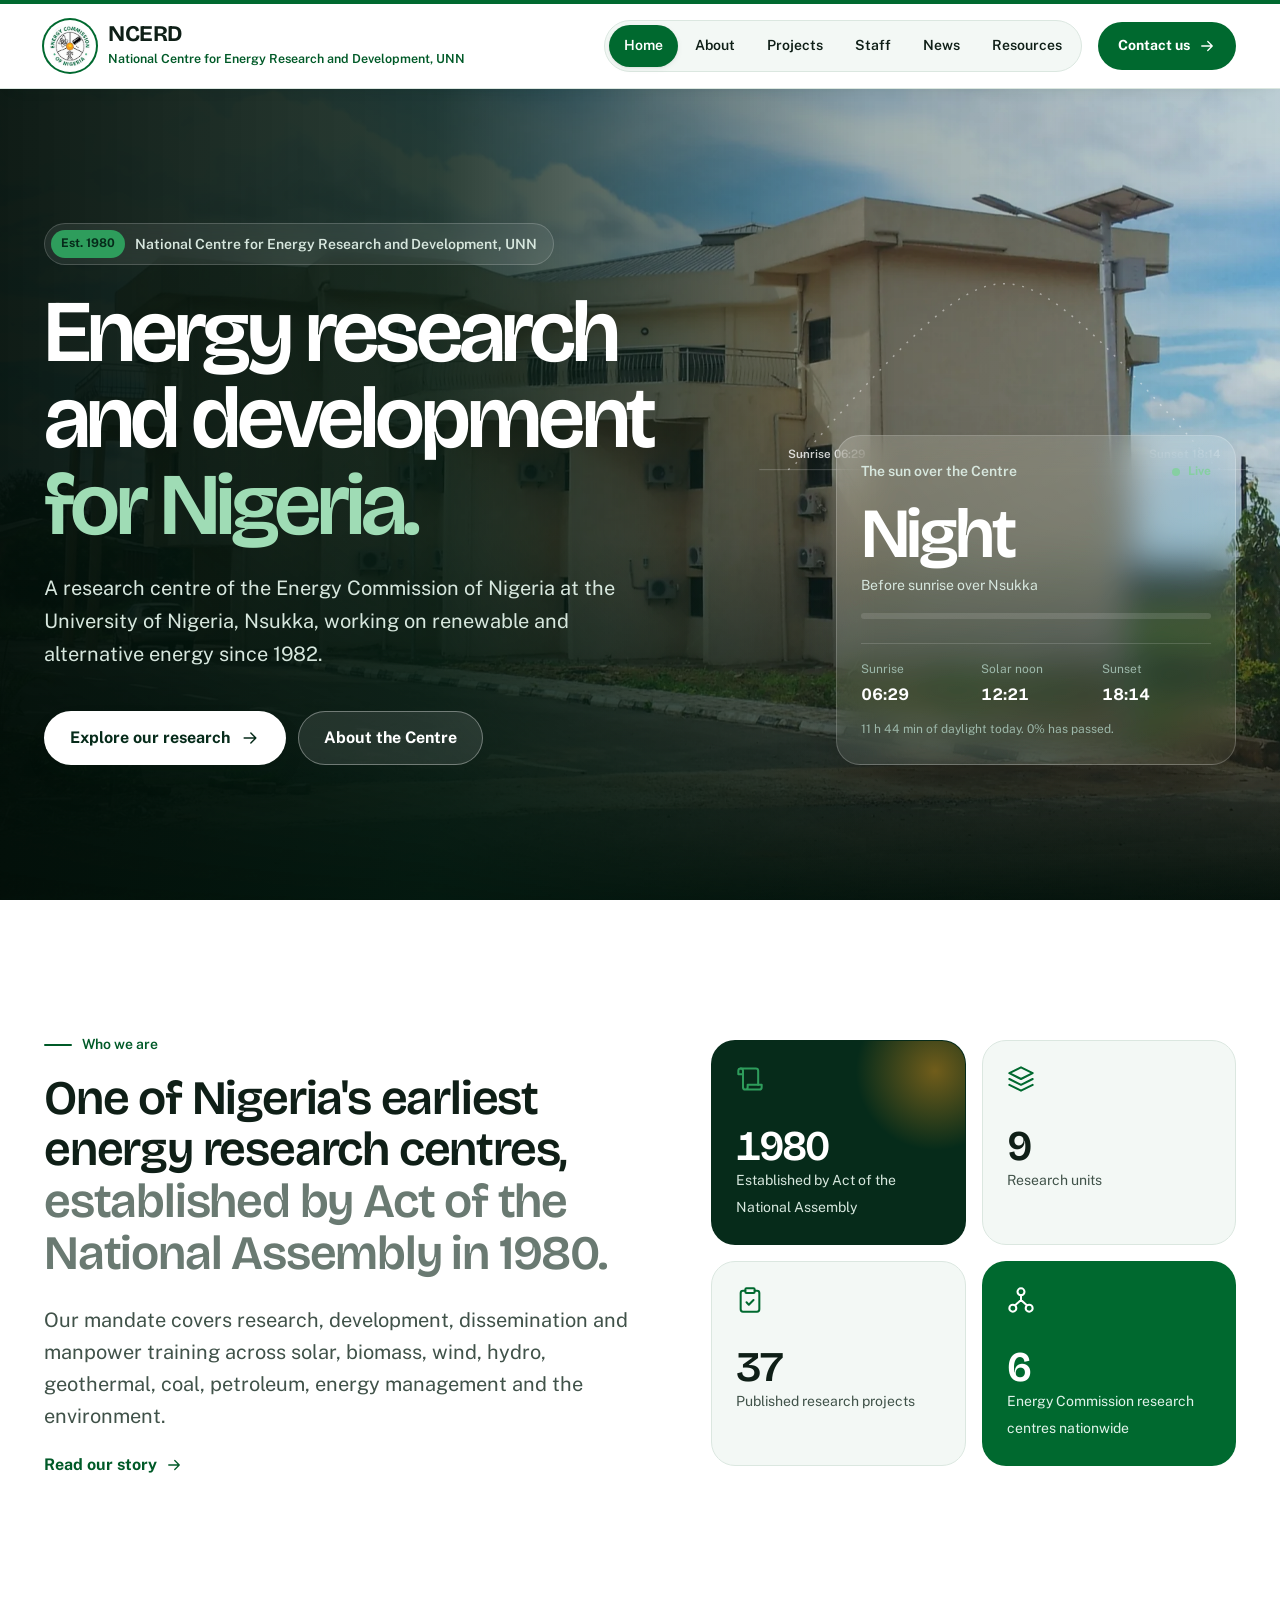
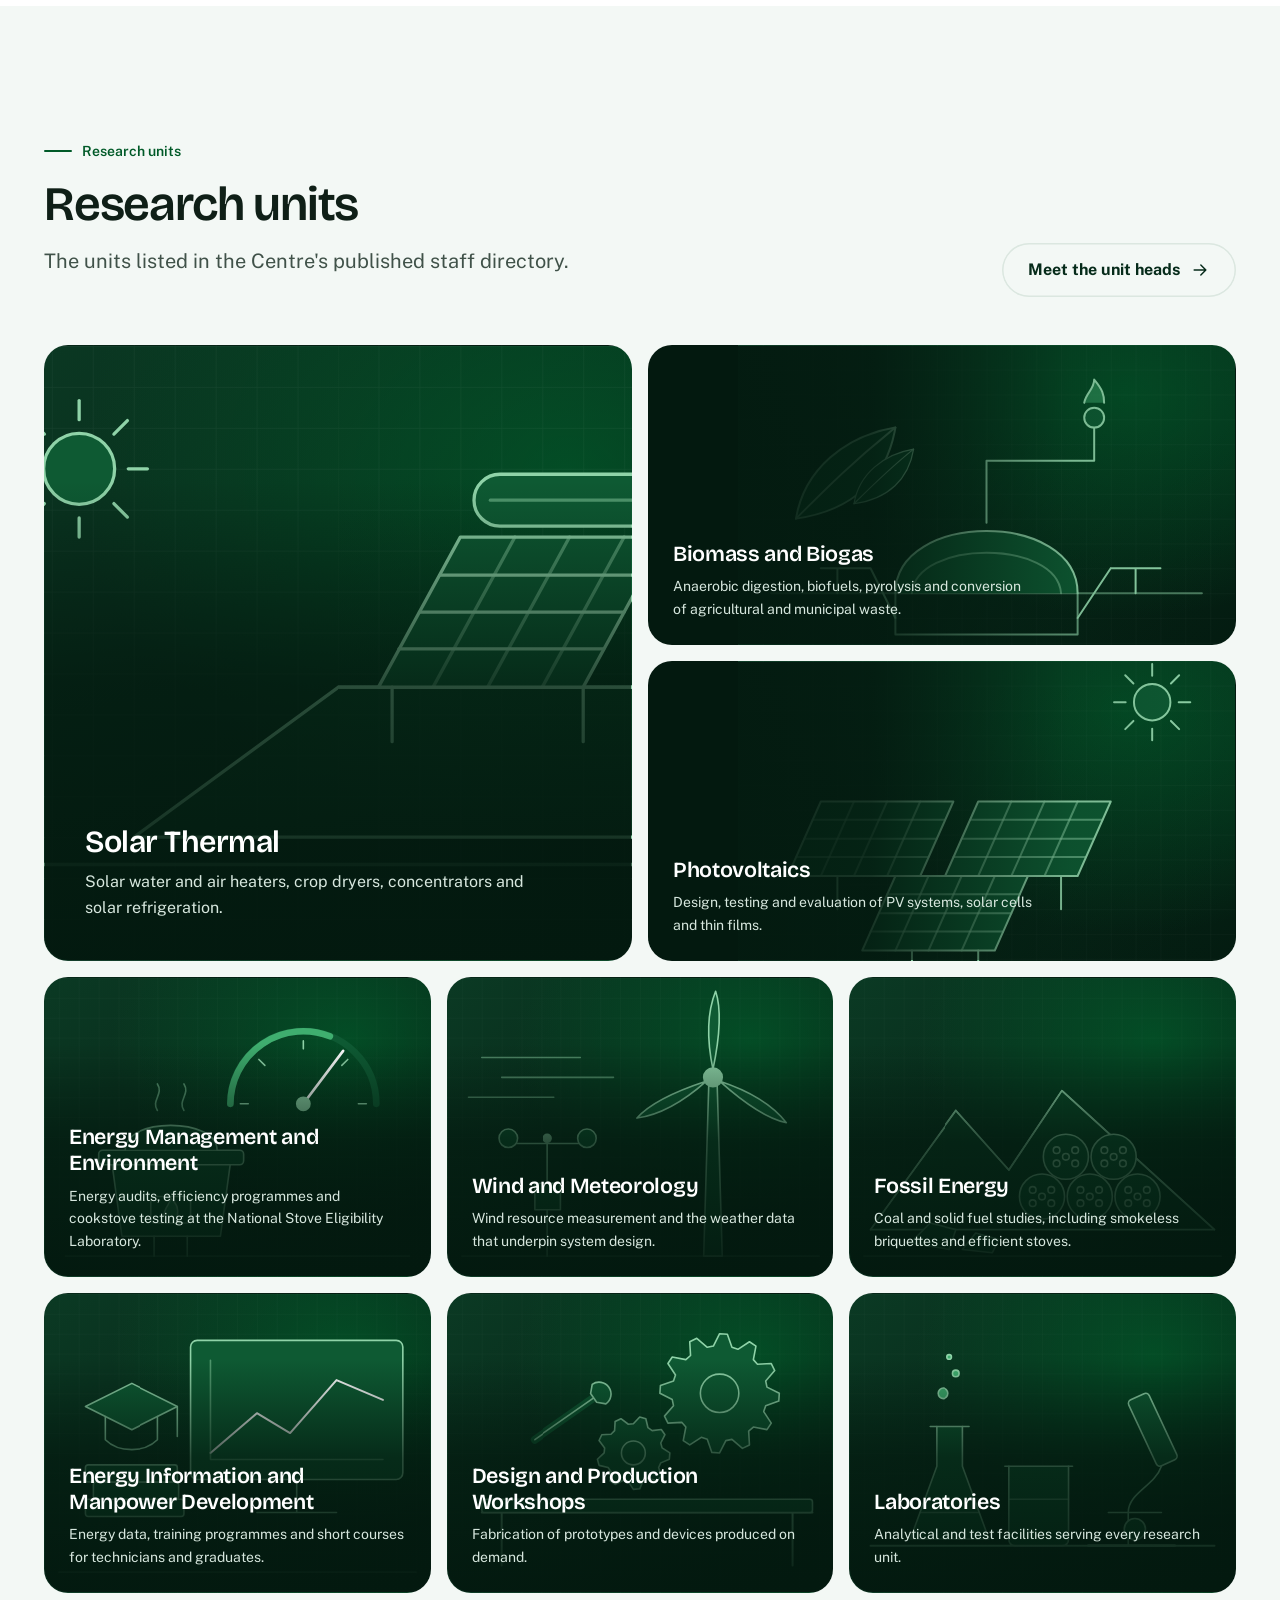
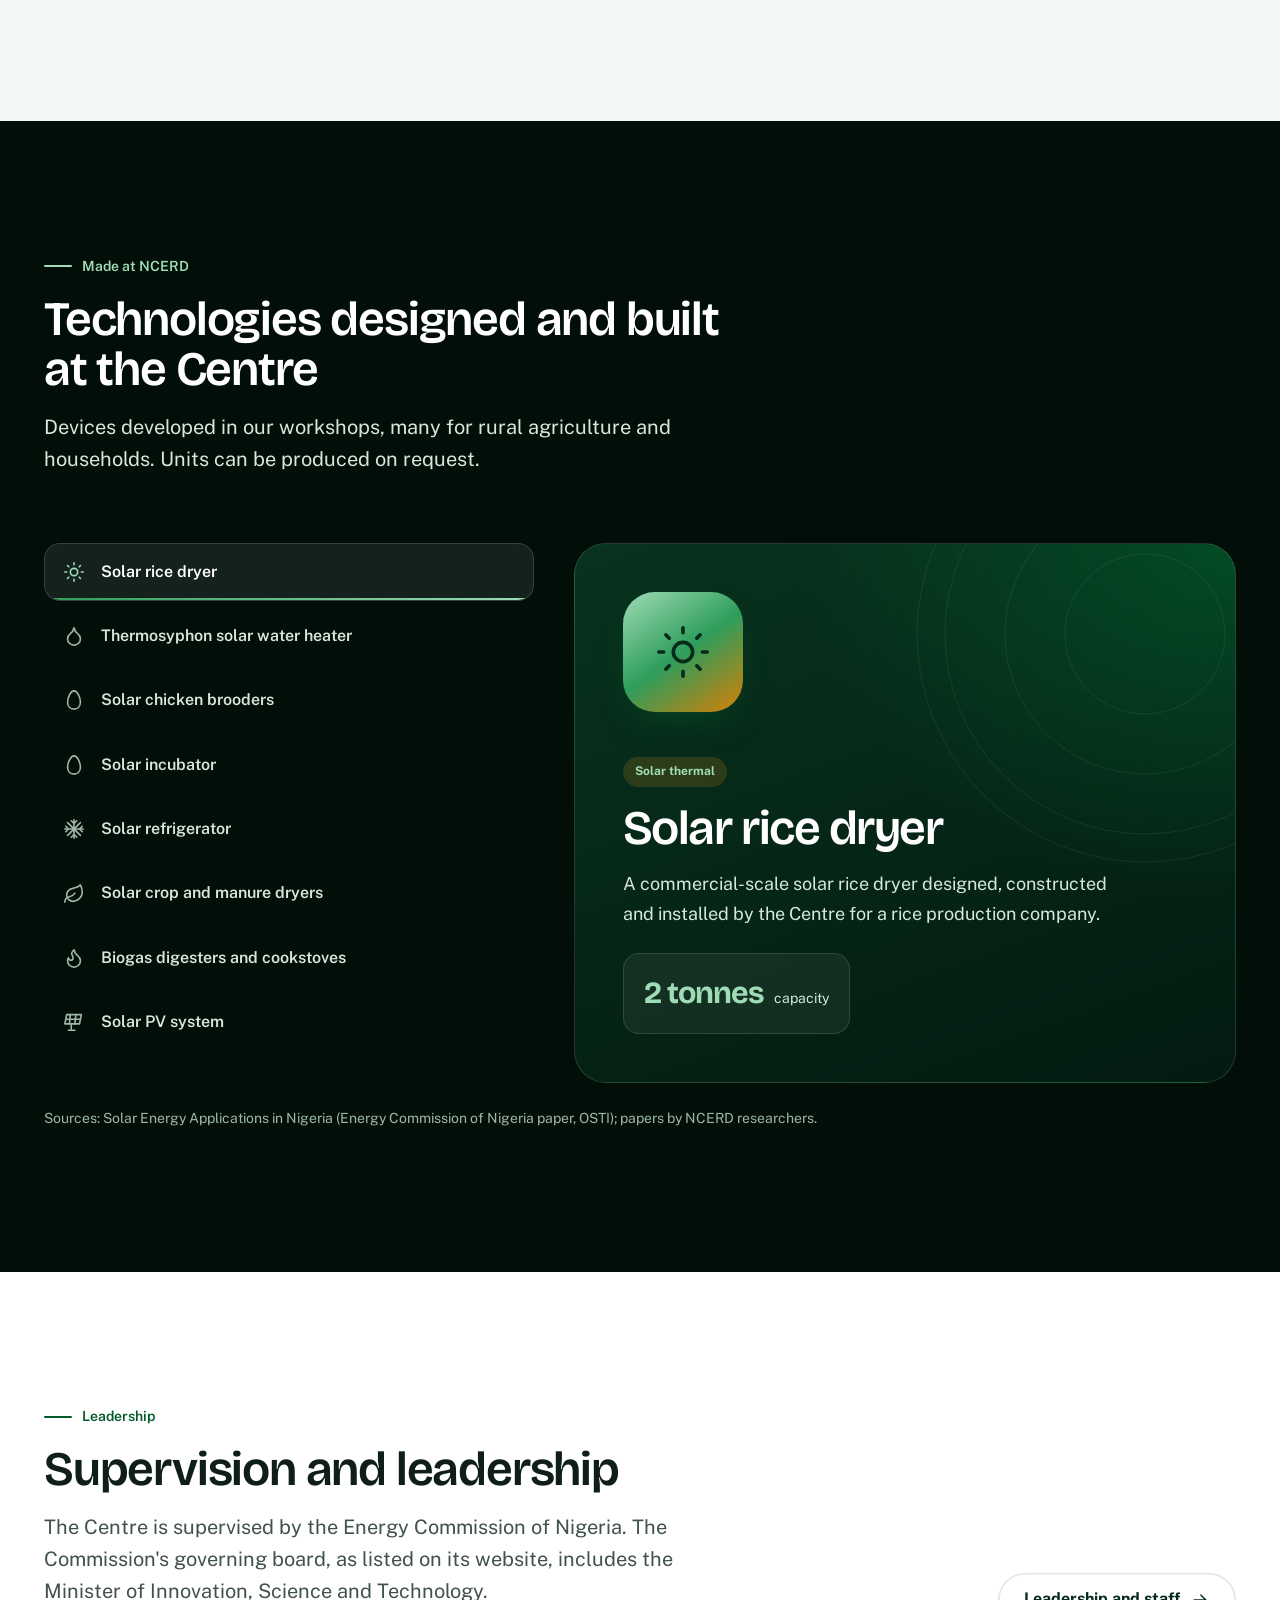
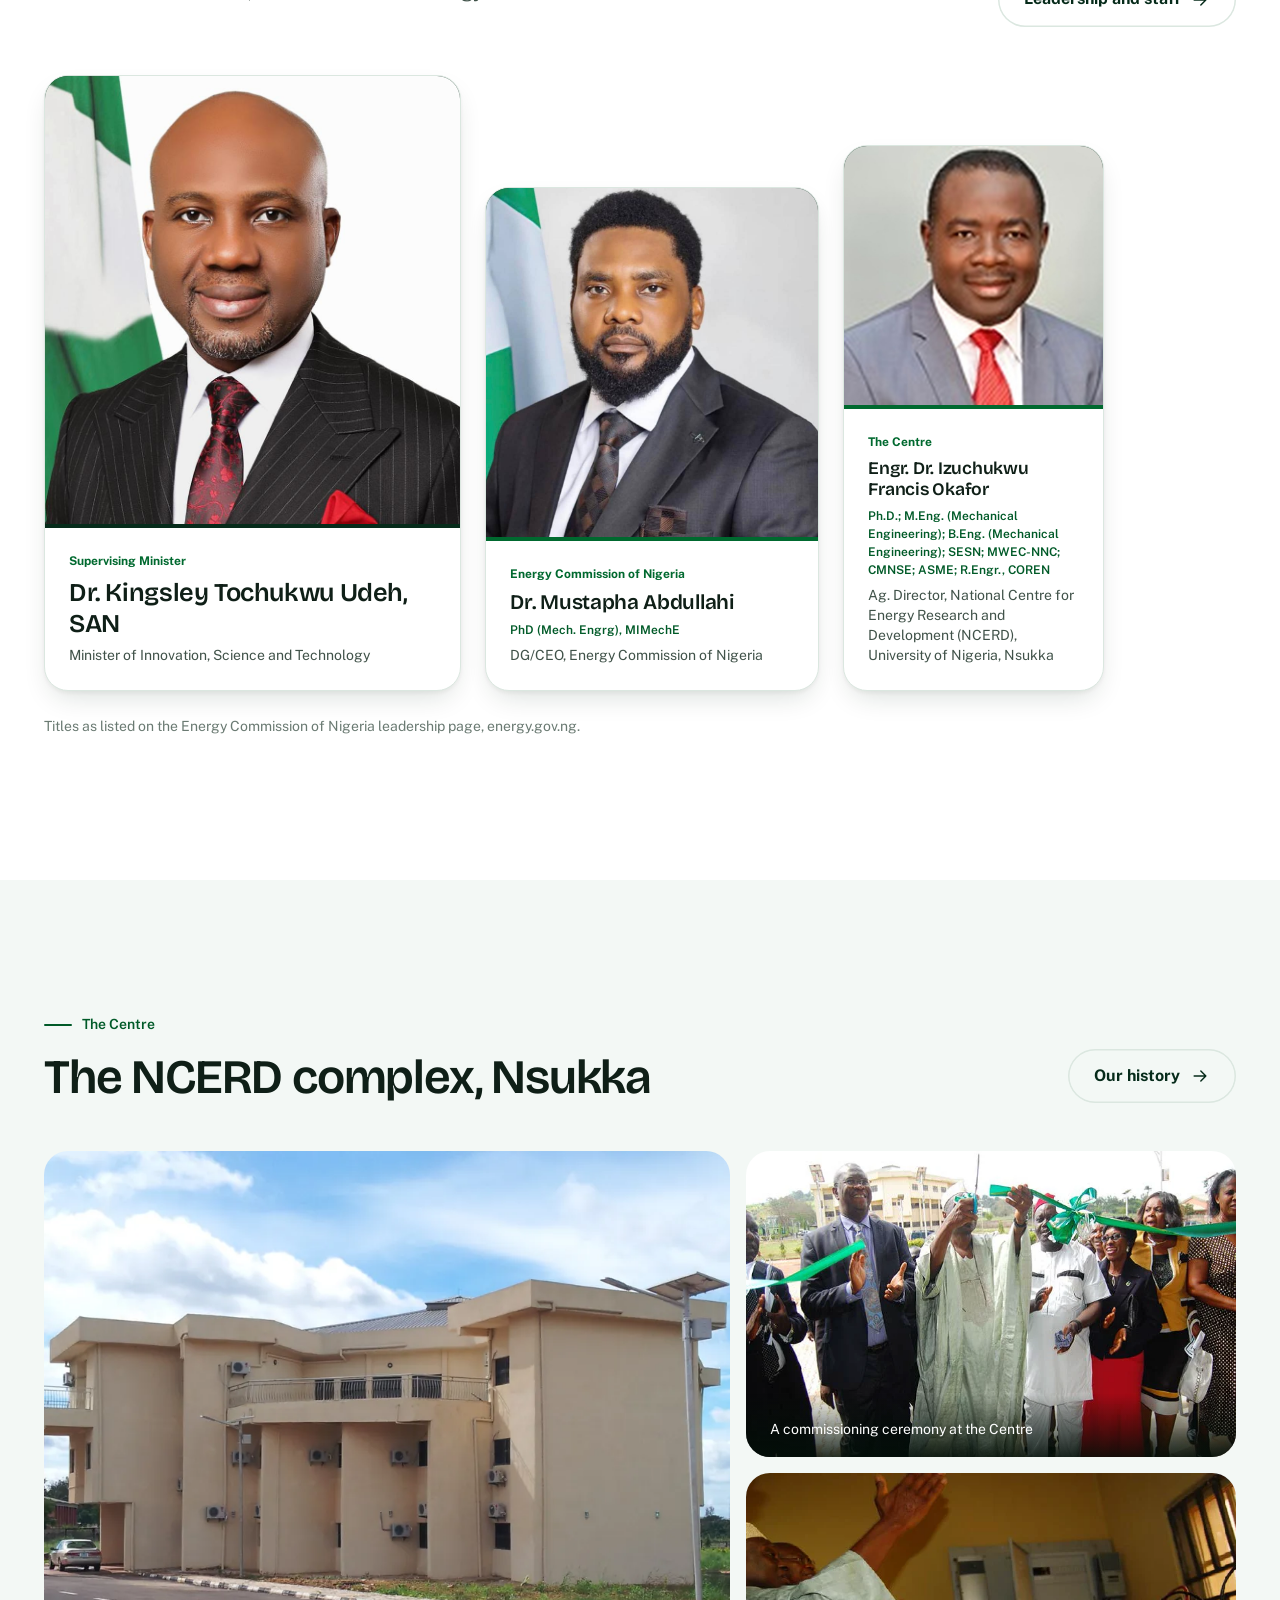
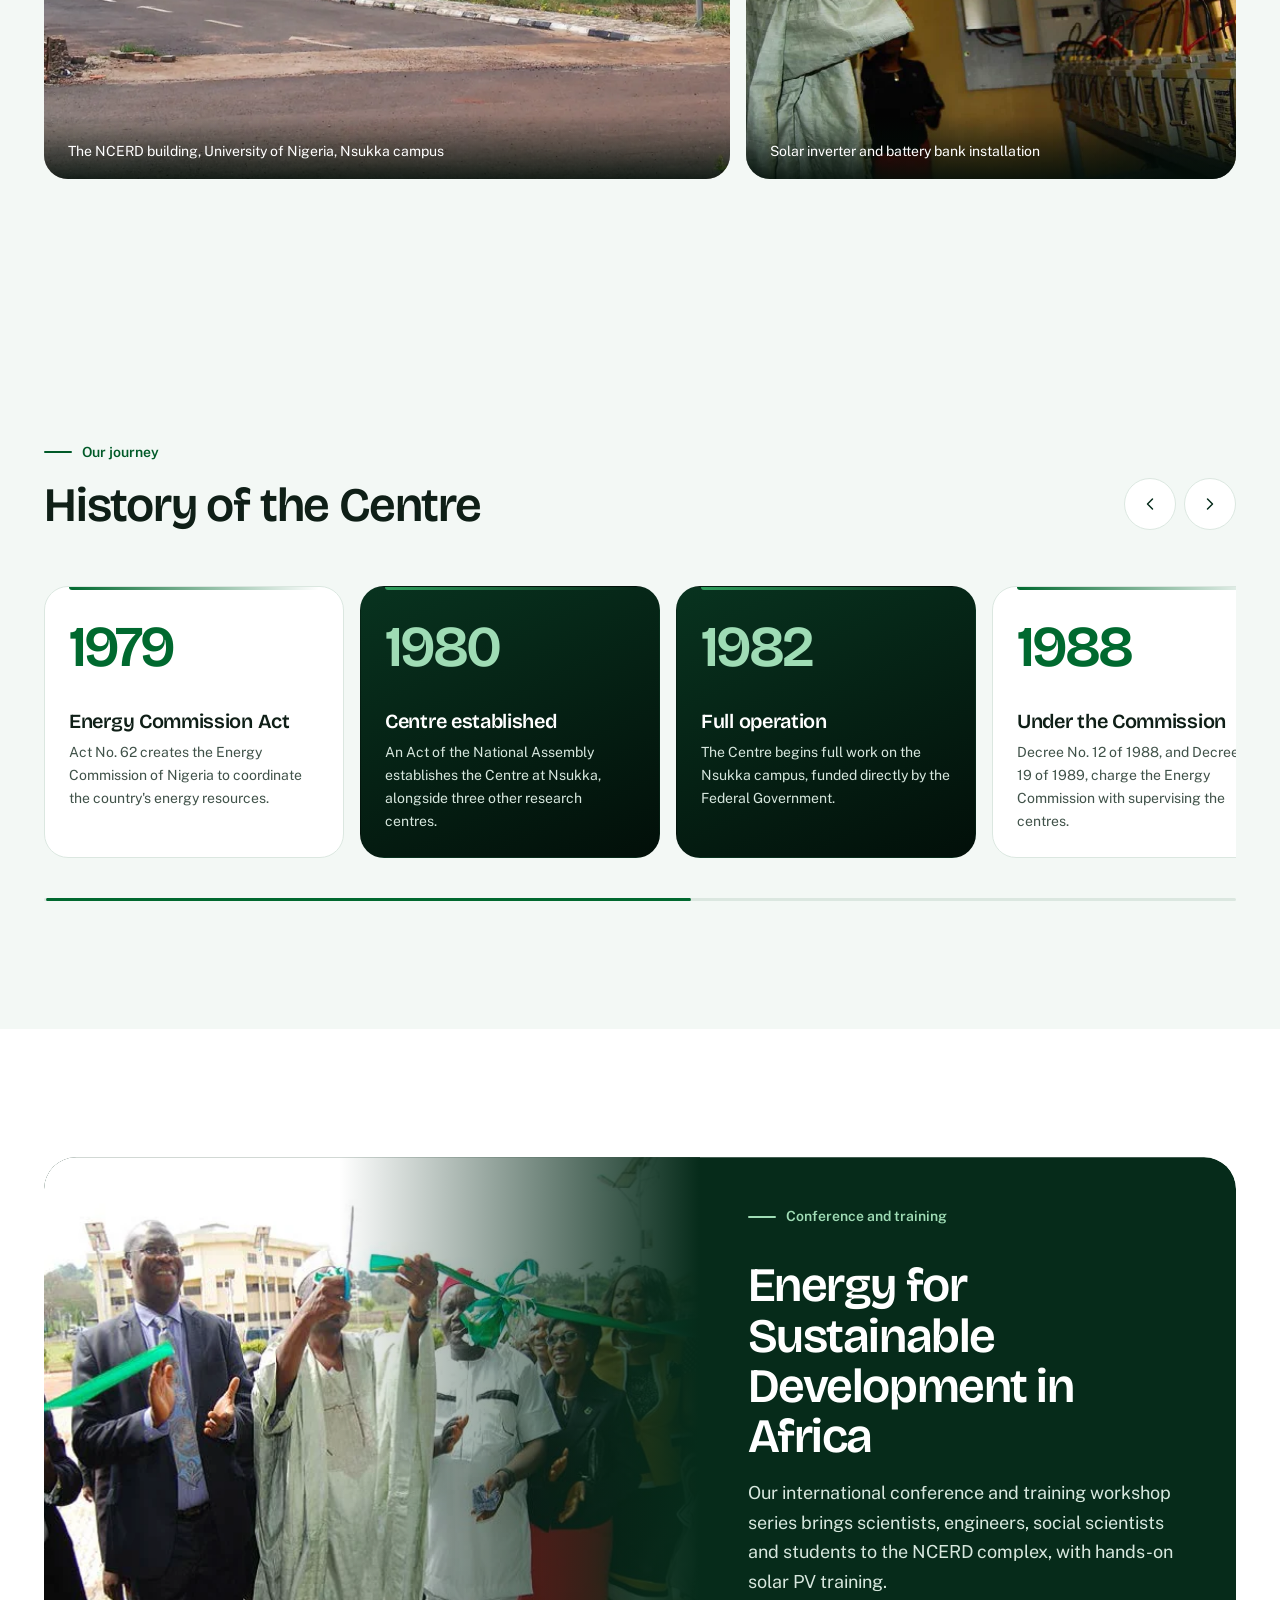
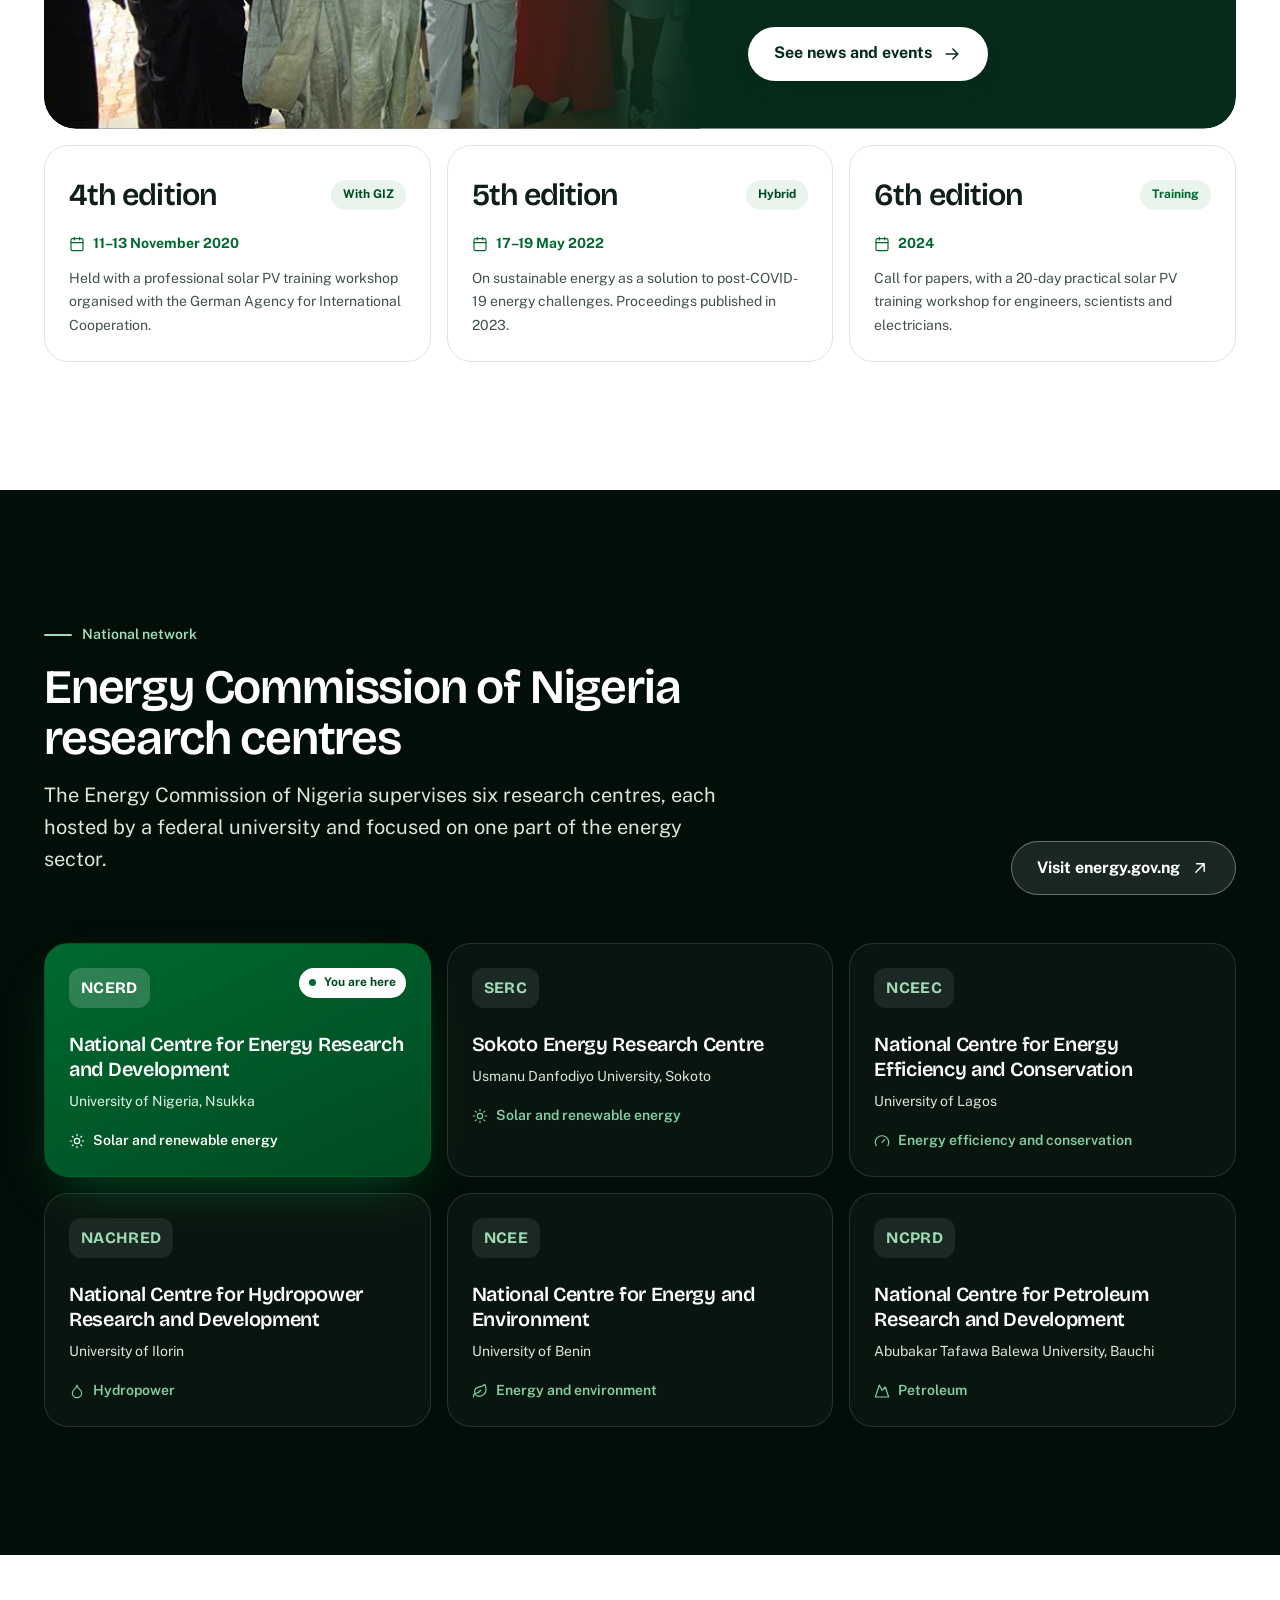
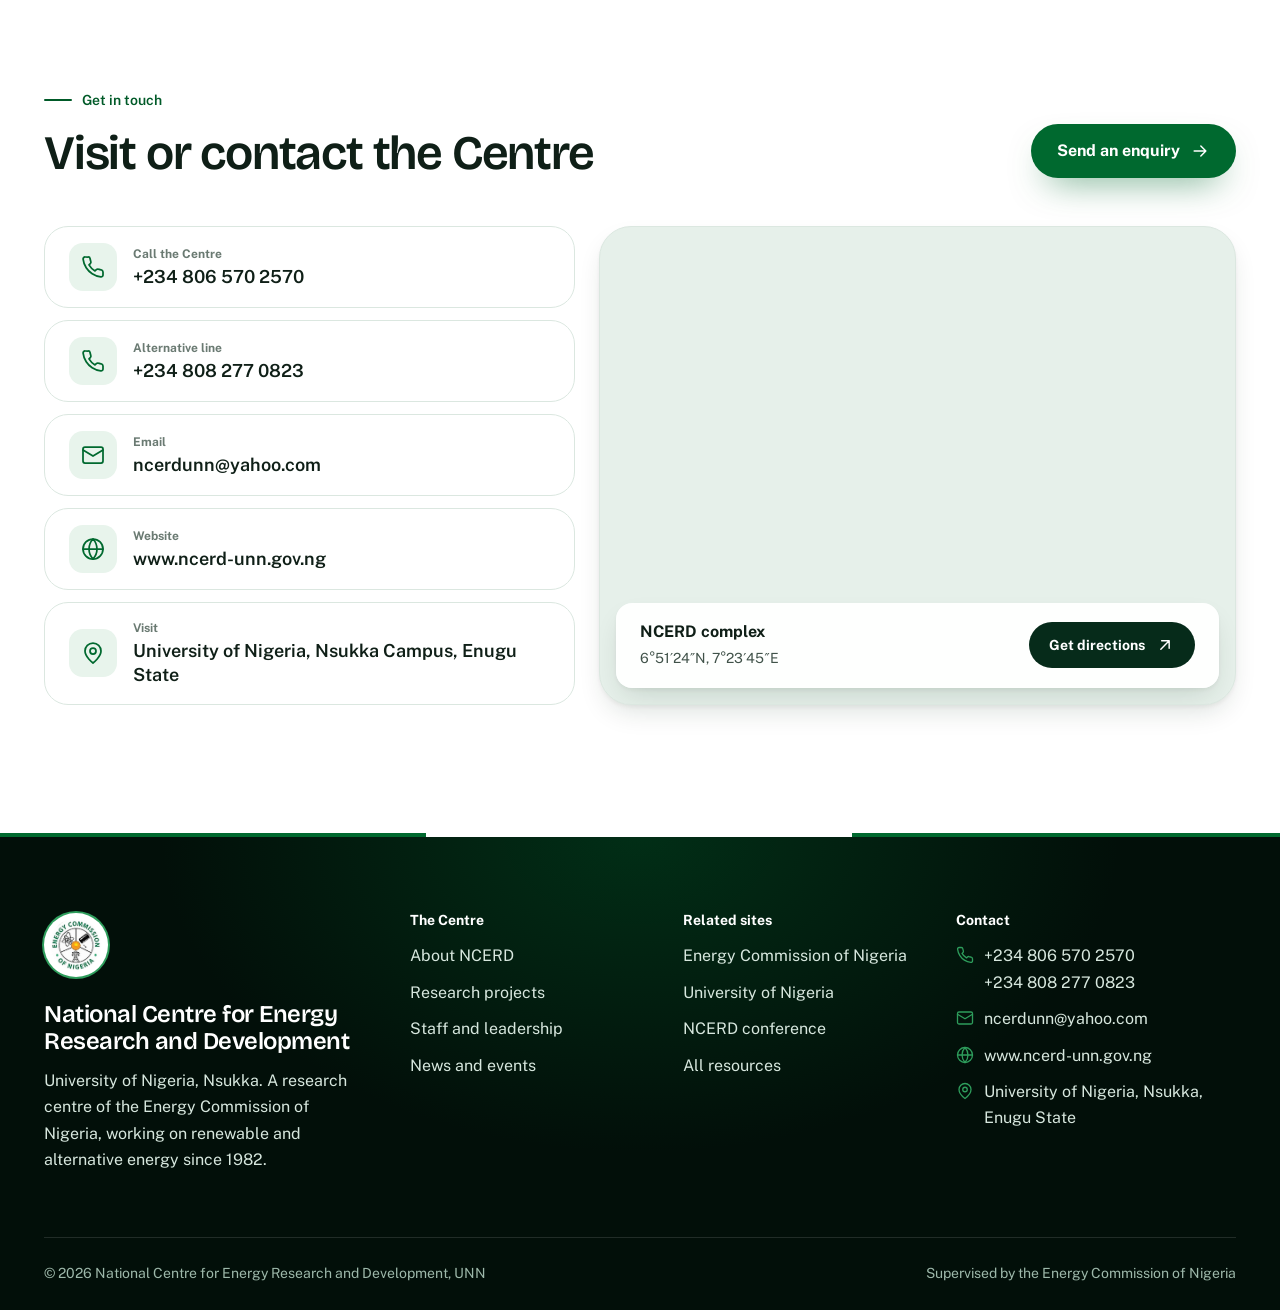
==== index.html @ 30712828 "Add NCERD UNN website Seven-page static site for the National Centre for Energy Research and Develop" ====
<!DOCTYPE html>
<html lang="en-NG">
<head>
<meta charset="UTF-8">
<meta name="viewport" content="width=device-width, initial-scale=1, viewport-fit=cover">
<title>National Centre for Energy Research and Development (NCERD) | University of Nigeria, Nsukka</title>
<meta name="description" content="The National Centre for Energy Research and Development (NCERD), University of Nigeria, Nsukka, is a research centre of the Energy Commission of Nigeria working on renewable and alternative energy since 1982.">
<meta name="theme-color" content="#00692f">
<meta property="og:title" content="National Centre for Energy Research and Development (NCERD) | University of Nigeria, Nsukka">
<meta property="og:description" content="The National Centre for Energy Research and Development (NCERD), University of Nigeria, Nsukka, is a research centre of the Energy Commission of Nigeria working on renewable and alternative energy since 1982.">
<meta property="og:image" content="assets/images/building-1100.webp">
<link rel="icon" href="assets/images/ecn-logo.png">
<link rel="preconnect" href="https://fonts.googleapis.com">
<link rel="preconnect" href="https://fonts.gstatic.com" crossorigin>
<link href="https://fonts.googleapis.com/css2?family=Bricolage+Grotesque:opsz,wght@12..96,500;12..96,600;12..96,700&family=Public+Sans:wght@400;500;600;700&display=swap" rel="stylesheet">
<link rel="stylesheet" href="assets/css/ncerd.css">
<script>document.documentElement.classList.add(matchMedia('(prefers-reduced-motion: reduce)').matches?'rm':'motion')</script>
</head>
<body>
<a class="skip" href="#main">Skip to main content</a>
<div class="progress" aria-hidden="true"></div>
<header class="site-head solid static">
  <div class="wrap">
    <a class="brand" href="index.html" aria-label="NCERD, University of Nigeria, Nsukka: home">
      <img class="seal" src="assets/images/ecn-logo.png" alt="" width="52" height="52">
      <span><b>NCERD</b><small>National Centre for Energy Research and Development, UNN</small></span>
    </a>
    <button class="menu-btn" aria-expanded="false" aria-controls="nav"><span class="bars"><i></i></span><span class="lbl">Menu</span></button>
    <nav class="nav" id="nav" aria-label="Main">
      <ul><li><a href="index.html" aria-current="page">Home</a></li><li><a href="about.html">About</a></li><li><a href="projects.html">Projects</a></li><li><a href="staff-profiles.html">Staff</a></li><li><a href="news-events.html">News</a></li><li><a href="external-resources.html">Resources</a></li></ul>
      <a class="cta" href="contact-us.html">Contact us <svg class="ic" viewBox="0 0 24 24" aria-hidden="true"><path d="M5 12h14M13 6l6 6-6 6"/></svg></a>
    </nav>
  </div>
</header>
<main id="main">
<section class="hero" aria-labelledby="hero-title" style="padding:0">
  <div class="hero-bg"><img src="assets/images/building-2000.webp" srcset="assets/images/building-1100.webp 1100w, assets/images/building-2000.webp 2000w" sizes="100vw" alt="The NCERD building on the Nsukka campus of the University of Nigeria" fetchpriority="high"></div>
  <svg class="sky" id="sky" aria-hidden="true"></svg>
  <div class="hero-main">
    <div class="wrap hero-grid">
      <div>
        <span class="badge"><b>Est. 1980</b>National Centre for Energy Research and Development, UNN</span>
        <h1 id="hero-title"><span class="line"><span>Energy research</span></span><span class="line"><span>and development</span></span><span class="line"><span class="gold">for Nigeria.</span></span></h1>
        <p class="sub">A research centre of the Energy Commission of Nigeria at the University of Nigeria, Nsukka, working on renewable and alternative energy since 1982.</p>
        <div class="btns">
          <a class="btn btn-gold" href="#units">Explore our research <svg class="ic" viewBox="0 0 24 24" aria-hidden="true"><path d="M5 12h14M13 6l6 6-6 6"/></svg></a>
          <a class="btn btn-glass" href="about.html">About the Centre</a>
        </div>
      </div>
      <aside class="sun-card glass" aria-live="polite" aria-label="Live sun position over the Centre">
        <div class="top"><span>The sun over the Centre</span><span class="live">Live</span></div>
        <div class="deg" id="sun-deg">–</div>
        <div class="cap" id="sun-cap">Sun elevation above the Centre</div>
        <div class="meter"><i id="sun-meter"></i></div>
        <dl><div><dt>Sunrise</dt><dd id="sun-rise">–</dd></div><div><dt>Solar noon</dt><dd id="sun-noon">–</dd></div><div><dt>Sunset</dt><dd id="sun-set">–</dd></div></dl>
        <p class="fine" id="sun-day">Calculated for 6°51′N, 7°23′E, West Africa Time.</p>
      </aside>
    </div>
  </div>
</section>

<section aria-labelledby="intro">
  <div class="wrap statement">
    <div class="reveal">
      <span class="eyebrow">Who we are</span>
      <h2 id="intro">One of Nigeria's earliest energy research centres, <span class="soft">established by Act of the National Assembly in 1980.</span></h2>
      <p class="lede" style="margin-top:24px">Our mandate covers research, development, dissemination and manpower training across solar, biomass, wind, hydro, geothermal, coal, petroleum, energy management and the environment.</p>
      <a class="link-arrow" href="about.html">Read our story <svg class="ic" viewBox="0 0 24 24" aria-hidden="true"><path d="M5 12h14M13 6l6 6-6 6"/></svg></a>
    </div>
    <div class="stat-grid" data-stagger>
      <div class="stat hl"><svg class="ic" viewBox="0 0 24 24" aria-hidden="true"><path d="M8 21h12a2 2 0 0 0 2-2v-2H10v2a2 2 0 1 1-4 0V5a2 2 0 1 0-4 0v3h4"/><path d="M19 17V5a2 2 0 0 0-2-2H4"/></svg><b data-count="1980">1980</b><span>Established by Act of the National Assembly</span></div>
      <div class="stat"><svg class="ic" viewBox="0 0 24 24" aria-hidden="true"><path d="m12 2 10 5-10 5L2 7z"/><path d="m2 17 10 5 10-5M2 12l10 5 10-5"/></svg><b data-count="9">9</b><span>Research units</span></div>
      <div class="stat"><svg class="ic" viewBox="0 0 24 24" aria-hidden="true"><rect x="8" y="2" width="8" height="4" rx="1"/><path d="M16 4h2a2 2 0 0 1 2 2v14a2 2 0 0 1-2 2H6a2 2 0 0 1-2-2V6a2 2 0 0 1 2-2h2"/><path d="m9 14 2 2 4-4"/></svg><b data-count="37">37</b><span>Published research projects</span></div>
      <div class="stat green"><svg class="ic" viewBox="0 0 24 24" aria-hidden="true"><circle cx="12" cy="5" r="3"/><circle cx="5" cy="19" r="3"/><circle cx="19" cy="19" r="3"/><path d="M12 8v4M12 12l-5 4.5M12 12l5 4.5"/></svg><b data-count="6">6</b><span>Energy Commission research centres nationwide</span></div>
    </div>
  </div>
</section>

<section class="mist" id="units" aria-labelledby="units-title">
  <div class="wrap">
    <div class="head-row">
      <div class="reveal"><span class="eyebrow">Research units</span><h2 id="units-title">Research units</h2><p class="lede">The units listed in the Centre's published staff directory.</p></div>
      <a class="btn btn-ghost reveal" href="staff-profiles.html">Meet the unit heads <svg class="ic" viewBox="0 0 24 24" aria-hidden="true"><path d="M5 12h14M13 6l6 6-6 6"/></svg></a>
    </div>
    <div class="bento" data-stagger><article class="tile big art" style="background-image:url(assets/images/units/solar-thermal.svg)"><h3>Solar Thermal</h3><p>Solar water and air heaters, crop dryers, concentrators and solar refrigeration.</p></article><article class="tile green art" style="background-image:url(assets/images/units/biomass.svg)"><h3>Biomass and Biogas</h3><p>Anaerobic digestion, biofuels, pyrolysis and conversion of agricultural and municipal waste.</p></article><article class="tile wide art" style="background-image:url(assets/images/units/pv.svg)"><h3>Photovoltaics</h3><p>Design, testing and evaluation of PV systems, solar cells and thin films.</p></article><article class="tile art" style="background-image:url(assets/images/units/energy-mgmt.svg)"><h3>Energy Management and Environment</h3><p>Energy audits, efficiency programmes and cookstove testing at the National Stove Eligibility Laboratory.</p></article><article class="tile art" style="background-image:url(assets/images/units/wind.svg)"><h3>Wind and Meteorology</h3><p>Wind resource measurement and the weather data that underpin system design.</p></article><article class="tile art" style="background-image:url(assets/images/units/fossil.svg)"><h3>Fossil Energy</h3><p>Coal and solid fuel studies, including smokeless briquettes and efficient stoves.</p></article><article class="tile art" style="background-image:url(assets/images/units/information.svg)"><h3>Energy Information and Manpower Development</h3><p>Energy data, training programmes and short courses for technicians and graduates.</p></article><article class="tile art" style="background-image:url(assets/images/units/workshop.svg)"><h3>Design and Production Workshops</h3><p>Fabrication of prototypes and devices produced on demand.</p></article><article class="tile art" style="background-image:url(assets/images/units/labs.svg)"><h3>Laboratories</h3><p>Analytical and test facilities serving every research unit.</p></article></div>
  </div>
</section>

<section class="dark" aria-labelledby="tech-title">
  <div class="wrap">
    <div class="head-row">
      <div class="reveal"><span class="eyebrow">Made at NCERD</span><h2 id="tech-title">Technologies designed and built at the Centre</h2><p class="lede">Devices developed in our workshops, many for rural agriculture and households. Units can be produced on request.</p></div>
    </div>
    <div class="showcase reveal">
      <div class="tabs" role="tablist" aria-label="Technologies"><button class="tab" role="tab" id="t0" aria-controls="p0" aria-selected="true"><svg class="ic" viewBox="0 0 24 24" aria-hidden="true"><circle cx="12" cy="12" r="4"/><path d="M12 2v2M12 20v2M4.9 4.9l1.4 1.4M17.7 17.7l1.4 1.4M2 12h2M20 12h2M4.9 19.1l1.4-1.4M17.7 6.3l1.4-1.4"/></svg><b>Solar rice dryer</b><span class="bar"></span></button><button class="tab" role="tab" id="t1" aria-controls="p1" aria-selected="false"><svg class="ic" viewBox="0 0 24 24" aria-hidden="true"><path d="M12 22a7 7 0 0 0 7-7c0-2-1-3.9-3-5.5S12.5 5.5 12 3c-.5 2.5-2 4.9-4 6.5S5 13 5 15a7 7 0 0 0 7 7z"/></svg><b>Thermosyphon solar water heater</b><span class="bar"></span></button><button class="tab" role="tab" id="t2" aria-controls="p2" aria-selected="false"><svg class="ic" viewBox="0 0 24 24" aria-hidden="true"><path d="M12 22c4 0 7-3 7-7.5C19 9 15.5 2 12 2S5 9 5 14.5C5 19 8 22 12 22z"/></svg><b>Solar chicken brooders</b><span class="bar"></span></button><button class="tab" role="tab" id="t3" aria-controls="p3" aria-selected="false"><svg class="ic" viewBox="0 0 24 24" aria-hidden="true"><path d="M12 22c4 0 7-3 7-7.5C19 9 15.5 2 12 2S5 9 5 14.5C5 19 8 22 12 22z"/></svg><b>Solar incubator</b><span class="bar"></span></button><button class="tab" role="tab" id="t4" aria-controls="p4" aria-selected="false"><svg class="ic" viewBox="0 0 24 24" aria-hidden="true"><path d="M12 2v20M2 12h20M5 5l14 14M19 5 5 19"/><path d="m9 3 3 3 3-3M9 21l3-3 3 3M3 9l3 3-3 3M21 9l-3 3 3 3"/></svg><b>Solar refrigerator</b><span class="bar"></span></button><button class="tab" role="tab" id="t5" aria-controls="p5" aria-selected="false"><svg class="ic" viewBox="0 0 24 24" aria-hidden="true"><path d="M11 20A7 7 0 0 1 9.8 6.1C15.5 5 17 4.5 19 2c1 2 2 4.2 2 8 0 5.5-4.8 10-10 10z"/><path d="M2 21c0-3 1.9-5.4 5-6 2.5-.5 4.6-1.9 6-4"/></svg><b>Solar crop and manure dryers</b><span class="bar"></span></button><button class="tab" role="tab" id="t6" aria-controls="p6" aria-selected="false"><svg class="ic" viewBox="0 0 24 24" aria-hidden="true"><path d="M8.5 14.5A2.5 2.5 0 0 0 11 12c0-1.4-.5-2-1-3-1.1-2.1-.2-4 2-6 .5 2.5 2 4.9 4 6.5 2 1.6 3 3.5 3 5.5a7 7 0 1 1-14 0c0-1.2.4-2.3 1-3.2.3 1.5 1.4 2.7 2.5 2.7z"/></svg><b>Biogas digesters and cookstoves</b><span class="bar"></span></button><button class="tab" role="tab" id="t7" aria-controls="p7" aria-selected="false"><svg class="ic" viewBox="0 0 24 24" aria-hidden="true"><path d="M4 4h16l-2 10H2z"/><path d="M3 9h16M8 4 7 14M14 4l-1 10"/><path d="M9 14v4M6 21h7M9 18v3"/></svg><b>Solar PV system</b><span class="bar"></span></button></div>
      <div class="panels"><div class="panel" role="tabpanel" id="p0" aria-labelledby="t0">
  <svg class="rings" viewBox="0 0 460 460" aria-hidden="true"><circle cx="230" cy="230" r="80"/><circle cx="230" cy="230" r="140"/><circle cx="230" cy="230" r="200"/><circle cx="230" cy="230" r="228"/></svg>
  <div class="art"><svg class="ic" viewBox="0 0 24 24" aria-hidden="true"><circle cx="12" cy="12" r="4"/><path d="M12 2v2M12 20v2M4.9 4.9l1.4 1.4M17.7 17.7l1.4 1.4M2 12h2M20 12h2M4.9 19.1l1.4-1.4M17.7 6.3l1.4-1.4"/></svg></div>
  <span class="tag">Solar thermal</span>
  <h3>Solar rice dryer</h3>
  <p>A commercial-scale solar rice dryer designed, constructed and installed by the Centre for a rice production company.</p>
  <div class="spec"><b>2 tonnes</b><span>capacity</span></div>
</div><div class="panel" role="tabpanel" id="p1" aria-labelledby="t1" hidden>
  <svg class="rings" viewBox="0 0 460 460" aria-hidden="true"><circle cx="230" cy="230" r="80"/><circle cx="230" cy="230" r="140"/><circle cx="230" cy="230" r="200"/><circle cx="230" cy="230" r="228"/></svg>
  <div class="art"><svg class="ic" viewBox="0 0 24 24" aria-hidden="true"><path d="M12 22a7 7 0 0 0 7-7c0-2-1-3.9-3-5.5S12.5 5.5 12 3c-.5 2.5-2 4.9-4 6.5S5 13 5 15a7 7 0 0 0 7 7z"/></svg></div>
  <span class="tag">Solar thermal</span>
  <h3>Thermosyphon solar water heater</h3>
  <p>A solar water heater that circulates water naturally, without a pump.</p>
  <div class="spec"><b>70–80 °C</b><span>hot water supply</span></div>
</div><div class="panel" role="tabpanel" id="p2" aria-labelledby="t2" hidden>
  <svg class="rings" viewBox="0 0 460 460" aria-hidden="true"><circle cx="230" cy="230" r="80"/><circle cx="230" cy="230" r="140"/><circle cx="230" cy="230" r="200"/><circle cx="230" cy="230" r="228"/></svg>
  <div class="art"><svg class="ic" viewBox="0 0 24 24" aria-hidden="true"><path d="M12 22c4 0 7-3 7-7.5C19 9 15.5 2 12 2S5 9 5 14.5C5 19 8 22 12 22z"/></svg></div>
  <span class="tag">Solar thermal</span>
  <h3>Solar chicken brooders</h3>
  <p>Brooders of various sizes that use solar heat in place of electric bulbs for raising chicks.</p>
  
</div><div class="panel" role="tabpanel" id="p3" aria-labelledby="t3" hidden>
  <svg class="rings" viewBox="0 0 460 460" aria-hidden="true"><circle cx="230" cy="230" r="80"/><circle cx="230" cy="230" r="140"/><circle cx="230" cy="230" r="200"/><circle cx="230" cy="230" r="228"/></svg>
  <div class="art"><svg class="ic" viewBox="0 0 24 24" aria-hidden="true"><path d="M12 22c4 0 7-3 7-7.5C19 9 15.5 2 12 2S5 9 5 14.5C5 19 8 22 12 22z"/></svg></div>
  <span class="tag">Solar thermal</span>
  <h3>Solar incubator</h3>
  <p>A solar thermal incubator developed at the Centre for hatching eggs in poultry production.</p>
  
</div><div class="panel" role="tabpanel" id="p4" aria-labelledby="t4" hidden>
  <svg class="rings" viewBox="0 0 460 460" aria-hidden="true"><circle cx="230" cy="230" r="80"/><circle cx="230" cy="230" r="140"/><circle cx="230" cy="230" r="200"/><circle cx="230" cy="230" r="228"/></svg>
  <div class="art"><svg class="ic" viewBox="0 0 24 24" aria-hidden="true"><path d="M12 2v20M2 12h20M5 5l14 14M19 5 5 19"/><path d="m9 3 3 3 3-3M9 21l3-3 3 3M3 9l3 3-3 3M21 9l-3 3 3 3"/></svg></div>
  <span class="tag">Solar thermal</span>
  <h3>Solar refrigerator</h3>
  <p>An absorption refrigerator that collects solar heat during the day and converts it to cooling in the evening and night.</p>
  
</div><div class="panel" role="tabpanel" id="p5" aria-labelledby="t5" hidden>
  <svg class="rings" viewBox="0 0 460 460" aria-hidden="true"><circle cx="230" cy="230" r="80"/><circle cx="230" cy="230" r="140"/><circle cx="230" cy="230" r="200"/><circle cx="230" cy="230" r="228"/></svg>
  <div class="art"><svg class="ic" viewBox="0 0 24 24" aria-hidden="true"><path d="M11 20A7 7 0 0 1 9.8 6.1C15.5 5 17 4.5 19 2c1 2 2 4.2 2 8 0 5.5-4.8 10-10 10z"/><path d="M2 21c0-3 1.9-5.4 5-6 2.5-.5 4.6-1.9 6-4"/></svg></div>
  <span class="tag">Solar thermal</span>
  <h3>Solar crop and manure dryers</h3>
  <p>Solar dryers for crops, and for poultry waste, cow dung and pig droppings.</p>
  
</div><div class="panel" role="tabpanel" id="p6" aria-labelledby="t6" hidden>
  <svg class="rings" viewBox="0 0 460 460" aria-hidden="true"><circle cx="230" cy="230" r="80"/><circle cx="230" cy="230" r="140"/><circle cx="230" cy="230" r="200"/><circle cx="230" cy="230" r="228"/></svg>
  <div class="art"><svg class="ic" viewBox="0 0 24 24" aria-hidden="true"><path d="M8.5 14.5A2.5 2.5 0 0 0 11 12c0-1.4-.5-2-1-3-1.1-2.1-.2-4 2-6 .5 2.5 2 4.9 4 6.5 2 1.6 3 3.5 3 5.5a7 7 0 1 1-14 0c0-1.2.4-2.3 1-3.2.3 1.5 1.4 2.7 2.5 2.7z"/></svg></div>
  <span class="tag">Biomass</span>
  <h3>Biogas digesters and cookstoves</h3>
  <p>Biogas digester applications and cookstoves for domestic use, with stove performance tested at the National Stove Eligibility Laboratory.</p>
  
</div><div class="panel" role="tabpanel" id="p7" aria-labelledby="t7" hidden>
  <svg class="rings" viewBox="0 0 460 460" aria-hidden="true"><circle cx="230" cy="230" r="80"/><circle cx="230" cy="230" r="140"/><circle cx="230" cy="230" r="200"/><circle cx="230" cy="230" r="228"/></svg>
  <div class="art"><svg class="ic" viewBox="0 0 24 24" aria-hidden="true"><path d="M4 4h16l-2 10H2z"/><path d="M3 9h16M8 4 7 14M14 4l-1 10"/><path d="M9 14v4M6 21h7M9 18v3"/></svg></div>
  <span class="tag">Photovoltaics</span>
  <h3>Solar PV system</h3>
  <p>A photovoltaic installation at the Centre used for demonstration and research.</p>
  <div class="spec"><b>1.5 kWp</b><span>capacity</span></div>
</div></div>
    </div>
    <p class="source">Sources: Solar Energy Applications in Nigeria (Energy Commission of Nigeria paper, OSTI); papers by NCERD researchers.</p>
  </div>
</section>

<section aria-labelledby="lead-title">
  <div class="wrap">
    <div class="head-row"><div class="reveal"><span class="eyebrow">Leadership</span><h2 id="lead-title">Supervision and leadership</h2><p class="lede">The Centre is supervised by the Energy Commission of Nigeria. The Commission's governing board, as listed on its website, includes the Minister of Innovation, Science and Technology.</p></div><a class="btn btn-ghost reveal" href="staff-profiles.html">Leadership and staff <svg class="ic" viewBox="0 0 24 24" aria-hidden="true"><path d="M5 12h14M13 6l6 6-6 6"/></svg></a></div>
    <div class="leaders" data-stagger><article class="leader l1"><div class="ph"><img src="assets/images/leadership/minister.jpg" alt="Dr. Kingsley Tochukwu Udeh, SAN" loading="lazy"><div class="mono" aria-hidden="true">KU</div></div><div class="tx"><span class="rank">Supervising Minister</span><b>Dr. Kingsley Tochukwu Udeh, SAN</b><span class="role">Minister of Innovation, Science and Technology</span></div></article><article class="leader l2"><div class="ph"><img src="assets/images/leadership/dg-ecn.jpg" alt="Dr. Mustapha Abdullahi" loading="lazy"><div class="mono" aria-hidden="true">MA</div></div><div class="tx"><span class="rank">Energy Commission of Nigeria</span><b>Dr. Mustapha Abdullahi</b><span class="cred">PhD (Mech. Engrg), MIMechE</span><span class="role">DG/CEO, Energy Commission of Nigeria</span></div></article><article class="leader l3"><div class="ph"><img src="assets/images/leadership/director-ncerd.jpg" alt="Engr. Dr. Izuchukwu Francis Okafor" loading="lazy"><div class="mono" aria-hidden="true">IO</div></div><div class="tx"><span class="rank">The Centre</span><b>Engr. Dr. Izuchukwu Francis Okafor</b><span class="cred">Ph.D.; M.Eng. (Mechanical Engineering); B.Eng. (Mechanical Engineering); SESN; MWEC-NNC; CMNSE; ASME; R.Engr., COREN</span><span class="role">Ag. Director, National Centre for Energy Research and Development (NCERD), University of Nigeria, Nsukka</span></div></article></div><p class="source" style="color:var(--ink-3)">Titles as listed on the Energy Commission of Nigeria leadership page, energy.gov.ng.</p>
  </div>
</section>

<section class="mist" aria-labelledby="pics-title">
  <div class="wrap">
    <div class="head-row"><div class="reveal"><span class="eyebrow">The Centre</span><h2 id="pics-title">The NCERD complex, Nsukka</h2></div><a class="btn btn-ghost reveal" href="about.html#history">Our history <svg class="ic" viewBox="0 0 24 24" aria-hidden="true"><path d="M5 12h14M13 6l6 6-6 6"/></svg></a></div>
    <div class="gallery" data-stagger>
      <figure><img src="assets/images/building-1100.webp" alt="The NCERD building on the Nsukka campus, with a solar street light in front" loading="lazy"><figcaption>The NCERD building, University of Nigeria, Nsukka campus</figcaption></figure>
      <figure><img src="assets/images/commissioning.webp" alt="Officials and staff at a ribbon-cutting ceremony at the Centre" loading="lazy"><figcaption>A commissioning ceremony at the Centre</figcaption></figure>
      <figure><img src="assets/images/inverter-room.webp" alt="Officials inspecting a solar inverter and battery bank installation" loading="lazy"><figcaption>Solar inverter and battery bank installation</figcaption></figure>
    </div>
  </div>
</section>

<section class="mist" aria-labelledby="hist-title">
  <div class="wrap">
    <div class="head-row">
      <div class="reveal"><span class="eyebrow">Our journey</span><h2 id="hist-title">History of the Centre</h2></div>
      <div class="hs-ctrl reveal"><button class="round hs-prev" aria-label="Previous"><svg class="ic" viewBox="0 0 24 24" aria-hidden="true"><path d="m15 18-6-6 6-6"/></svg></button><button class="round hs-next" aria-label="Next"><svg class="ic" viewBox="0 0 24 24" aria-hidden="true"><path d="m9 18 6-6-6-6"/></svg></button></div>
    </div>
    <div class="hscroll reveal">
      <div class="hs-track" tabindex="0" aria-label="Timeline of the Centre, scroll sideways"><article class="moment"><time>1979</time><h3>Energy Commission Act</h3><p>Act No. 62 creates the Energy Commission of Nigeria to coordinate the country's energy resources.</p></article><article class="moment key"><time>1980</time><h3>Centre established</h3><p>An Act of the National Assembly establishes the Centre at Nsukka, alongside three other research centres.</p></article><article class="moment key"><time>1982</time><h3>Full operation</h3><p>The Centre begins full work on the Nsukka campus, funded directly by the Federal Government.</p></article><article class="moment"><time>1988</time><h3>Under the Commission</h3><p>Decree No. 12 of 1988, and Decree No. 19 of 1989, charge the Energy Commission with supervising the centres.</p></article><article class="moment"><time>2020</time><h3>4th conference</h3><p>NCERD hosts the 4th International Conference and Training Workshop with GIZ, alongside solar PV training.</p></article><article class="moment"><time>2022</time><h3>5th conference</h3><p>The 5th edition is held at the Centre, physically and virtually, on post-COVID-19 energy solutions.</p></article><article class="moment key"><time>2024</time><h3>6th edition</h3><p>A new call for papers opens with a 20-day practical solar PV training workshop.</p></article></div>
      <div class="hs-bar"><i></i></div>
    </div>
  </div>
</section>

<section aria-labelledby="conf-title">
  <div class="wrap">
    <article class="feature reveal-clip">
      <div class="ph"><img src="assets/images/commissioning.webp" alt="Officials and staff at a ribbon-cutting ceremony at the Centre" loading="lazy"></div>
      <div class="tx">
        <span class="eyebrow" style="color:var(--gold-300)">Conference and training</span>
        <h2 id="conf-title">Energy for Sustainable Development in Africa</h2>
        <p>Our international conference and training workshop series brings scientists, engineers, social scientists and students to the NCERD complex, with hands-on solar PV training.</p>
        <div class="btns" style="margin-top:12px"><a class="btn btn-gold" href="news-events.html">See news and events <svg class="ic" viewBox="0 0 24 24" aria-hidden="true"><path d="M5 12h14M13 6l6 6-6 6"/></svg></a></div>
      </div>
    </article>
    <div class="editions" data-stagger>
      <article class="edition"><div class="no"><b>4th edition</b><span class="tag">With GIZ</span></div><div class="when"><svg class="ic" viewBox="0 0 24 24" aria-hidden="true"><rect x="3" y="4" width="18" height="18" rx="2"/><path d="M16 2v4M8 2v4M3 10h18"/></svg>11–13 November 2020</div><p>Held with a professional solar PV training workshop organised with the German Agency for International Cooperation.</p></article>
      <article class="edition"><div class="no"><b>5th edition</b><span class="tag">Hybrid</span></div><div class="when"><svg class="ic" viewBox="0 0 24 24" aria-hidden="true"><rect x="3" y="4" width="18" height="18" rx="2"/><path d="M16 2v4M8 2v4M3 10h18"/></svg>17–19 May 2022</div><p>On sustainable energy as a solution to post-COVID-19 energy challenges. Proceedings published in 2023.</p></article>
      <article class="edition"><div class="no"><b>6th edition</b><span class="tag gold">Training</span></div><div class="when"><svg class="ic" viewBox="0 0 24 24" aria-hidden="true"><rect x="3" y="4" width="18" height="18" rx="2"/><path d="M16 2v4M8 2v4M3 10h18"/></svg>2024</div><p>Call for papers, with a 20-day practical solar PV training workshop for engineers, scientists and electricians.</p></article>
    </div>
  </div>
</section>

<section class="dark" aria-labelledby="net-title">
  <div class="wrap">
    <div class="head-row">
      <div class="reveal"><span class="eyebrow">National network</span><h2 id="net-title">Energy Commission of Nigeria research centres</h2><p class="lede">The Energy Commission of Nigeria supervises six research centres, each hosted by a federal university and focused on one part of the energy sector.</p></div>
      <a class="btn btn-glass reveal" href="https://energy.gov.ng" target="_blank" rel="noopener">Visit energy.gov.ng <svg class="ic" viewBox="0 0 24 24" aria-hidden="true"><path d="M7 17 17 7M8 7h9v9"/></svg></a>
    </div>
    <div class="net" data-stagger><article class="centre here"><span class="here-pill">You are here</span><span class="ab">NCERD</span><h3>National Centre for Energy Research and Development</h3><p>University of Nigeria, Nsukka</p><div class="focus"><svg class="ic" viewBox="0 0 24 24" aria-hidden="true"><circle cx="12" cy="12" r="4"/><path d="M12 2v2M12 20v2M4.9 4.9l1.4 1.4M17.7 17.7l1.4 1.4M2 12h2M20 12h2M4.9 19.1l1.4-1.4M17.7 6.3l1.4-1.4"/></svg>Solar and renewable energy</div></article><article class="centre"><span class="ab">SERC</span><h3>Sokoto Energy Research Centre</h3><p>Usmanu Danfodiyo University, Sokoto</p><div class="focus"><svg class="ic" viewBox="0 0 24 24" aria-hidden="true"><circle cx="12" cy="12" r="4"/><path d="M12 2v2M12 20v2M4.9 4.9l1.4 1.4M17.7 17.7l1.4 1.4M2 12h2M20 12h2M4.9 19.1l1.4-1.4M17.7 6.3l1.4-1.4"/></svg>Solar and renewable energy</div></article><article class="centre"><span class="ab">NCEEC</span><h3>National Centre for Energy Efficiency and Conservation</h3><p>University of Lagos</p><div class="focus"><svg class="ic" viewBox="0 0 24 24" aria-hidden="true"><path d="M12 14l4-4"/><path d="M3.3 19a10 10 0 1 1 17.4 0"/></svg>Energy efficiency and conservation</div></article><article class="centre"><span class="ab">NACHRED</span><h3>National Centre for Hydropower Research and Development</h3><p>University of Ilorin</p><div class="focus"><svg class="ic" viewBox="0 0 24 24" aria-hidden="true"><path d="M12 22a7 7 0 0 0 7-7c0-2-1-3.9-3-5.5S12.5 5.5 12 3c-.5 2.5-2 4.9-4 6.5S5 13 5 15a7 7 0 0 0 7 7z"/></svg>Hydropower</div></article><article class="centre"><span class="ab">NCEE</span><h3>National Centre for Energy and Environment</h3><p>University of Benin</p><div class="focus"><svg class="ic" viewBox="0 0 24 24" aria-hidden="true"><path d="M11 20A7 7 0 0 1 9.8 6.1C15.5 5 17 4.5 19 2c1 2 2 4.2 2 8 0 5.5-4.8 10-10 10z"/><path d="M2 21c0-3 1.9-5.4 5-6 2.5-.5 4.6-1.9 6-4"/></svg>Energy and environment</div></article><article class="centre"><span class="ab">NCPRD</span><h3>National Centre for Petroleum Research and Development</h3><p>Abubakar Tafawa Balewa University, Bauchi</p><div class="focus"><svg class="ic" viewBox="0 0 24 24" aria-hidden="true"><path d="m8 3 4 8 5-5 5 15H2z"/></svg>Petroleum</div></article></div>
  </div>
</section>

<section aria-labelledby="visit-title">
  <div class="wrap">
    <div class="head-row"><div class="reveal"><span class="eyebrow">Get in touch</span><h2 id="visit-title">Visit or contact the Centre</h2></div><a class="btn btn-green reveal" href="contact-us.html">Send an enquiry <svg class="ic" viewBox="0 0 24 24" aria-hidden="true"><path d="M5 12h14M13 6l6 6-6 6"/></svg></a></div>
    <div class="contact-strip">
      <div class="c-list" data-stagger>
        <a class="c-item" href="tel:+2348065702570"><span class="icon"><svg class="ic" viewBox="0 0 24 24" aria-hidden="true"><path d="M22 16.9v3a2 2 0 0 1-2.2 2 19.8 19.8 0 0 1-8.6-3.1 19.5 19.5 0 0 1-6-6A19.8 19.8 0 0 1 2.1 4.2 2 2 0 0 1 4.1 2h3a2 2 0 0 1 2 1.7c.1 1 .4 1.9.7 2.8a2 2 0 0 1-.5 2.1L8 9.9a16 16 0 0 0 6 6l1.3-1.3a2 2 0 0 1 2.1-.4c.9.3 1.8.6 2.8.7a2 2 0 0 1 1.7 2z"/></svg></span><span><small>Call the Centre</small><b>+234 806 570 2570</b></span></a>
        <a class="c-item" href="tel:+2348082770823"><span class="icon"><svg class="ic" viewBox="0 0 24 24" aria-hidden="true"><path d="M22 16.9v3a2 2 0 0 1-2.2 2 19.8 19.8 0 0 1-8.6-3.1 19.5 19.5 0 0 1-6-6A19.8 19.8 0 0 1 2.1 4.2 2 2 0 0 1 4.1 2h3a2 2 0 0 1 2 1.7c.1 1 .4 1.9.7 2.8a2 2 0 0 1-.5 2.1L8 9.9a16 16 0 0 0 6 6l1.3-1.3a2 2 0 0 1 2.1-.4c.9.3 1.8.6 2.8.7a2 2 0 0 1 1.7 2z"/></svg></span><span><small>Alternative line</small><b>+234 808 277 0823</b></span></a>
        <a class="c-item" href="mailto:ncerdunn@yahoo.com"><span class="icon"><svg class="ic" viewBox="0 0 24 24" aria-hidden="true"><rect x="2" y="4" width="20" height="16" rx="2"/><path d="m22 7-10 6L2 7"/></svg></span><span><small>Email</small><b>ncerdunn@yahoo.com</b></span></a>
        <a class="c-item" href="https://www.ncerd-unn.gov.ng" target="_blank" rel="noopener"><span class="icon"><svg class="ic" viewBox="0 0 24 24" aria-hidden="true"><circle cx="12" cy="12" r="10"/><path d="M2 12h20M12 2a15 15 0 0 1 4 10 15 15 0 0 1-4 10 15 15 0 0 1-4-10 15 15 0 0 1 4-10z"/></svg></span><span><small>Website</small><b>www.ncerd-unn.gov.ng</b></span></a>
        <div class="c-item"><span class="icon"><svg class="ic" viewBox="0 0 24 24" aria-hidden="true"><path d="M20 10c0 6-8 12-8 12S4 16 4 10a8 8 0 0 1 16 0z"/><circle cx="12" cy="10" r="3"/></svg></span><span><small>Visit</small><b>University of Nigeria, Nsukka Campus, Enugu State</b></span></div>
      </div>
      <div class="map-card reveal-scale">
        <iframe title="Map of the NCERD complex on the University of Nigeria, Nsukka campus" loading="lazy" src="https://www.openstreetmap.org/export/embed.html?bbox=7.3858%2C6.8507%2C7.4058%2C6.8627&amp;layer=mapnik&amp;marker=6.85667%2C7.39583"></iframe>
        <div class="pin"><div><b>NCERD complex</b><span>6°51′24″N, 7°23′45″E</span></div><a class="btn btn-dark" href="https://www.openstreetmap.org/?mlat=6.85667&amp;mlon=7.39583#map=17/6.85667/7.39583" target="_blank" rel="noopener">Get directions <svg class="ic" viewBox="0 0 24 24" aria-hidden="true"><path d="M7 17 17 7M8 7h9v9"/></svg></a></div>
      </div>
    </div>
  </div>
</section>
</main>
<footer class="site-foot">
  <div class="wrap">
    <div class="foot-top">
      <div class="foot-brand">
        <img class="seal" src="assets/images/ecn-logo.png" alt="Energy Commission of Nigeria emblem" width="64" height="64">
        <b>National Centre for Energy Research and Development</b>
        <p>University of Nigeria, Nsukka. A research centre of the Energy Commission of Nigeria, working on renewable and alternative energy since 1982.</p>
      </div>
      <div>
        <h2>The Centre</h2>
        <ul><li><a href="about.html">About NCERD</a></li><li><a href="projects.html">Research projects</a></li><li><a href="staff-profiles.html">Staff and leadership</a></li><li><a href="news-events.html">News and events</a></li></ul>
      </div>
      <div>
        <h2>Related sites</h2>
        <ul><li><a href="https://energy.gov.ng" target="_blank" rel="noopener">Energy Commission of Nigeria</a></li><li><a href="https://www.unn.edu.ng" target="_blank" rel="noopener">University of Nigeria</a></li><li><a href="https://ncerd.com.ng" target="_blank" rel="noopener">NCERD conference</a></li><li><a href="external-resources.html">All resources</a></li></ul>
      </div>
      <div>
        <h2>Contact</h2>
        <ul>
          <li class="ci"><svg class="ic" viewBox="0 0 24 24" aria-hidden="true"><path d="M22 16.9v3a2 2 0 0 1-2.2 2 19.8 19.8 0 0 1-8.6-3.1 19.5 19.5 0 0 1-6-6A19.8 19.8 0 0 1 2.1 4.2 2 2 0 0 1 4.1 2h3a2 2 0 0 1 2 1.7c.1 1 .4 1.9.7 2.8a2 2 0 0 1-.5 2.1L8 9.9a16 16 0 0 0 6 6l1.3-1.3a2 2 0 0 1 2.1-.4c.9.3 1.8.6 2.8.7a2 2 0 0 1 1.7 2z"/></svg><span><a href="tel:+2348065702570">+234 806 570 2570</a><br><a href="tel:+2348082770823">+234 808 277 0823</a></span></li>
          <li class="ci"><svg class="ic" viewBox="0 0 24 24" aria-hidden="true"><rect x="2" y="4" width="20" height="16" rx="2"/><path d="m22 7-10 6L2 7"/></svg><a href="mailto:ncerdunn@yahoo.com">ncerdunn@yahoo.com</a></li>
          <li class="ci"><svg class="ic" viewBox="0 0 24 24" aria-hidden="true"><circle cx="12" cy="12" r="10"/><path d="M2 12h20M12 2a15 15 0 0 1 4 10 15 15 0 0 1-4 10 15 15 0 0 1-4-10 15 15 0 0 1 4-10z"/></svg><a href="https://www.ncerd-unn.gov.ng" target="_blank" rel="noopener">www.ncerd-unn.gov.ng</a></li>
          <li class="ci"><svg class="ic" viewBox="0 0 24 24" aria-hidden="true"><path d="M20 10c0 6-8 12-8 12S4 16 4 10a8 8 0 0 1 16 0z"/><circle cx="12" cy="10" r="3"/></svg><span>University of Nigeria, Nsukka, Enugu State</span></li>
        </ul>
      </div>
    </div>
    <div class="wordmark" aria-hidden="true">NCERD</div>
    <div class="foot-base"><span>© <span id="yr">2026</span> National Centre for Energy Research and Development, UNN</span><span>Supervised by the Energy Commission of Nigeria</span></div>
  </div>
</footer>
<button class="to-top" aria-label="Back to top"><svg class="ring" viewBox="0 0 54 54" aria-hidden="true"><circle cx="27" cy="27" r="25"/></svg><svg class="ic" viewBox="0 0 24 24" aria-hidden="true"><path d="M12 19V5M5 12l7-7 7 7"/></svg></button>
<script src="assets/js/ncerd.js" defer></script>
</body>
</html>
---- assets/css/ncerd.css ----
/* ==========================================================
   NCERD UNN — Design system v2
   Brand: Federal green, forest, academic gold on white
   Display: Bricolage Grotesque · Text: Public Sans
   ========================================================== */
:root{
  --green-50:#e8f4ec; --green-100:#cde6d6; --green-300:#86cfa2; --green-400:#2e9d5c;
  --green:#00692f; --green-600:#005a28; --green-700:#004a21;
  --forest:#062b1a; --forest-800:#08331f; --forest-900:#031a10; --forest-950:#020f09;
  --gold:#f39a1c; --gold-300:#f7b552; --gold-100:#fdedd3; --gold-ink:#8a4b00;
  --white:#ffffff; --mist:#f3f8f5; --mist-2:#e6f0ea; --line:#dbe7e0; --line-dark:rgba(255,255,255,.12);
  --ink:#0f1f17; --ink-2:#405249; --ink-3:#6a7a72; --on-dark:#d7e7de; --on-dark-2:#9db8aa;
  --danger:#b42318;
  --display:'Bricolage Grotesque','Public Sans',system-ui,sans-serif;
  --sans:'Public Sans',system-ui,-apple-system,'Segoe UI',Roboto,sans-serif;
  --fs-12:.75rem; --fs-14:.875rem; --fs-16:1rem; --fs-18:1.125rem; --fs-20:1.25rem; --fs-24:1.5rem;
  --fs-32:clamp(1.6rem,2.4vw,2rem); --fs-48:clamp(2.1rem,4vw,3rem); --fs-64:clamp(2.5rem,5.4vw,4rem); --fs-88:clamp(2.9rem,7vw,5.5rem);
  --s1:4px; --s2:8px; --s3:12px; --s4:16px; --s5:24px; --s6:32px; --s7:40px; --s8:48px; --s9:64px; --s10:80px; --s11:96px; --s12:128px;
  --r-sm:10px; --r-md:16px; --r-lg:24px; --r-xl:32px; --r-pill:999px;
  --sh-sm:0 1px 2px rgba(6,43,26,.06),0 2px 6px rgba(6,43,26,.05);
  --sh-md:0 2px 4px rgba(6,43,26,.05),0 12px 28px -8px rgba(6,43,26,.16);
  --sh-lg:0 4px 8px rgba(6,43,26,.06),0 32px 64px -20px rgba(6,43,26,.32);
  --sh-gold:0 18px 40px -16px rgba(243,154,28,.55);
  --ease:cubic-bezier(.22,.8,.2,1); --ease-in:cubic-bezier(.6,0,.4,1);
  --wrap:1240px; --head:84px;
}
*,*::before,*::after{box-sizing:border-box}
html{scroll-behavior:smooth;scroll-padding-top:100px;-webkit-text-size-adjust:100%}
body{margin:0;font-family:var(--sans);font-size:var(--fs-16);line-height:1.65;color:var(--ink);background:var(--white);-webkit-font-smoothing:antialiased;overflow-x:hidden}
img,svg{display:block;max-width:100%}
a{color:var(--green-600);text-underline-offset:3px}
a:hover{color:var(--green-700)}
button{font:inherit}
:focus-visible{outline:3px solid var(--gold);outline-offset:3px;border-radius:6px}
::selection{background:var(--gold);color:var(--forest)}
h1,h2,h3,h4{font-family:var(--display);font-weight:600;line-height:1.05;letter-spacing:-.025em;margin:0}
h2{font-size:var(--fs-48)}
h3{font-size:var(--fs-24);letter-spacing:-.015em;line-height:1.2}
p{margin:0 0 1em}
.wrap{max-width:var(--wrap);margin:0 auto;padding:0 var(--s5)}
.sr{position:absolute;width:1px;height:1px;overflow:hidden;clip:rect(0 0 0 0);white-space:nowrap}
.skip{position:absolute;left:-999px;top:0;background:var(--gold);color:var(--forest);padding:10px 16px;z-index:200;font-weight:700;border-radius:8px}
.skip:focus{left:12px;top:12px}
.ic{width:24px;height:24px;stroke:currentColor;fill:none;stroke-width:1.75;stroke-linecap:round;stroke-linejoin:round;flex:none}
.lede{font-size:var(--fs-20);line-height:1.6;color:var(--ink-2);max-width:60ch}
.eyebrow{display:inline-flex;align-items:center;gap:10px;font-weight:600;font-size:var(--fs-14);color:var(--green-600);margin-bottom:var(--s4)}
.eyebrow::before{content:"";width:28px;height:2px;background:currentColor;border-radius:2px}
.dark .eyebrow{color:var(--gold-300)}

.progress{position:fixed;left:0;top:0;height:3px;width:100%;transform-origin:left;transform:scaleX(var(--p,0));background:linear-gradient(90deg,var(--gold),var(--green-300));z-index:120;pointer-events:none}

/* ---------- Header ---------- */
.site-head{position:fixed;top:0;left:0;right:0;z-index:100;color:#fff;transition:background .4s var(--ease),box-shadow .4s var(--ease),color .3s,transform .45s var(--ease)}
.site-head .wrap{display:flex;align-items:center;justify-content:space-between;gap:var(--s5);height:var(--head);transition:height .4s var(--ease)}
.site-head::before{content:"";position:absolute;inset:0;background:linear-gradient(180deg,rgba(2,15,9,.6),rgba(2,15,9,0));pointer-events:none;transition:opacity .4s}
.site-head.solid{background:rgba(255,255,255,.88);-webkit-backdrop-filter:saturate(1.6) blur(16px);backdrop-filter:saturate(1.6) blur(16px);box-shadow:0 1px 0 var(--line),0 12px 30px -20px rgba(6,43,26,.35);color:var(--ink)}
.site-head.solid::before{opacity:0}
.site-head.solid .wrap{height:70px}
.site-head.hide{transform:translateY(-100%)}
.brand{position:relative;display:flex;align-items:center;gap:var(--s3);text-decoration:none;color:inherit;min-width:0}
.brand:hover{color:inherit}
.brand .seal{width:52px;height:52px;border-radius:50%;background:#fff;padding:3px;box-shadow:0 0 0 2px rgba(243,154,28,.85),0 8px 20px -8px rgba(0,0,0,.5);flex:none;transition:width .4s var(--ease),height .4s var(--ease)}
.site-head.solid .brand .seal{width:44px;height:44px}
.brand b{display:block;font-family:var(--display);font-weight:700;font-size:1.4rem;letter-spacing:-.02em;line-height:1}
.brand small{display:block;font-size:.78rem;opacity:.85;margin-top:4px;white-space:nowrap;overflow:hidden;text-overflow:ellipsis}
.nav{display:flex;align-items:center;gap:var(--s2)}
.nav ul{list-style:none;margin:0;padding:4px;display:flex;gap:2px;border-radius:var(--r-pill);background:rgba(255,255,255,.08);border:1px solid rgba(255,255,255,.16);-webkit-backdrop-filter:blur(10px);backdrop-filter:blur(10px);transition:background .4s,border-color .4s}
.site-head.solid .nav ul{background:var(--mist);border-color:var(--line)}
.nav a{position:relative;display:block;white-space:nowrap;padding:9px 15px;text-decoration:none;color:inherit;font-weight:600;font-size:var(--fs-14);border-radius:var(--r-pill);transition:background .25s,color .25s}
.nav ul a:hover{background:rgba(255,255,255,.14);color:inherit}
.site-head.solid .nav ul a:hover{background:#fff}
.nav ul a[aria-current]{background:#fff;color:var(--forest);box-shadow:var(--sh-sm)}
.site-head.solid .nav ul a[aria-current]{background:var(--forest);color:#fff}
.nav .cta{display:inline-flex;align-items:center;gap:8px;margin-left:var(--s2);padding:12px 20px;background:var(--gold);color:var(--forest);border-radius:var(--r-pill);font-weight:700;font-size:var(--fs-14);text-decoration:none;box-shadow:var(--sh-gold);transition:transform .3s var(--ease),background .25s}
.nav .cta:hover{transform:translateY(-2px);background:var(--gold-300);color:var(--forest)}
.nav .cta .ic{width:18px;height:18px}
.menu-btn{display:none;align-items:center;gap:10px;height:46px;padding:0 16px;border-radius:var(--r-pill);border:1px solid rgba(255,255,255,.3);background:rgba(255,255,255,.1);color:inherit;font-weight:700;font-size:var(--fs-14);cursor:pointer;-webkit-backdrop-filter:blur(8px);backdrop-filter:blur(8px);position:relative;z-index:2}
.site-head.solid .menu-btn{border-color:var(--line);background:var(--mist)}
.menu-btn .bars{position:relative;width:18px;height:12px}
.menu-btn .bars::before,.menu-btn .bars::after,.menu-btn .bars i{content:"";position:absolute;left:0;right:0;height:2px;border-radius:2px;background:currentColor;transition:transform .35s var(--ease),opacity .2s}
.menu-btn .bars::before{top:0}.menu-btn .bars i{top:5px}.menu-btn .bars::after{top:10px}
.menu-btn[aria-expanded="true"] .bars::before{transform:translateY(5px) rotate(45deg)}
.menu-btn[aria-expanded="true"] .bars i{opacity:0}
.menu-btn[aria-expanded="true"] .bars::after{transform:translateY(-5px) rotate(-45deg)}
@media (max-width:1140px){
  .menu-btn{display:inline-flex}
  .nav{position:fixed;inset:0;z-index:1;flex-direction:column;align-items:stretch;justify-content:center;padding:110px var(--s5) var(--s7);background:radial-gradient(120% 80% at 100% 0%,var(--forest-800),var(--forest-950));color:#fff;clip-path:circle(0% at calc(100% - 56px) 42px);transition:clip-path .6s var(--ease-in),visibility 0s .6s;visibility:hidden}
  .nav.open{clip-path:circle(150% at calc(100% - 56px) 42px);visibility:visible;transition:clip-path .6s var(--ease-in)}
  .nav ul,.site-head.solid .nav ul{flex-direction:column;background:none;border:0;padding:0;gap:0;-webkit-backdrop-filter:none;backdrop-filter:none}
  .nav ul li{opacity:0;transform:translateY(16px);transition:opacity .4s,transform .5s var(--ease)}
  .nav.open ul li{opacity:1;transform:none}
  .nav.open ul li:nth-child(2){transition-delay:.05s}.nav.open ul li:nth-child(3){transition-delay:.1s}.nav.open ul li:nth-child(4){transition-delay:.15s}.nav.open ul li:nth-child(5){transition-delay:.2s}.nav.open ul li:nth-child(6){transition-delay:.25s}
  .nav ul a,.site-head.solid .nav ul a{font-family:var(--display);font-size:2rem;font-weight:600;letter-spacing:-.02em;padding:12px 0;border-radius:0;color:#fff;background:none!important;box-shadow:none!important;border-bottom:1px solid var(--line-dark)}
  .nav ul a[aria-current],.site-head.solid .nav ul a[aria-current]{color:var(--gold-300)}
  .nav .cta{margin:var(--s6) 0 0;justify-content:center;padding:18px}
  body.menu-open{overflow:hidden}
  .site-head.menu-on,.site-head.menu-on.solid{color:#fff;background:transparent;box-shadow:none;-webkit-backdrop-filter:none;backdrop-filter:none}
  .site-head.menu-on .menu-btn{border-color:rgba(255,255,255,.3);background:rgba(255,255,255,.1)}
  .site-head.menu-on .brand{position:relative;z-index:2}
}
@media (max-width:560px){.brand small{display:none}.brand b{font-size:1.2rem}.brand .seal{width:44px;height:44px}}

/* ---------- Buttons ---------- */
.btns{display:flex;gap:var(--s3);flex-wrap:wrap;align-items:center}
.btn{--bg:var(--green);--fg:#fff;position:relative;display:inline-flex;align-items:center;gap:10px;height:54px;padding:0 26px;border-radius:var(--r-pill);background:var(--bg);color:var(--fg);font-weight:700;font-size:var(--fs-16);text-decoration:none;border:0;cursor:pointer;overflow:hidden;isolation:isolate;transition:transform .35s var(--ease),box-shadow .35s var(--ease),color .3s}
.btn::after{content:"";position:absolute;inset:0;z-index:-1;background:radial-gradient(circle at var(--mx,50%) var(--my,50%),rgba(255,255,255,.4),transparent 60%);opacity:0;transition:opacity .3s}
.btn:hover{transform:translateY(-2px);color:var(--fg)}
.btn:hover::after{opacity:1}
.btn:active{transform:translateY(0) scale(.98)}
.btn .ic{width:20px;height:20px;transition:transform .35s var(--ease)}
.btn:hover .ic{transform:translateX(4px)}
.btn-gold{--bg:var(--gold);--fg:var(--forest);box-shadow:var(--sh-gold)}
.btn-green{--bg:var(--green);box-shadow:0 16px 36px -16px rgba(0,105,47,.7)}
.btn-dark{--bg:var(--forest)}
.btn-glass{--bg:rgba(255,255,255,.1);--fg:#fff;box-shadow:inset 0 0 0 1px rgba(255,255,255,.35);-webkit-backdrop-filter:blur(10px);backdrop-filter:blur(10px)}
.btn-ghost{--bg:transparent;--fg:var(--forest);box-shadow:inset 0 0 0 1.5px var(--line)}
.btn-ghost:hover{box-shadow:inset 0 0 0 1.5px var(--forest)}
.btn-white{--bg:#fff;--fg:var(--forest)}
.link-arrow{display:inline-flex;align-items:center;gap:8px;font-weight:700;text-decoration:none;color:var(--green-600)}
.link-arrow .ic{width:18px;height:18px;transition:transform .3s var(--ease)}
.link-arrow:hover .ic{transform:translateX(4px)}

/* ---------- Home hero ---------- */
.hero{position:relative;min-height:100vh;min-height:100svh;display:flex;flex-direction:column;color:#fff;background:var(--forest-950);overflow:hidden;isolation:isolate}
.hero-bg{position:absolute;inset:0;z-index:-3}
.hero-bg img{width:100%;height:100%;object-fit:cover;object-position:62% 55%;transform:scale(1.12);animation:kenburns 14s var(--ease) forwards}
@keyframes kenburns{to{transform:scale(1.02)}}
.hero::before{content:"";position:absolute;inset:0;z-index:-2;background:
  linear-gradient(90deg,rgba(2,15,9,.95) 0%,rgba(3,26,16,.84) 34%,rgba(3,26,16,.35) 68%,rgba(3,26,16,.18) 100%),
  linear-gradient(0deg,rgba(2,15,9,.96) 0%,rgba(2,15,9,0) 45%)}
.hero::after{content:"";position:absolute;inset:0;z-index:-1;opacity:.35;background-image:radial-gradient(rgba(255,255,255,.18) 1px,transparent 1px);background-size:28px 28px;-webkit-mask-image:linear-gradient(90deg,#000 0%,transparent 55%);mask-image:linear-gradient(90deg,#000 0%,transparent 55%);pointer-events:none}
.sky{position:absolute;inset:0;z-index:-1;pointer-events:none;width:100%;height:100%}
.sky .arc{fill:none;stroke:rgba(255,255,255,.45);stroke-width:1.5;stroke-dasharray:2 8}
.sky .arc-done{fill:none;stroke:url(#sunGrad);stroke-width:3;stroke-linecap:round;filter:drop-shadow(0 0 8px rgba(247,181,82,.75))}
.sky .horizon{stroke:rgba(255,255,255,.22);stroke-width:1}
.sky .glow{fill:url(#sunGlow)}
.sky .sun{fill:var(--gold-300);stroke:#fff;stroke-width:2.5}
.sky .tick{fill:rgba(255,255,255,.8);font:600 12px var(--sans)}
.sky .halo{transform-box:fill-box;transform-origin:center;animation:breathe 3.6s ease-in-out infinite}
@keyframes breathe{0%,100%{transform:scale(1);opacity:.95}50%{transform:scale(1.35);opacity:.45}}
.hero-main{flex:1;display:flex;align-items:center;padding:calc(var(--head) + var(--s9)) 0 var(--s9)}
.hero-grid{display:grid;grid-template-columns:minmax(0,1.3fr) minmax(0,.7fr);gap:var(--s8);align-items:end;width:100%}
.badge{display:inline-flex;align-items:center;gap:10px;padding:6px 16px 6px 6px;border-radius:var(--r-pill);background:rgba(255,255,255,.08);border:1px solid rgba(255,255,255,.18);font-size:var(--fs-14);font-weight:600;color:var(--on-dark);-webkit-backdrop-filter:blur(10px);backdrop-filter:blur(10px)}
.badge b{background:var(--gold);color:var(--forest);border-radius:var(--r-pill);padding:4px 10px;font-size:var(--fs-12)}
.hero h1{font-size:var(--fs-88);font-weight:600;line-height:.98;letter-spacing:-.045em;margin:var(--s5) 0}
.hero h1 .line{display:block;overflow:hidden;padding-bottom:.08em;margin-bottom:-.08em}
.hero h1 .line>span{display:block}
.hero h1 .gold{background:linear-gradient(100deg,var(--gold-300),var(--gold) 55%,#fbd28f);-webkit-background-clip:text;background-clip:text;color:transparent}
.hero p.sub{font-size:var(--fs-20);color:var(--on-dark);max-width:50ch;margin:0 0 var(--s7)}
.glass{background:linear-gradient(160deg,rgba(255,255,255,.16),rgba(255,255,255,.05));border:1px solid rgba(255,255,255,.2);-webkit-backdrop-filter:blur(18px) saturate(1.4);backdrop-filter:blur(18px) saturate(1.4);border-radius:var(--r-lg);box-shadow:0 30px 60px -30px rgba(0,0,0,.6)}
.sun-card{padding:var(--s5);color:#fff}
.sun-card .top{display:flex;align-items:center;justify-content:space-between;gap:12px;font-size:var(--fs-14);color:var(--on-dark);font-weight:600}
.live{display:inline-flex;align-items:center;gap:8px;color:var(--green-300);font-size:var(--fs-12);font-weight:700}
.live::before{content:"";width:8px;height:8px;border-radius:50%;background:var(--green-300);animation:ping 1.8s infinite}
@keyframes ping{0%{box-shadow:0 0 0 0 rgba(134,207,162,.7)}80%,100%{box-shadow:0 0 0 10px rgba(134,207,162,0)}}
.sun-card .deg{font-family:var(--display);font-size:4.4rem;font-weight:600;line-height:1;letter-spacing:-.05em;margin:var(--s4) 0 4px;font-variant-numeric:tabular-nums}
.sun-card .deg small{font-size:2.4rem;color:var(--gold-300);letter-spacing:0;vertical-align:top;line-height:1}
.sun-card .cap{color:var(--on-dark);font-size:var(--fs-14)}
.sun-card dl{display:grid;grid-template-columns:repeat(3,1fr);gap:var(--s3);margin:var(--s5) 0 0;padding-top:var(--s4);border-top:1px solid rgba(255,255,255,.15)}
.sun-card dt{font-size:var(--fs-12);color:var(--on-dark-2)}
.sun-card dd{margin:2px 0 0;font-weight:700;font-variant-numeric:tabular-nums}
.sun-card .meter{height:6px;border-radius:6px;background:rgba(255,255,255,.12);margin-top:var(--s4);overflow:hidden}
.sun-card .meter i{display:block;height:100%;width:0;border-radius:6px;background:linear-gradient(90deg,var(--gold),var(--gold-300));transition:width 1.8s var(--ease)}
.sun-card .fine{font-size:var(--fs-12);color:var(--on-dark-2);margin:var(--s3) 0 0}
.marquee{position:relative;border-top:1px solid var(--line-dark);background:rgba(2,15,9,.55);-webkit-backdrop-filter:blur(8px);backdrop-filter:blur(8px);overflow:hidden;-webkit-mask-image:linear-gradient(90deg,transparent,#000 8%,#000 92%,transparent);mask-image:linear-gradient(90deg,transparent,#000 8%,#000 92%,transparent)}
.marquee .track{display:flex;width:max-content;animation:scroll 45s linear infinite}
.marquee:hover .track{animation-play-state:paused}
.marquee span{display:inline-flex;align-items:center;gap:12px;padding:18px 28px;font-family:var(--display);font-size:var(--fs-20);font-weight:500;color:var(--on-dark);white-space:nowrap}
.marquee span .ic{color:var(--gold)}
@keyframes scroll{to{transform:translateX(-50%)}}
@media (max-width:980px){.hero-grid{grid-template-columns:1fr;align-items:start}.sun-card{max-width:440px}}

/* ---------- Page hero (inner) ---------- */
.phero{position:relative;color:#fff;background:var(--forest-950);overflow:hidden;isolation:isolate;padding:calc(var(--head) + var(--s11)) 0 var(--s11)}
.phero .bg{position:absolute;inset:0;z-index:-3}
.phero .bg img{width:100%;height:100%;object-fit:cover;transform:scale(1.1);animation:kenburns 10s var(--ease) forwards}
.phero::before{content:"";position:absolute;inset:0;z-index:-2;background:linear-gradient(95deg,rgba(2,15,9,.96) 0%,rgba(3,26,16,.86) 45%,rgba(3,26,16,.45) 100%),linear-gradient(0deg,rgba(2,15,9,.7),rgba(2,15,9,0) 50%)}
.phero.plain::before{background:radial-gradient(90% 120% at 85% 0%,rgba(0,105,47,.55),transparent 60%),radial-gradient(60% 80% at 0% 100%,rgba(243,154,28,.18),transparent 60%),var(--forest-950)}
.phero::after{content:"";position:absolute;inset:0;z-index:-1;opacity:.3;background-image:radial-gradient(rgba(255,255,255,.2) 1px,transparent 1px);background-size:26px 26px;-webkit-mask-image:radial-gradient(70% 90% at 20% 50%,#000,transparent);mask-image:radial-gradient(70% 90% at 20% 50%,#000,transparent);pointer-events:none}
.phero-arc{position:absolute;right:-4%;bottom:-30%;width:min(760px,68vw);z-index:-1;pointer-events:none}
.phero-arc path{fill:none;stroke:rgba(255,255,255,.35);stroke-width:1.5;stroke-dasharray:2 9}
.phero-arc .solid{stroke:var(--gold);stroke-dasharray:none;stroke-width:3;stroke-linecap:round;filter:drop-shadow(0 0 10px rgba(247,181,82,.6))}
.phero-arc circle{fill:var(--gold-300);stroke:#fff;stroke-width:3;transform-box:fill-box;transform-origin:center}
.crumbs{display:flex;align-items:center;gap:10px;font-size:var(--fs-14);color:var(--on-dark-2);margin-bottom:var(--s5)}
.crumbs a{color:#fff;text-decoration:none}
.crumbs a:hover{color:var(--gold-300)}
.crumbs .ic{width:14px;height:14px}
.phero h1{font-size:var(--fs-88);line-height:.98;letter-spacing:-.045em;max-width:14ch}
.phero p{font-size:var(--fs-20);color:var(--on-dark);max-width:54ch;margin:var(--s5) 0 0}
.stats-glass{display:inline-grid;grid-auto-flow:column;grid-auto-columns:minmax(130px,auto);margin-top:var(--s8);padding:var(--s2)}
.stats-glass>div{padding:var(--s4) var(--s5)}
.stats-glass>div+div{border-left:1px solid rgba(255,255,255,.15)}
.stats-glass b{display:block;font-family:var(--display);font-size:2.6rem;font-weight:600;line-height:1;letter-spacing:-.04em;font-variant-numeric:tabular-nums}
.stats-glass span{font-size:var(--fs-14);color:var(--on-dark)}
@media (max-width:640px){.phero{padding:calc(var(--head) + var(--s8)) 0 var(--s9)}.stats-glass{grid-auto-flow:row;grid-template-columns:1fr 1fr;display:grid;width:100%}.stats-glass>div:nth-child(odd){border-left:0}.stats-glass>div:nth-child(n+3){border-top:1px solid rgba(255,255,255,.15)}.phero-arc{opacity:.45;width:110vw;right:-30%}}

/* ---------- Sections ---------- */
section{position:relative;padding:var(--s12) 0}
.sec-tight{padding:var(--s10) 0}
.mist{background:var(--mist)}
.dark{background:var(--forest-950);color:#fff}
.dark .lede{color:var(--on-dark)}
.head-row{display:flex;justify-content:space-between;align-items:flex-end;gap:var(--s7);margin-bottom:var(--s8);flex-wrap:wrap}
.head-row>div:first-child{max-width:700px}
.head-row .lede{margin-top:var(--s4)}
@media (max-width:760px){section{padding:var(--s10) 0}}

.statement{display:grid;grid-template-columns:minmax(0,1.15fr) minmax(0,1fr);gap:var(--s9);align-items:center}
.statement h2{line-height:1.08}
.statement h2 .soft{color:var(--ink-3)}
.stat-grid{display:grid;grid-template-columns:1fr 1fr;gap:var(--s4)}
.stat{position:relative;padding:var(--s5);border-radius:var(--r-lg);background:var(--mist);border:1px solid var(--line);overflow:hidden;transition:transform .4s var(--ease),box-shadow .4s var(--ease)}
.stat:hover{transform:translateY(-4px);box-shadow:var(--sh-md)}
.stat .ic{width:28px;height:28px;color:var(--green);margin-bottom:var(--s6)}
.stat b{display:block;font-family:var(--display);font-size:clamp(2.2rem,3.3vw,3rem);font-weight:600;letter-spacing:-.05em;line-height:1;font-variant-numeric:tabular-nums}
.stat span{color:var(--ink-2);font-size:var(--fs-14)}
.stat.hl{background:var(--forest);color:#fff;border-color:transparent}
.stat.hl .ic{color:var(--gold)}
.stat.hl span{color:var(--on-dark)}
.stat.hl::after{content:"";position:absolute;right:-50px;top:-50px;width:160px;height:160px;border-radius:50%;background:radial-gradient(circle,rgba(243,154,28,.45),transparent 70%)}
.stat.green{background:var(--green);color:#fff;border-color:transparent}
.stat.green .ic{color:#fff}
.stat.green span{color:#e0f3ea}
@media (max-width:900px){.statement{grid-template-columns:1fr;gap:var(--s7)}}

/* Bento */
.bento{display:grid;grid-template-columns:repeat(6,1fr);grid-auto-rows:minmax(200px,auto);gap:var(--s4)}
.tile{--mx:50%;--my:50%;position:relative;grid-column:span 2;padding:var(--s5);border-radius:var(--r-lg);background:#fff;border:1px solid var(--line);overflow:hidden;isolation:isolate;display:flex;flex-direction:column;transition:transform .45s var(--ease),box-shadow .45s var(--ease),border-color .3s}
.tile::before{content:"";position:absolute;inset:0;z-index:-1;background:radial-gradient(420px circle at var(--mx) var(--my),rgba(0,105,47,.11),transparent 45%);opacity:0;transition:opacity .3s}
.tile:hover{transform:translateY(-6px);box-shadow:var(--sh-lg);border-color:var(--green-100)}
.tile:hover::before{opacity:1}
.tile .icon{width:52px;height:52px;border-radius:14px;display:grid;place-items:center;background:var(--green-50);color:var(--green);margin-bottom:auto;transition:transform .5s var(--ease),background .3s,color .3s}
.tile:hover .icon{transform:rotate(-8deg) scale(1.08);background:var(--green);color:#fff}
.tile .icon .ic{width:26px;height:26px}
.tile h3{margin-top:var(--s6);font-size:1.35rem}
.tile p{margin:var(--s2) 0 0;color:var(--ink-2);font-size:var(--fs-14);line-height:1.6}
.tile .lead{margin-top:var(--s4);padding-top:var(--s3);border-top:1px dashed var(--line);font-size:var(--fs-14);font-weight:600;color:var(--green-600)}
.tile.big{grid-column:span 3;grid-row:span 2;background:linear-gradient(155deg,var(--forest-800),var(--forest-950));color:#fff;border-color:transparent;padding:var(--s7)}
.tile.big::before{background:radial-gradient(520px circle at var(--mx) var(--my),rgba(243,154,28,.24),transparent 45%)}
.tile.big .icon{width:68px;height:68px;border-radius:18px;background:rgba(243,154,28,.15);color:var(--gold-300)}
.tile.big .icon .ic{width:34px;height:34px}
.tile.big:hover .icon{background:var(--gold);color:var(--forest)}
.tile.big h3{font-size:var(--fs-32)}
.tile.big p{color:var(--on-dark);font-size:var(--fs-16);max-width:44ch}
.tile.big .lead{border-color:var(--line-dark);color:var(--gold-300)}
.tile .rings{position:absolute;right:-90px;top:-90px;width:340px;height:340px;z-index:-1;pointer-events:none}
.tile .rings circle{fill:none;stroke:rgba(243,154,28,.18)}
.tile.green,.tile.wide{grid-column:span 3}
.tile.green{background:linear-gradient(155deg,var(--green),var(--green-700));color:#fff;border-color:transparent}
.tile.green::before{background:radial-gradient(420px circle at var(--mx) var(--my),rgba(255,255,255,.18),transparent 45%)}
.tile.green .icon{background:rgba(255,255,255,.15);color:#fff}
.tile.green p{color:#e0f3ea}
.tile.green .lead{color:#fff;border-color:rgba(255,255,255,.25)}
.tile.green:hover .icon{background:#fff;color:var(--green)}
@media (max-width:1000px){.bento{grid-template-columns:repeat(2,1fr)}.tile,.tile.big,.tile.green,.tile.wide{grid-column:span 1;grid-row:auto}.tile.big{grid-column:span 2}}
@media (max-width:600px){.bento{grid-template-columns:1fr}.tile.big{grid-column:auto;padding:var(--s5)}.tile.big .icon{margin-bottom:var(--s5)}}

/* Showcase */
.showcase{display:grid;grid-template-columns:minmax(0,.85fr) minmax(0,1.15fr);gap:var(--s7);align-items:stretch}
.tabs{display:flex;flex-direction:column;gap:6px}
.tab{position:relative;display:flex;align-items:center;gap:var(--s4);width:100%;text-align:left;padding:15px 18px;border-radius:var(--r-md);border:1px solid transparent;background:transparent;color:var(--on-dark);cursor:pointer;overflow:hidden;transition:background .3s,color .3s,border-color .3s}
.tab:hover{background:rgba(255,255,255,.05);color:#fff}
.tab[aria-selected="true"]{background:rgba(255,255,255,.08);border-color:rgba(255,255,255,.14);color:#fff}
.tab .ic{width:22px;height:22px;color:var(--on-dark-2);transition:color .3s}
.tab[aria-selected="true"] .ic{color:var(--gold-300)}
.tab b{font-weight:600;font-size:var(--fs-16)}
.tab .bar{position:absolute;left:0;bottom:0;height:2px;width:0;background:linear-gradient(90deg,var(--gold),var(--gold-300))}
.tab[aria-selected="true"] .bar{animation:fill var(--dur,6s) linear forwards}
.showcase.paused .tab .bar{animation-play-state:paused}
@keyframes fill{to{width:100%}}
.panels{position:relative}
.panel{position:relative;height:100%;border-radius:var(--r-xl);padding:var(--s8);background:radial-gradient(120% 120% at 100% 0%,rgba(0,105,47,.5),transparent 55%),linear-gradient(160deg,var(--forest-800),var(--forest-900));border:1px solid var(--line-dark);overflow:hidden;min-height:540px;display:flex;flex-direction:column;isolation:isolate}
.panel[hidden]{display:none}
.panel .art{width:120px;height:120px;border-radius:32px;display:grid;place-items:center;background:linear-gradient(145deg,var(--gold-300),var(--gold) 50%,#d97e06);color:var(--forest);box-shadow:var(--sh-gold);margin-bottom:auto}
.panel .art .ic{width:58px;height:58px;stroke-width:1.5}
.panel .tag{align-self:flex-start;margin-top:var(--s7)}
.panel h3{font-size:var(--fs-48);margin:var(--s4) 0;letter-spacing:-.03em;line-height:1.05}
.panel p{color:var(--on-dark);font-size:var(--fs-18);max-width:46ch;margin:0}
.panel .spec{display:inline-flex;align-items:baseline;gap:10px;align-self:flex-start;margin-top:var(--s5);padding:14px 20px;border-radius:var(--r-md);background:rgba(255,255,255,.06);border:1px solid var(--line-dark)}
.panel .spec b{font-family:var(--display);font-size:var(--fs-32);color:var(--gold-300);letter-spacing:-.03em}
.panel .spec span{color:var(--on-dark);font-size:var(--fs-14)}
.panel .rings{position:absolute;right:-140px;top:-140px;width:460px;height:460px;pointer-events:none;z-index:-1}
.panel .rings circle{fill:none;stroke:rgba(255,255,255,.07)}
.panel.show .art{animation:artIn .8s var(--ease) both}
.panel.show .tag,.panel.show h3,.panel.show p,.panel.show .spec{animation:up .7s var(--ease) both}
.panel.show h3{animation-delay:.06s}.panel.show p{animation-delay:.12s}.panel.show .spec{animation-delay:.18s}
@keyframes artIn{from{opacity:0;transform:rotate(-14deg) scale(.7)}to{opacity:1;transform:none}}
.source{font-size:var(--fs-14);color:var(--on-dark-2);margin-top:var(--s5)}
@media (max-width:960px){.showcase{grid-template-columns:1fr}.tabs{flex-direction:row;overflow-x:auto;scroll-snap-type:x mandatory;padding-bottom:6px;scrollbar-width:none}.tabs::-webkit-scrollbar{display:none}.tab{flex:0 0 auto;width:auto;scroll-snap-align:start}.panel{min-height:0;padding:var(--s6)}.panel .art{margin-bottom:var(--s4)}}

.tag{display:inline-flex;align-items:center;gap:6px;padding:5px 12px;border-radius:var(--r-pill);background:var(--green-50);color:var(--green-700);font-weight:700;font-size:var(--fs-12);white-space:nowrap}
.tag.gold{background:var(--gold-100);color:var(--gold-ink)}
.panel .tag,.dark .tag{background:rgba(243,154,28,.16);color:var(--gold-300)}

/* Director */
.director{display:grid;grid-template-columns:minmax(0,.8fr) minmax(0,1.2fr);gap:var(--s10);align-items:center}
.portrait-wrap{position:relative;margin:18px 0 0 18px}
.portrait-wrap::before{content:"";position:absolute;inset:-18px 18px 18px -18px;border-radius:var(--r-xl);border:1.5px solid var(--gold);z-index:-1}
.portrait{position:relative;aspect-ratio:4/5;border-radius:var(--r-xl);overflow:hidden;background:radial-gradient(80% 60% at 70% 20%,rgba(0,105,47,.6),transparent 60%),linear-gradient(160deg,var(--forest-800),var(--forest-950));box-shadow:var(--sh-lg)}
.portrait img{width:100%;height:100%;object-fit:cover}
.portrait .mono{position:absolute;inset:0;display:none;place-items:center;font-family:var(--display);font-size:6rem;font-weight:600;color:var(--gold-300);letter-spacing:-.05em}
.portrait.noimg img{display:none}
.portrait.noimg .mono{display:grid}
.portrait-tag{position:absolute;left:var(--s4);right:var(--s4);bottom:var(--s4);padding:var(--s4) var(--s5);color:#fff}
.portrait-tag b{display:block;font-family:var(--display);font-size:var(--fs-20);letter-spacing:-.01em}
.portrait-tag span{font-size:var(--fs-14);color:var(--on-dark)}
.quote-mark{width:64px;height:64px;color:var(--gold)}
.quote{font-family:var(--display);font-size:clamp(1.6rem,2.8vw,2.4rem);font-weight:500;line-height:1.25;letter-spacing:-.025em;color:var(--ink);margin:var(--s5) 0}
.director .body{color:var(--ink-2);font-size:var(--fs-18)}
.sig{display:flex;align-items:center;gap:var(--s4);margin-top:var(--s6);padding-top:var(--s5);border-top:1px solid var(--line)}
.sig b{display:block;font-size:var(--fs-18)}
.sig span{color:var(--ink-2);font-size:var(--fs-14)}
@media (max-width:900px){.director{grid-template-columns:1fr;gap:var(--s8)}.portrait-wrap{max-width:360px}}

/* Timeline (horizontal) */
.hs-track{display:grid;grid-auto-flow:column;grid-auto-columns:minmax(300px,1fr);gap:var(--s4);overflow-x:auto;scroll-snap-type:x mandatory;padding:var(--s2) var(--s1) var(--s6);scrollbar-width:none;cursor:grab}
.hs-track.drag{cursor:grabbing;scroll-snap-type:none}
.hs-track::-webkit-scrollbar{display:none}
.moment{position:relative;scroll-snap-align:start;padding:var(--s6) var(--s5) var(--s5);border-radius:var(--r-lg);background:#fff;border:1px solid var(--line);transition:transform .4s var(--ease),box-shadow .4s var(--ease);user-select:none}
.moment:hover{transform:translateY(-4px);box-shadow:var(--sh-md)}
.moment::before{content:"";position:absolute;left:var(--s5);right:var(--s5);top:0;height:3px;border-radius:0 0 3px 3px;background:linear-gradient(90deg,var(--green),transparent)}
.moment.key{background:linear-gradient(155deg,var(--forest-800),var(--forest-950));color:#fff;border-color:transparent}
.moment.key::before{background:linear-gradient(90deg,var(--gold),transparent)}
.moment time{display:block;font-family:var(--display);font-size:3.6rem;font-weight:600;letter-spacing:-.05em;line-height:1;color:var(--green)}
.moment.key time{color:var(--gold-300)}
.moment h3{font-size:var(--fs-20);margin:var(--s6) 0 var(--s2)}
.moment p{margin:0;color:var(--ink-2);font-size:var(--fs-14)}
.moment.key p{color:var(--on-dark)}
.hs-ctrl{display:flex;gap:var(--s2)}
.round{width:52px;height:52px;border-radius:50%;border:1.5px solid var(--line);background:#fff;color:var(--forest);display:grid;place-items:center;cursor:pointer;transition:background .25s,color .25s,border-color .25s,transform .3s var(--ease),opacity .25s}
.round:hover{background:var(--forest);color:#fff;border-color:var(--forest)}
.round:active{transform:scale(.94)}
.round:disabled{opacity:.35;pointer-events:none}
.round .ic{width:20px;height:20px}
.hs-bar{height:3px;border-radius:3px;background:var(--line);overflow:hidden;margin-top:var(--s2)}
.hs-bar i{display:block;height:100%;width:100%;background:var(--green);border-radius:3px;transform-origin:left;transform:scaleX(.2)}

/* Feature + editions */
.feature{position:relative;display:grid;grid-template-columns:minmax(0,1.1fr) minmax(0,.9fr);border-radius:var(--r-xl);overflow:hidden;background:var(--forest);color:#fff;box-shadow:var(--sh-lg);isolation:isolate}
.feature .ph{position:relative;min-height:460px;overflow:hidden}
.feature .ph img{position:absolute;inset:0;width:100%;height:100%;object-fit:cover;transition:transform 1.4s var(--ease)}
.feature:hover .ph img{transform:scale(1.05)}
.feature .ph::after{content:"";position:absolute;inset:0;background:linear-gradient(90deg,transparent 45%,var(--forest))}
.feature .tx{padding:var(--s8);display:flex;flex-direction:column;justify-content:center}
.feature h2,.feature h3{font-size:var(--fs-48);margin:var(--s4) 0;letter-spacing:-.03em;line-height:1.05}
.feature p{color:var(--on-dark);font-size:var(--fs-18)}
.feature .list{list-style:none;padding:0;margin:0 0 var(--s6);display:grid;gap:10px}
.feature .list li{display:flex;gap:10px;align-items:flex-start;color:var(--on-dark)}
.feature .list .ic{width:20px;height:20px;color:var(--gold);margin-top:3px}
@media (max-width:900px){.feature{grid-template-columns:1fr}.feature .ph{min-height:260px}.feature .ph::after{background:linear-gradient(0deg,var(--forest),transparent 60%)}.feature .tx{padding:var(--s6) var(--s5)}}
.editions{display:grid;grid-template-columns:repeat(3,1fr);gap:var(--s4);margin-top:var(--s4)}
.edition{padding:var(--s5);border-radius:var(--r-lg);background:#fff;border:1px solid var(--line);transition:transform .4s var(--ease),box-shadow .4s var(--ease)}
.edition:hover{transform:translateY(-4px);box-shadow:var(--sh-md)}
.edition .no{display:flex;align-items:center;justify-content:space-between}
.edition .no b{font-family:var(--display);font-size:var(--fs-32);font-weight:600;letter-spacing:-.03em}
.edition .when{display:flex;align-items:center;gap:8px;color:var(--gold-ink);font-weight:700;font-size:var(--fs-14);margin:var(--s3) 0}
.edition .when .ic{width:16px;height:16px}
.edition p{margin:0;color:var(--ink-2);font-size:var(--fs-14)}
@media (max-width:860px){.editions{grid-template-columns:1fr}}

/* Network */
.net{display:grid;grid-template-columns:repeat(3,1fr);gap:var(--s4)}
.centre{position:relative;padding:var(--s5);border-radius:var(--r-lg);border:1px solid var(--line-dark);background:rgba(255,255,255,.03);transition:background .3s,transform .4s var(--ease),border-color .3s}
.centre:hover{background:rgba(255,255,255,.07);transform:translateY(-4px);border-color:rgba(255,255,255,.25)}
.centre .ab{display:inline-grid;place-items:center;min-width:64px;height:40px;padding:0 12px;border-radius:12px;background:rgba(255,255,255,.08);font-family:var(--display);font-weight:700;color:var(--gold-300);letter-spacing:.02em}
.centre h3{font-size:var(--fs-20);margin:var(--s5) 0 var(--s2);color:#fff;line-height:1.25}
.centre p{margin:0;color:var(--on-dark);font-size:var(--fs-14)}
.centre .focus{display:flex;align-items:center;gap:8px;margin-top:var(--s4);font-size:var(--fs-14);font-weight:600;color:var(--green-300)}
.centre .focus .ic{width:16px;height:16px}
.centre.here{background:linear-gradient(155deg,var(--green),var(--green-700));border-color:transparent;box-shadow:0 24px 50px -24px rgba(0,105,47,.8)}
.centre.here .ab{background:rgba(255,255,255,.18);color:#fff}
.centre.here p{color:#e0f3ea}
.centre.here .focus{color:#fff}
.here-pill{position:absolute;right:var(--s5);top:var(--s5);display:inline-flex;align-items:center;gap:8px;font-size:var(--fs-12);font-weight:700;color:var(--forest);background:var(--gold);padding:5px 10px;border-radius:var(--r-pill)}
.here-pill::before{content:"";width:7px;height:7px;border-radius:50%;background:var(--forest)}
@media (max-width:900px){.net{grid-template-columns:1fr 1fr}}
@media (max-width:600px){.net{grid-template-columns:1fr}}

/* CTA band */
.cta-band{position:relative;border-radius:var(--r-xl);padding:var(--s10) var(--s8);background:radial-gradient(80% 140% at 100% 0%,rgba(243,154,28,.38),transparent 55%),linear-gradient(135deg,var(--green),var(--green-700) 60%,var(--forest));color:#fff;overflow:hidden;isolation:isolate;display:grid;grid-template-columns:minmax(0,1.3fr) auto;gap:var(--s7);align-items:center}
.cta-band::after{content:"";position:absolute;inset:0;z-index:-1;background-image:radial-gradient(rgba(255,255,255,.25) 1px,transparent 1px);background-size:22px 22px;-webkit-mask-image:linear-gradient(90deg,#000,transparent 60%);mask-image:linear-gradient(90deg,#000,transparent 60%);opacity:.5}
.cta-band h2{max-width:18ch}
.cta-band p{color:#e0f3ea;font-size:var(--fs-18);margin:var(--s4) 0 0;max-width:52ch}
@media (max-width:860px){.cta-band{grid-template-columns:1fr;padding:var(--s8) var(--s5)}}

/* Contact strip */
.contact-strip{display:grid;grid-template-columns:minmax(0,1fr) minmax(0,1.2fr);gap:var(--s5)}
.c-list{display:grid;gap:var(--s3);align-content:start}
.c-item{display:flex;align-items:center;gap:var(--s4);padding:var(--s4) var(--s5);border-radius:var(--r-lg);background:#fff;border:1px solid var(--line);text-decoration:none;color:var(--ink);transition:transform .4s var(--ease),box-shadow .4s var(--ease),border-color .3s}
a.c-item:hover{transform:translateX(6px);box-shadow:var(--sh-md);border-color:var(--green-100);color:var(--ink)}
.c-item .icon{width:48px;height:48px;border-radius:14px;display:grid;place-items:center;background:var(--green-50);color:var(--green);flex:none;transition:background .3s,color .3s}
a.c-item:hover .icon{background:var(--green);color:#fff}
.c-item small{display:block;color:var(--ink-3);font-size:var(--fs-12);font-weight:700}
.c-item b{display:block;font-size:var(--fs-18);font-weight:600;overflow-wrap:anywhere;line-height:1.35}
.map-card{position:relative;border-radius:var(--r-xl);overflow:hidden;min-height:440px;background:var(--mist-2);box-shadow:var(--sh-md);border:1px solid var(--line)}
.map-card iframe{position:absolute;inset:0;width:100%;height:100%;border:0}
.map-card .pin{position:absolute;left:var(--s4);bottom:var(--s4);right:var(--s4);display:flex;align-items:center;justify-content:space-between;gap:var(--s4);padding:var(--s4) var(--s5);border-radius:var(--r-md);background:rgba(255,255,255,.95);-webkit-backdrop-filter:blur(10px);backdrop-filter:blur(10px);box-shadow:var(--sh-md);flex-wrap:wrap}
.map-card .pin b{display:block}
.map-card .pin span{font-size:var(--fs-14);color:var(--ink-2)}
.map-card .pin .btn{height:46px;padding:0 20px;font-size:var(--fs-14)}
@media (max-width:900px){.contact-strip{grid-template-columns:1fr}}

/* About */
.split{display:grid;grid-template-columns:minmax(0,1fr) minmax(0,1fr);gap:var(--s10);align-items:center}
.photo-stack{position:relative;padding:0 var(--s8) var(--s8) 0}
.photo-stack .a{border-radius:var(--r-xl);overflow:hidden;box-shadow:var(--sh-lg);aspect-ratio:4/3}
.photo-stack .a img,.photo-stack .b img{width:100%;height:100%;object-fit:cover}
.photo-stack .b{position:absolute;right:0;bottom:0;width:50%;border-radius:var(--r-lg);overflow:hidden;border:6px solid #fff;box-shadow:var(--sh-lg);aspect-ratio:4/3}
.photo-stack .chip{position:absolute;left:var(--s4);top:var(--s4);background:rgba(2,15,9,.62);padding:10px 16px;color:#fff;font-weight:700;font-size:var(--fs-14);display:flex;gap:10px;align-items:center;border-radius:var(--r-pill)}
.photo-stack .chip .ic{width:18px;height:18px;color:var(--gold-300)}
.vmm{display:grid;grid-template-columns:repeat(3,1fr);gap:var(--s4)}
.vcard{position:relative;padding:var(--s7) var(--s6);border-radius:var(--r-xl);background:#fff;border:1px solid var(--line);overflow:hidden;transition:transform .4s var(--ease),box-shadow .4s var(--ease)}
.vcard:hover{transform:translateY(-6px);box-shadow:var(--sh-lg)}
.vcard .icon{width:60px;height:60px;border-radius:18px;display:grid;place-items:center;background:var(--green-50);color:var(--green);margin-bottom:var(--s7)}
.vcard .icon .ic{width:30px;height:30px}
.vcard h3{font-size:var(--fs-32);margin-bottom:var(--s3)}
.vcard p{color:var(--ink-2);margin:0}
.vcard.mid{background:linear-gradient(155deg,var(--forest-800),var(--forest-950));color:#fff;border-color:transparent}
.vcard.mid .icon{background:rgba(243,154,28,.16);color:var(--gold-300)}
.vcard.mid p{color:var(--on-dark)}
.fac{display:grid;grid-template-columns:repeat(3,1fr);gap:var(--s4)}
.fac-item{display:flex;gap:var(--s4);padding:var(--s5);border-radius:var(--r-lg);background:#fff;border:1px solid var(--line);transition:transform .4s var(--ease),box-shadow .4s var(--ease)}
.fac-item:hover{transform:translateY(-4px);box-shadow:var(--sh-md)}
.fac-item .icon{width:48px;height:48px;border-radius:14px;display:grid;place-items:center;background:var(--green-50);color:var(--green);flex:none;transition:background .3s,color .3s}
.fac-item:hover .icon{background:var(--green);color:#fff}
.fac-item b{display:block;font-family:var(--display);font-size:var(--fs-18);font-weight:600;letter-spacing:-.01em;line-height:1.3}
.fac-item span{color:var(--ink-2);font-size:var(--fs-14)}
.rchips{display:flex;flex-wrap:wrap;gap:var(--s2);margin-top:var(--s6)}
.rchip{display:inline-flex;align-items:center;gap:8px;padding:10px 16px;border-radius:var(--r-pill);background:#fff;border:1px solid var(--line);font-weight:600;font-size:var(--fs-14);transition:all .3s var(--ease)}
.rchip:hover{border-color:var(--green);transform:translateY(-2px)}
.rchip .ic{width:18px;height:18px;color:var(--green)}
.rchip.nr .ic{color:var(--ink-3)}
@media (max-width:960px){.split{grid-template-columns:1fr;gap:var(--s8)}.vmm,.fac{grid-template-columns:1fr 1fr}}
@media (max-width:620px){.vmm,.fac{grid-template-columns:1fr}.photo-stack{padding:0 var(--s5) var(--s7) 0}}

/* Projects */
.area-cards{display:grid;grid-template-columns:repeat(5,1fr);gap:var(--s3);margin-bottom:var(--s8)}
.area-card{position:relative;text-align:left;padding:var(--s5);border-radius:var(--r-lg);background:#fff;border:1.5px solid var(--line);cursor:pointer;color:var(--ink);transition:transform .35s var(--ease),box-shadow .35s var(--ease),border-color .25s,background .25s}
.area-card:hover{transform:translateY(-4px);box-shadow:var(--sh-md)}
.area-card[aria-pressed="true"]{border-color:var(--green);background:var(--green-50)}
.area-card .icon{width:44px;height:44px;border-radius:12px;display:grid;place-items:center;background:var(--green-50);color:var(--green);margin-bottom:var(--s5);transition:background .3s,color .3s}
.area-card[aria-pressed="true"] .icon{background:var(--green);color:#fff}
.area-card b{display:block;font-family:var(--display);font-size:2.4rem;font-weight:600;letter-spacing:-.05em;line-height:1;font-variant-numeric:tabular-nums}
.area-card span{display:block;font-size:var(--fs-14);color:var(--ink-2);margin-top:4px;line-height:1.35}
.area-card .bar{height:4px;border-radius:4px;background:var(--mist-2);margin-top:var(--s4);overflow:hidden}
.area-card .bar i{display:block;height:100%;width:0;background:var(--green);border-radius:4px;transition:width 1.4s var(--ease)}
@media (max-width:1000px){.area-cards{grid-template-columns:repeat(3,1fr)}}
@media (max-width:600px){.area-cards{grid-template-columns:1fr 1fr}}
.toolbar{position:sticky;top:82px;z-index:20;display:flex;flex-wrap:wrap;gap:var(--s3);align-items:center;justify-content:space-between;padding:var(--s2);margin-bottom:var(--s5);border-radius:var(--r-pill);background:rgba(255,255,255,.92);-webkit-backdrop-filter:blur(12px);backdrop-filter:blur(12px);border:1px solid var(--line);box-shadow:var(--sh-md)}
.seg{position:relative;display:inline-flex;padding:4px;border-radius:var(--r-pill);background:var(--mist)}
.seg button{position:relative;z-index:1;border:0;background:none;padding:10px 18px;border-radius:var(--r-pill);font-weight:700;font-size:var(--fs-14);color:var(--ink-2);cursor:pointer;transition:color .3s}
.seg button[aria-pressed="true"]{color:#fff}
.seg button .c{display:inline-block;margin-left:6px;padding:1px 8px;border-radius:var(--r-pill);background:rgba(0,0,0,.06);font-size:var(--fs-12)}
.seg button[aria-pressed="true"] .c{background:rgba(255,255,255,.2)}
.seg .pill{position:absolute;top:4px;bottom:4px;left:0;border-radius:var(--r-pill);background:var(--forest);transition:transform .45s var(--ease),width .45s var(--ease);z-index:0}
.search{position:relative;flex:1;min-width:220px;max-width:420px}
.search input{width:100%;height:48px;padding:0 18px 0 46px;border-radius:var(--r-pill);border:1.5px solid var(--line);background:#fff;font:var(--fs-16) var(--sans);color:var(--ink);transition:border-color .25s,box-shadow .25s}
.search input:focus{outline:0;border-color:var(--green);box-shadow:0 0 0 4px rgba(0,105,47,.12)}
.search .ic{position:absolute;left:16px;top:50%;transform:translateY(-50%);width:18px;height:18px;color:var(--ink-3)}
@media (max-width:700px){.toolbar{border-radius:var(--r-lg);top:76px}.seg{width:100%}.seg button{flex:1;padding:10px 6px}.search{max-width:none}}
.count{color:var(--ink-2);font-size:var(--fs-14);margin:0 0 var(--s4) var(--s2)}
.proj-grid{display:grid;grid-template-columns:repeat(3,1fr);gap:var(--s4)}
.proj{position:relative;display:flex;flex-direction:column;padding:var(--s5);border-radius:var(--r-lg);background:#fff;border:1px solid var(--line);transition:transform .4s var(--ease),box-shadow .4s var(--ease),border-color .3s}
.proj:hover{transform:translateY(-5px);box-shadow:var(--sh-md);border-color:var(--green-100)}
.proj .top{display:flex;align-items:center;justify-content:space-between;gap:var(--s3);margin-bottom:var(--s5)}
.proj .icon{width:44px;height:44px;border-radius:12px;display:grid;place-items:center;background:var(--green-50);color:var(--green);transition:background .3s,color .3s,transform .4s var(--ease)}
.proj:hover .icon{background:var(--green);color:#fff;transform:rotate(-6deg)}
.proj .n{font-family:var(--display);font-weight:600;font-size:var(--fs-20);color:var(--line);letter-spacing:-.02em;font-variant-numeric:tabular-nums;transition:color .3s}
.proj:hover .n{color:var(--ink-3)}
.proj h3{font-family:var(--sans);font-size:var(--fs-16);font-weight:700;letter-spacing:0;line-height:1.45;margin-bottom:auto}
.proj .note{display:block;font-weight:500;color:var(--ink-2);font-size:var(--fs-14);margin-top:6px}
.proj .foot{display:flex;align-items:center;justify-content:space-between;gap:var(--s2);margin-top:var(--s5);padding-top:var(--s4);border-top:1px solid var(--line);flex-wrap:wrap}
.status{display:inline-flex;align-items:center;gap:8px;font-weight:700;font-size:var(--fs-14)}
.status::before{content:"";width:8px;height:8px;border-radius:50%;background:var(--green)}
.status.done{color:var(--green-600)}
.status.on{color:var(--gold-ink)}
.status.on::before{background:var(--gold);animation:pingGold 1.8s infinite}
@keyframes pingGold{0%{box-shadow:0 0 0 0 rgba(243,154,28,.6)}80%,100%{box-shadow:0 0 0 8px rgba(243,154,28,0)}}
.proj[hidden],.post[hidden]{display:none}
.enter{animation:cardIn .5s var(--ease) both}
@keyframes cardIn{from{opacity:0;transform:translateY(14px) scale(.98)}to{opacity:1;transform:none}}
.empty{text-align:center;padding:var(--s9) var(--s5);border-radius:var(--r-xl);border:1.5px dashed var(--line);color:var(--ink-2)}
.empty .ic{width:40px;height:40px;margin:0 auto var(--s4);color:var(--ink-3)}
@media (max-width:1000px){.proj-grid{grid-template-columns:1fr 1fr}}
@media (max-width:620px){.proj-grid{grid-template-columns:1fr}}
.notebox{display:flex;gap:var(--s4);align-items:flex-start;padding:var(--s5);border-radius:var(--r-lg);background:var(--gold-100);color:var(--ink);font-size:var(--fs-14);margin-top:var(--s7)}
.notebox .ic{color:var(--gold-ink);margin-top:2px}
.notebox p{margin:0}

/* Staff */
.lead-card{display:grid;grid-template-columns:340px minmax(0,1fr);gap:var(--s8);align-items:center;padding:var(--s6);border-radius:var(--r-xl);background:linear-gradient(155deg,var(--forest-800),var(--forest-950));color:#fff;position:relative;overflow:hidden;isolation:isolate;margin-bottom:var(--s10);box-shadow:var(--sh-lg)}
.lead-card::after{content:"";position:absolute;right:-120px;top:-120px;width:440px;height:440px;border-radius:50%;background:radial-gradient(circle,rgba(243,154,28,.3),transparent 65%);z-index:-1}
.lead-card .portrait{aspect-ratio:1/1;box-shadow:none}
.lead-card h2{font-size:var(--fs-48)}
.lead-card .role{margin:var(--s4) 0 var(--s5)}
.lead-card p{color:var(--on-dark);max-width:62ch}
.lead-card a{color:var(--gold-300)}
.creds{display:flex;flex-wrap:wrap;gap:var(--s2);margin:var(--s5) 0}
.creds span{padding:6px 12px;border-radius:var(--r-pill);background:rgba(255,255,255,.08);border:1px solid var(--line-dark);font-size:var(--fs-12);font-weight:600;color:var(--on-dark)}
@media (max-width:900px){.lead-card{grid-template-columns:1fr;padding:var(--s5)}.lead-card .portrait{max-width:280px}}
.people{display:grid;grid-template-columns:repeat(3,1fr);gap:var(--s4)}
.person{--mx:50%;--my:50%;position:relative;display:flex;flex-direction:column;padding:var(--s5);border-radius:var(--r-lg);background:#fff;border:1px solid var(--line);overflow:hidden;isolation:isolate;transition:transform .4s var(--ease),box-shadow .4s var(--ease)}
.person::before{content:"";position:absolute;inset:0;z-index:-1;background:radial-gradient(300px circle at var(--mx) var(--my),rgba(0,105,47,.09),transparent 45%);opacity:0;transition:opacity .3s}
.person:hover{transform:translateY(-5px);box-shadow:var(--sh-md)}
.person:hover::before{opacity:1}
.person .row{display:flex;align-items:center;gap:var(--s4)}
.avatar{position:relative;width:60px;height:60px;border-radius:50%;display:grid;place-items:center;background:conic-gradient(from 200deg,var(--gold),var(--green),var(--forest),var(--gold));padding:3px;flex:none;transition:transform .6s var(--ease)}
.person:hover .avatar{transform:rotate(25deg)}
.avatar span{width:100%;height:100%;border-radius:50%;display:grid;place-items:center;background:var(--forest);color:#fff;font-family:var(--display);font-weight:600;font-size:var(--fs-18);letter-spacing:-.02em;transition:transform .6s var(--ease)}
.person:hover .avatar span{transform:rotate(-25deg)}
.person b{display:block;font-size:var(--fs-18);font-weight:700;line-height:1.3}
.person small{display:block;color:var(--ink-3);font-size:var(--fs-14);font-weight:600}
.person .unit{display:flex;align-items:center;gap:10px;margin-top:var(--s5);padding-top:var(--s4);border-top:1px solid var(--line);color:var(--ink-2);font-size:var(--fs-14);line-height:1.4}
.person .unit .ic{width:18px;height:18px;color:var(--green)}
.group-title{display:flex;align-items:baseline;justify-content:space-between;gap:var(--s4);margin:0 0 var(--s5);flex-wrap:wrap}
.group-title h2{font-size:var(--fs-32)}
.group-title span{color:var(--ink-3);font-weight:600;font-size:var(--fs-14)}
.block{margin-bottom:var(--s10)}
@media (max-width:960px){.people{grid-template-columns:1fr 1fr}}
@media (max-width:600px){.people{grid-template-columns:1fr}}

/* News */
.chips{display:flex;flex-wrap:wrap;gap:var(--s2);margin-bottom:var(--s7)}
.chip{display:inline-flex;align-items:center;gap:8px;height:44px;padding:0 18px;border-radius:var(--r-pill);border:1.5px solid var(--line);background:#fff;font-weight:700;font-size:var(--fs-14);color:var(--ink-2);cursor:pointer;transition:all .3s var(--ease)}
.chip:hover{border-color:var(--green);color:var(--green-700)}
.chip[aria-pressed="true"]{background:var(--forest);border-color:var(--forest);color:#fff}
.chip .ic{width:16px;height:16px}
.news-grid{display:grid;grid-template-columns:repeat(2,1fr);gap:var(--s4)}
.post{position:relative;display:grid;grid-template-columns:auto minmax(0,1fr);gap:var(--s5);padding:var(--s6);border-radius:var(--r-xl);background:#fff;border:1px solid var(--line);transition:transform .4s var(--ease),box-shadow .4s var(--ease)}
.post:hover{transform:translateY(-5px);box-shadow:var(--sh-md)}
.date{width:88px;border-radius:var(--r-md);overflow:hidden;text-align:center;border:1px solid var(--line);align-self:start;background:#fff;box-shadow:var(--sh-sm)}
.date .m{display:block;background:var(--green);color:#fff;font-size:var(--fs-12);font-weight:700;padding:5px 0}
.date .d{display:block;font-family:var(--display);font-size:1.8rem;font-weight:600;letter-spacing:-.04em;line-height:1;padding:10px 4px 4px}
.date .y{display:block;font-size:var(--fs-12);color:var(--ink-3);padding-bottom:8px}
.post h3{font-size:var(--fs-24);margin:var(--s3) 0}
.post p{color:var(--ink-2);margin:0 0 var(--s4);font-size:var(--fs-16)}
@media (max-width:900px){.news-grid{grid-template-columns:1fr}}
@media (max-width:520px){.post{grid-template-columns:1fr;padding:var(--s5)}.date{width:auto;display:inline-flex;align-items:center;gap:10px;border:0;box-shadow:none;justify-self:start}.date .m{padding:5px 10px;border-radius:8px}.date .d,.date .y{padding:0;font-size:var(--fs-16)}}

/* Resources */
.res-groups{display:grid;gap:var(--s10)}
.res-group{display:grid;grid-template-columns:minmax(0,.7fr) minmax(0,1.3fr);gap:var(--s8)}
.res-group h2{font-size:var(--fs-32)}
.res-group .lede{font-size:var(--fs-16);margin-top:var(--s3)}
.res-group .icon{width:60px;height:60px;border-radius:18px;display:grid;place-items:center;background:linear-gradient(155deg,var(--forest-800),var(--forest-950));color:var(--gold-300);margin-bottom:var(--s5);box-shadow:var(--sh-md)}
.res-group .sticky{position:sticky;top:110px}
.link-cards{display:grid;grid-template-columns:1fr 1fr;gap:var(--s3)}
.lc{position:relative;display:flex;flex-direction:column;gap:6px;padding:var(--s5);border-radius:var(--r-lg);background:#fff;border:1px solid var(--line);text-decoration:none;color:var(--ink);transition:transform .4s var(--ease),box-shadow .4s var(--ease),border-color .3s}
.lc:hover{transform:translateY(-4px);box-shadow:var(--sh-md);border-color:var(--green-100);color:var(--ink)}
.lc b{font-size:var(--fs-16);line-height:1.4;padding-right:40px}
.lc span{color:var(--ink-2);font-size:var(--fs-14)}
.lc .dom{margin-top:auto;padding-top:var(--s3);font-size:var(--fs-12);font-weight:700;color:var(--green-600)}
.lc .go{position:absolute;right:var(--s4);top:var(--s4);width:34px;height:34px;border-radius:50%;display:grid;place-items:center;background:var(--mist);color:var(--green);transition:background .3s,color .3s,transform .45s var(--ease)}
.lc:hover .go{background:var(--green);color:#fff;transform:rotate(45deg)}
.lc .go .ic{width:16px;height:16px}
@media (max-width:900px){.res-group{grid-template-columns:1fr;gap:var(--s5)}.res-group .sticky{position:static}}
@media (max-width:560px){.link-cards{grid-template-columns:1fr}}

/* Contact page */
.reach{display:grid;grid-template-columns:repeat(3,1fr);gap:var(--s4);margin-top:calc(-1 * var(--s10));position:relative;z-index:2}
.rcard{padding:var(--s6);border-radius:var(--r-xl);background:#fff;box-shadow:var(--sh-lg);border:1px solid var(--line);transition:transform .4s var(--ease)}
.rcard:hover{transform:translateY(-6px)}
.rcard .icon{width:56px;height:56px;border-radius:16px;display:grid;place-items:center;background:var(--green);color:#fff;margin-bottom:var(--s5);box-shadow:0 14px 30px -14px rgba(0,105,47,.8)}
.rcard h2{font-family:var(--sans);font-size:var(--fs-14);font-weight:700;letter-spacing:0;color:var(--ink-3);margin-bottom:var(--s2)}
.rcard a,.rcard .v{display:block;font-family:var(--display);font-size:var(--fs-24);font-weight:600;letter-spacing:-.02em;color:var(--ink);text-decoration:none;line-height:1.3;overflow-wrap:anywhere}
.rcard a:hover{color:var(--green)}
.rcard small{display:block;margin-top:var(--s3);color:var(--ink-2);font-size:var(--fs-14)}
.rcard small a{display:inline;font:inherit;color:var(--green-600);text-decoration:underline}
@media (max-width:900px){.reach{grid-template-columns:1fr;margin-top:calc(-1 * var(--s8))}}
.contact-layout{display:grid;grid-template-columns:minmax(0,1.15fr) minmax(0,.85fr);gap:var(--s6);align-items:start}
.form-card{padding:var(--s8);border-radius:var(--r-xl);background:#fff;border:1px solid var(--line);box-shadow:var(--sh-md)}
.form-card h2{font-size:var(--fs-32)}
.form-card .lede{font-size:var(--fs-16);margin:var(--s3) 0 var(--s6)}
.form{display:grid;grid-template-columns:minmax(0,1fr) minmax(0,1fr);gap:var(--s4)}
.field{position:relative;min-width:0}
.field.full{grid-column:1/-1}
.field input,.field textarea,.field select{width:100%;min-width:0;padding:26px 16px 10px;border-radius:var(--r-md);border:1.5px solid var(--line);background:var(--mist);font:var(--fs-16) var(--sans);color:var(--ink);transition:border-color .25s,box-shadow .25s,background .25s;-webkit-appearance:none;appearance:none}
.field select{padding-right:40px;background-image:url("data:image/svg+xml,%3Csvg xmlns='http://www.w3.org/2000/svg' viewBox='0 0 24 24' fill='none' stroke='%23405249' stroke-width='2'%3E%3Cpath d='m6 9 6 6 6-6'/%3E%3C/svg%3E");background-repeat:no-repeat;background-position:right 14px center;background-size:18px}
.field textarea{min-height:160px;resize:vertical}
.field label{position:absolute;left:17px;top:18px;font-size:var(--fs-16);color:var(--ink-3);pointer-events:none;transition:transform .25s var(--ease),font-size .25s,color .25s}
.field input:focus,.field textarea:focus,.field select:focus{outline:0;border-color:var(--green);background:#fff;box-shadow:0 0 0 4px rgba(0,105,47,.12)}
.field input:focus+label,.field input:not(:placeholder-shown)+label,.field textarea:focus+label,.field textarea:not(:placeholder-shown)+label,.field select+label{transform:translateY(-10px);font-size:var(--fs-12);color:var(--green-600);font-weight:700}
.field .err{display:none;margin-top:6px;font-size:var(--fs-14);font-weight:600;color:var(--danger)}
.field.invalid input,.field.invalid textarea{border-color:var(--danger);background:#fff}
.field.invalid .err{display:block}
.form .actions{grid-column:1/-1;display:flex;align-items:center;justify-content:space-between;gap:var(--s4);flex-wrap:wrap}
.form .actions small{color:var(--ink-3)}
.form-ok{grid-column:1/-1;display:none;align-items:center;gap:var(--s3);padding:var(--s4) var(--s5);border-radius:var(--r-md);background:var(--green-50);color:var(--green-700);font-weight:600}
.form-ok.show{display:flex;animation:cardIn .5s var(--ease)}
.side{display:grid;gap:var(--s4)}
.side .map-card{min-height:380px}
.info{padding:var(--s6);border-radius:var(--r-xl);background:linear-gradient(155deg,var(--forest-800),var(--forest-950));color:#fff}
.info h3{font-size:var(--fs-20);margin-bottom:var(--s5)}
.info dl{margin:0;display:grid;gap:var(--s4)}
.info dt{font-size:var(--fs-12);color:var(--on-dark-2);font-weight:700}
.info dd{margin:2px 0 0;color:#fff;overflow-wrap:anywhere}
.info a{color:var(--gold-300)}
@media (max-width:960px){.contact-layout{grid-template-columns:1fr}}
@media (max-width:640px){.form{grid-template-columns:minmax(0,1fr)}.form-card{padding:var(--s5)}}

/* Footer */
.site-foot{position:relative;background:var(--forest-950);color:var(--on-dark);overflow:hidden;isolation:isolate}
.site-foot::before{content:"";position:absolute;left:0;right:0;top:0;height:4px;background:linear-gradient(90deg,var(--green) 0 33.3%,#fff 33.3% 66.6%,var(--green) 66.6%)}
.site-foot::after{content:"";position:absolute;left:50%;top:-320px;width:960px;height:640px;transform:translateX(-50%);background:radial-gradient(closest-side,rgba(0,105,47,.35),transparent);z-index:-1}
.foot-top{display:grid;grid-template-columns:1.4fr 1fr 1fr 1.2fr;gap:var(--s7);padding:var(--s10) 0 var(--s8)}
.foot-brand .seal{width:64px;height:64px;border-radius:50%;background:#fff;padding:4px;box-shadow:0 0 0 2px var(--gold);margin-bottom:var(--s5)}
.foot-brand b{display:block;font-family:var(--display);font-size:var(--fs-24);font-weight:600;color:#fff;letter-spacing:-.02em;line-height:1.15;margin-bottom:var(--s3)}
.site-foot h2{font-family:var(--sans);font-size:var(--fs-14);font-weight:700;color:#fff;letter-spacing:0;margin-bottom:var(--s4)}
.site-foot ul{list-style:none;margin:0;padding:0;display:grid;gap:10px}
.site-foot a{color:var(--on-dark);text-decoration:none;transition:color .25s}
.site-foot a:hover{color:var(--gold-300)}
.site-foot .ci{display:flex;gap:10px;align-items:flex-start}
.site-foot .ci .ic{width:18px;height:18px;color:var(--gold);margin-top:3px}
.wordmark{font-family:var(--display);font-weight:700;font-size:clamp(4rem,19vw,17rem);letter-spacing:-.06em;line-height:.78;color:transparent;-webkit-text-stroke:1px rgba(255,255,255,.14);text-align:center;margin:0 0 -.1em;user-select:none;background:linear-gradient(180deg,rgba(255,255,255,.09),transparent 80%);-webkit-background-clip:text;background-clip:text}
.foot-base{display:flex;justify-content:space-between;gap:var(--s4);flex-wrap:wrap;padding:var(--s5) 0;border-top:1px solid var(--line-dark);font-size:var(--fs-14);color:var(--on-dark-2)}
@media (max-width:960px){.foot-top{grid-template-columns:1fr 1fr}.foot-brand{grid-column:1/-1}}
@media (max-width:540px){.foot-top{grid-template-columns:1fr}}
.to-top{position:fixed;right:20px;bottom:20px;z-index:90;width:54px;height:54px;border-radius:50%;border:0;background:var(--forest);color:#fff;display:grid;place-items:center;cursor:pointer;box-shadow:var(--sh-lg);opacity:0;transform:translateY(16px) scale(.9);pointer-events:none;transition:opacity .35s,transform .45s var(--ease),background .25s}
.to-top.show{opacity:1;transform:none;pointer-events:auto}
.to-top:hover{background:var(--green)}
.to-top svg.ring{position:absolute;inset:0;width:100%;height:100%;transform:rotate(-90deg)}
.to-top svg.ring circle{fill:none;stroke:var(--gold);stroke-width:2.5;stroke-dasharray:157;stroke-dashoffset:calc(157 - 157 * var(--p,0))}
.to-top .ic{width:20px;height:20px}

/* ==========================================================
   Motion — enabled only with html.motion
   ========================================================== */
@keyframes up{from{opacity:0;transform:translateY(28px)}to{opacity:1;transform:none}}
@keyframes lineUp{from{transform:translateY(110%)}to{transform:none}}
@keyframes pageIn{from{opacity:0}to{opacity:1}}
.motion body{animation:pageIn .5s var(--ease) both}
.motion body.leaving{opacity:0;transition:opacity .22s var(--ease-in)}
.motion .reveal{opacity:0;transform:translateY(36px);transition:opacity .9s var(--ease),transform .9s var(--ease);transition-delay:calc(var(--i,0) * 70ms)}
.motion .reveal.in{opacity:1;transform:none}
.motion .reveal-scale{opacity:0;transform:scale(.94);transition:opacity 1s var(--ease),transform 1.2s var(--ease)}
.motion .reveal-scale.in{opacity:1;transform:none}
.motion .reveal-clip{clip-path:inset(10% 10% 10% 10% round 32px);transition:clip-path 1.3s var(--ease)}
.motion .reveal-clip.in{clip-path:inset(0 0 0 0 round 32px)}
.motion .hero h1 .line>span{animation:lineUp 1.1s var(--ease) both}
.motion .hero h1 .line:nth-child(2)>span{animation-delay:.12s}
.motion .hero h1 .line:nth-child(3)>span{animation-delay:.24s}
.motion .hero .badge{animation:up .9s .05s var(--ease) both}
.motion .hero p.sub{animation:up .9s .4s var(--ease) both}
.motion .hero .btns{animation:up .9s .55s var(--ease) both}
.motion .hero .sun-card{animation:up 1s .75s var(--ease) both}
.motion .hero .marquee{animation:up 1s 1s var(--ease) both}
.motion .phero .in-load>*{animation:up .9s var(--ease) both}
.motion .phero .in-load>*:nth-child(2){animation-delay:.1s}
.motion .phero .in-load>*:nth-child(3){animation-delay:.2s}
.motion .phero .in-load>*:nth-child(4){animation-delay:.32s}
.motion .phero-arc .solid{stroke-dasharray:900;stroke-dashoffset:900;animation:draw 2.2s .3s var(--ease) forwards}
.motion .phero-arc circle{opacity:0;animation:pop .6s 2s var(--ease) forwards}
@keyframes draw{to{stroke-dashoffset:0}}
@keyframes pop{from{opacity:0;transform:scale(.4)}to{opacity:1;transform:none}}
@media (prefers-reduced-motion:reduce){
  html{scroll-behavior:auto}
  *,*::before,*::after{animation-duration:.01ms!important;animation-iteration-count:1!important;transition-duration:.01ms!important}
  .marquee .track{animation:none}
}

/* ==========================================================
   v3 — institutional refinements
   ========================================================== */
.hero h1 .gold{background:none;-webkit-background-clip:initial;background-clip:initial;color:var(--gold-300)}
.hero::after,.phero::after,.cta-band::after{display:none}
.tile::before,.person::before{display:none}
.tile:hover .icon,.proj:hover .icon{transform:none}
.person:hover .avatar,.person:hover .avatar span{transform:none}
.avatar{background:var(--gold)}
.btn::after{display:none}
.wordmark{display:none}

/* Leadership hierarchy */
.leaders{display:grid;grid-template-columns:1.35fr 1.05fr .8fr;gap:var(--s5);align-items:end}
.leader{position:relative;display:flex;flex-direction:column;border-radius:var(--r-lg);background:#fff;border:1px solid var(--line);overflow:hidden;box-shadow:var(--sh-md)}
.leader .ph{position:relative;aspect-ratio:4/5;background:linear-gradient(160deg,var(--forest-800),var(--forest-950));overflow:hidden}
.leader .ph img{width:100%;height:100%;object-fit:cover;object-position:50% 20%}
.leader .ph .mono{position:absolute;inset:0;display:none;place-items:center;font-family:var(--display);font-weight:600;color:var(--gold-300);letter-spacing:-.04em}
.leader .ph.noimg img{display:none}
.leader .ph.noimg .mono{display:grid}
.leader .tx{padding:var(--s5);border-top:4px solid var(--green)}
.leader .rank{display:block;font-size:var(--fs-12);font-weight:700;color:var(--gold-ink);margin-bottom:6px}
.leader b{display:block;font-family:var(--display);font-weight:600;letter-spacing:-.015em;line-height:1.2}
.leader span.role{display:block;color:var(--ink-2);font-size:var(--fs-14);margin-top:6px;line-height:1.45}
.leader.l1 .ph .mono{font-size:7rem}.leader.l1 b{font-size:1.6rem}.leader.l1 .tx{border-top-color:var(--gold)}
.leader.l2 .ph .mono{font-size:5rem}.leader.l2 b{font-size:1.3rem}
.leader.l3 .ph .mono{font-size:3.6rem}.leader.l3 b{font-size:1.1rem}
.leader.l3 .ph{aspect-ratio:1/1}
.dark .leader{border-color:transparent}
@media (max-width:900px){.leaders{grid-template-columns:1fr 1fr;align-items:start}.leader.l1{grid-column:1/-1;flex-direction:row}.leader.l1 .ph{flex:0 0 46%}.leader.l1 .tx{border-top:0;border-left:4px solid var(--gold);display:flex;flex-direction:column;justify-content:center}}
@media (max-width:560px){.leaders{grid-template-columns:1fr}.leader.l1{flex-direction:column}.leader.l1 .tx{border-left:0;border-top:4px solid var(--gold)}.leader.l2,.leader.l3{flex-direction:row}.leader.l2 .ph,.leader.l3 .ph{flex:0 0 38%;aspect-ratio:4/5}.leader.l2 .tx,.leader.l3 .tx{border-top:0;border-left:4px solid var(--green)}}

/* Gallery */
.gallery{display:grid;grid-template-columns:1.5fr 1fr;gap:var(--s4)}
.gallery figure{margin:0;border-radius:var(--r-lg);overflow:hidden;background:var(--mist);position:relative}
.gallery img{width:100%;height:100%;object-fit:cover;aspect-ratio:4/3;transition:transform 1s var(--ease)}
.gallery figure:hover img{transform:scale(1.03)}
.gallery figcaption{position:absolute;left:0;right:0;bottom:0;padding:var(--s5) var(--s5) var(--s4);color:#fff;font-size:var(--fs-14);background:linear-gradient(0deg,rgba(2,15,9,.85),transparent)}
@media (max-width:760px){.gallery{grid-template-columns:1fr}}

/* History detail */
.facts-list{display:grid;grid-template-columns:repeat(2,1fr);gap:var(--s4)}
.fact{padding:var(--s5);border-radius:var(--r-lg);background:#fff;border:1px solid var(--line)}
.fact b{display:block;font-family:var(--display);font-size:var(--fs-20);font-weight:600;margin-bottom:6px;letter-spacing:-.01em}
.fact p{margin:0;color:var(--ink-2);font-size:var(--fs-14)}
.fact .src{display:block;margin-top:10px;font-size:var(--fs-12);color:var(--ink-3)}
@media (max-width:760px){.facts-list{grid-template-columns:1fr}}
.heads-list{list-style:none;padding:0;margin:var(--s5) 0 0;display:grid;gap:var(--s2)}
.heads-list li{display:flex;justify-content:space-between;gap:var(--s4);padding:var(--s4) var(--s5);border-radius:var(--r-md);background:#fff;border:1px solid var(--line)}
.heads-list b{font-weight:700}
.heads-list span{color:var(--ink-2);font-size:var(--fs-14);text-align:right}
.leaders{max-width:1060px;grid-template-columns:1.25fr 1fr .78fr}
.leader.l1 .ph{aspect-ratio:1/1.08}.leader.l2 .ph{aspect-ratio:1/1.05}

/* ==========================================================
   v4 — ECN-style static header, green-only accents, unit art
   ========================================================== */
:root{--gold:#2e9d5c;--gold-300:#9fdcb5;--gold-100:#e8f4ec;--gold-ink:#00692f;--sh-gold:0 16px 36px -16px rgba(0,105,47,.55)}
/* Static header */
.site-head.static{position:relative;background:#fff;color:var(--ink);box-shadow:0 1px 0 var(--line),0 6px 20px -14px rgba(6,43,26,.3);-webkit-backdrop-filter:none;backdrop-filter:none;border-top:4px solid var(--green)}
.site-head.static::before{display:none}
.site-head.static .wrap{height:84px}
.site-head.static .brand .seal{width:52px;height:52px;box-shadow:0 0 0 2px var(--green)}
.site-head.static .brand small{color:var(--green-600);opacity:1;font-weight:600}
.site-head.static .nav ul{background:var(--mist);border-color:var(--line)}
.site-head.static .nav ul a:hover{background:#fff}
.site-head.static .nav ul a[aria-current]{background:var(--green);color:#fff}
.nav .cta,.nav .cta:hover{background:var(--green);color:#fff;box-shadow:none}
.nav .cta:hover{background:var(--green-700)}
.hero{min-height:calc(100vh - 88px);min-height:calc(100svh - 88px)}
.hero-main{padding:var(--s9) 0}
.phero{padding:var(--s11) 0}
@media (max-width:640px){.phero{padding:var(--s9) 0}}
.toolbar{top:16px}
/* Green / white buttons only */
.btn-gold{--bg:#fff;--fg:var(--forest);box-shadow:var(--sh-md)}
.btn-gold:hover{--bg:var(--mist)}
.hero h1 .gold{color:var(--gold-300)}
.avatar{background:var(--green)}
.here-pill{background:#fff;color:var(--green-700)}
.here-pill::before{background:var(--green)}
.leader.l1 .tx{border-top-color:var(--forest)}
/* Unit cards with illustrations */
.tile.art{background-color:#03190f;background-size:cover;background-position:center top;color:#fff;border-color:transparent;min-height:300px;justify-content:flex-end;padding:var(--s5)}
.tile.art::after{content:"";position:absolute;inset:0;z-index:-1;background:linear-gradient(180deg,rgba(3,25,15,0) 22%,rgba(3,25,15,.72) 55%,rgba(3,25,15,.96) 100%)}
.tile.art h3{margin-top:auto;color:#fff}
.tile.art p{color:var(--on-dark)}
.tile.art .lead{color:var(--gold-300);border-color:rgba(255,255,255,.18)}
.tile.art .rings{display:none}
.tile.big.art{min-height:440px;padding:var(--s7)}
.tile.art:hover{border-color:transparent}
@media (max-width:600px){.tile.art,.tile.big.art{min-height:300px;padding:var(--s5)}}
.tile.green.art,.tile.wide.art{background-size:auto 125%;background-position:right 35%;background-repeat:no-repeat}
.tile.green.art::after,.tile.wide.art::after{background:linear-gradient(90deg,rgba(3,25,15,.97) 0%,rgba(3,25,15,.85) 38%,rgba(3,25,15,.15) 72%,rgba(3,25,15,0) 100%)}
.tile.green.art p,.tile.wide.art p{max-width:40ch}
@media (max-width:1000px){.tile.green.art,.tile.wide.art{background-size:cover;background-position:center top}.tile.green.art::after,.tile.wide.art::after{background:linear-gradient(180deg,rgba(3,25,15,0) 22%,rgba(3,25,15,.72) 55%,rgba(3,25,15,.96) 100%)}}
.leader .cred{display:block;margin-top:6px;font-size:var(--fs-12);font-weight:600;color:var(--green-600);line-height:1.5}
.phero .bg img[src$=".svg"]{filter:brightness(1.9) saturate(1.15);object-position:50% 70%}
/* Projects as a list */
.proj-grid{display:flex;flex-direction:column;gap:0;background:#fff;border:1px solid var(--line);border-radius:var(--r-lg);overflow:hidden}
.proj{display:grid;grid-template-columns:48px 44px minmax(0,1fr) 210px 118px;align-items:center;column-gap:var(--s4);padding:18px var(--s5);border:0;border-bottom:1px solid var(--line);border-radius:0;background:#fff;box-shadow:none}
.proj:last-child{border-bottom:0}
.proj:hover{transform:none;box-shadow:none;background:var(--mist);border-color:var(--line)}
.proj .top,.proj .foot{display:contents}
.proj .n{order:0;color:var(--ink-3);font-size:var(--fs-18)}
.proj:hover .n{color:var(--green)}
.proj .icon{order:1;width:40px;height:40px}
.proj:hover .icon{transform:none}
.proj h3{order:2;margin:0}
.proj .tag{order:3;justify-self:start}
.proj .status{order:4;justify-self:end}
.proj-head{display:grid;grid-template-columns:48px 44px minmax(0,1fr) 210px 118px;column-gap:var(--s4);padding:14px var(--s5);background:var(--forest);color:#fff;font-size:var(--fs-12);font-weight:700;letter-spacing:.02em}
.proj-head span:last-child{text-align:right}
@media (max-width:900px){.proj,.proj-head{grid-template-columns:40px minmax(0,1fr) auto}.proj .icon,.proj-head .h-ic,.proj-head .h-area{display:none}.proj .tag{display:none}}
@media (max-width:520px){.proj{grid-template-columns:34px minmax(0,1fr);row-gap:8px;padding:16px}.proj .status{grid-column:2;justify-self:start}.proj-head{display:none}}
.gallery{grid-template-columns:1.4fr 1fr}
.gallery figure:first-child{grid-row:span 2}
.gallery figure:first-child img{height:100%;aspect-ratio:auto}
.gallery figure:not(:first-child) img{aspect-ratio:16/10}
@media (max-width:760px){.gallery figure:first-child{grid-row:auto}.gallery figure img{aspect-ratio:4/3!important}}
.phero .bg img[src*="inverter-room"]{object-position:50% 35%}
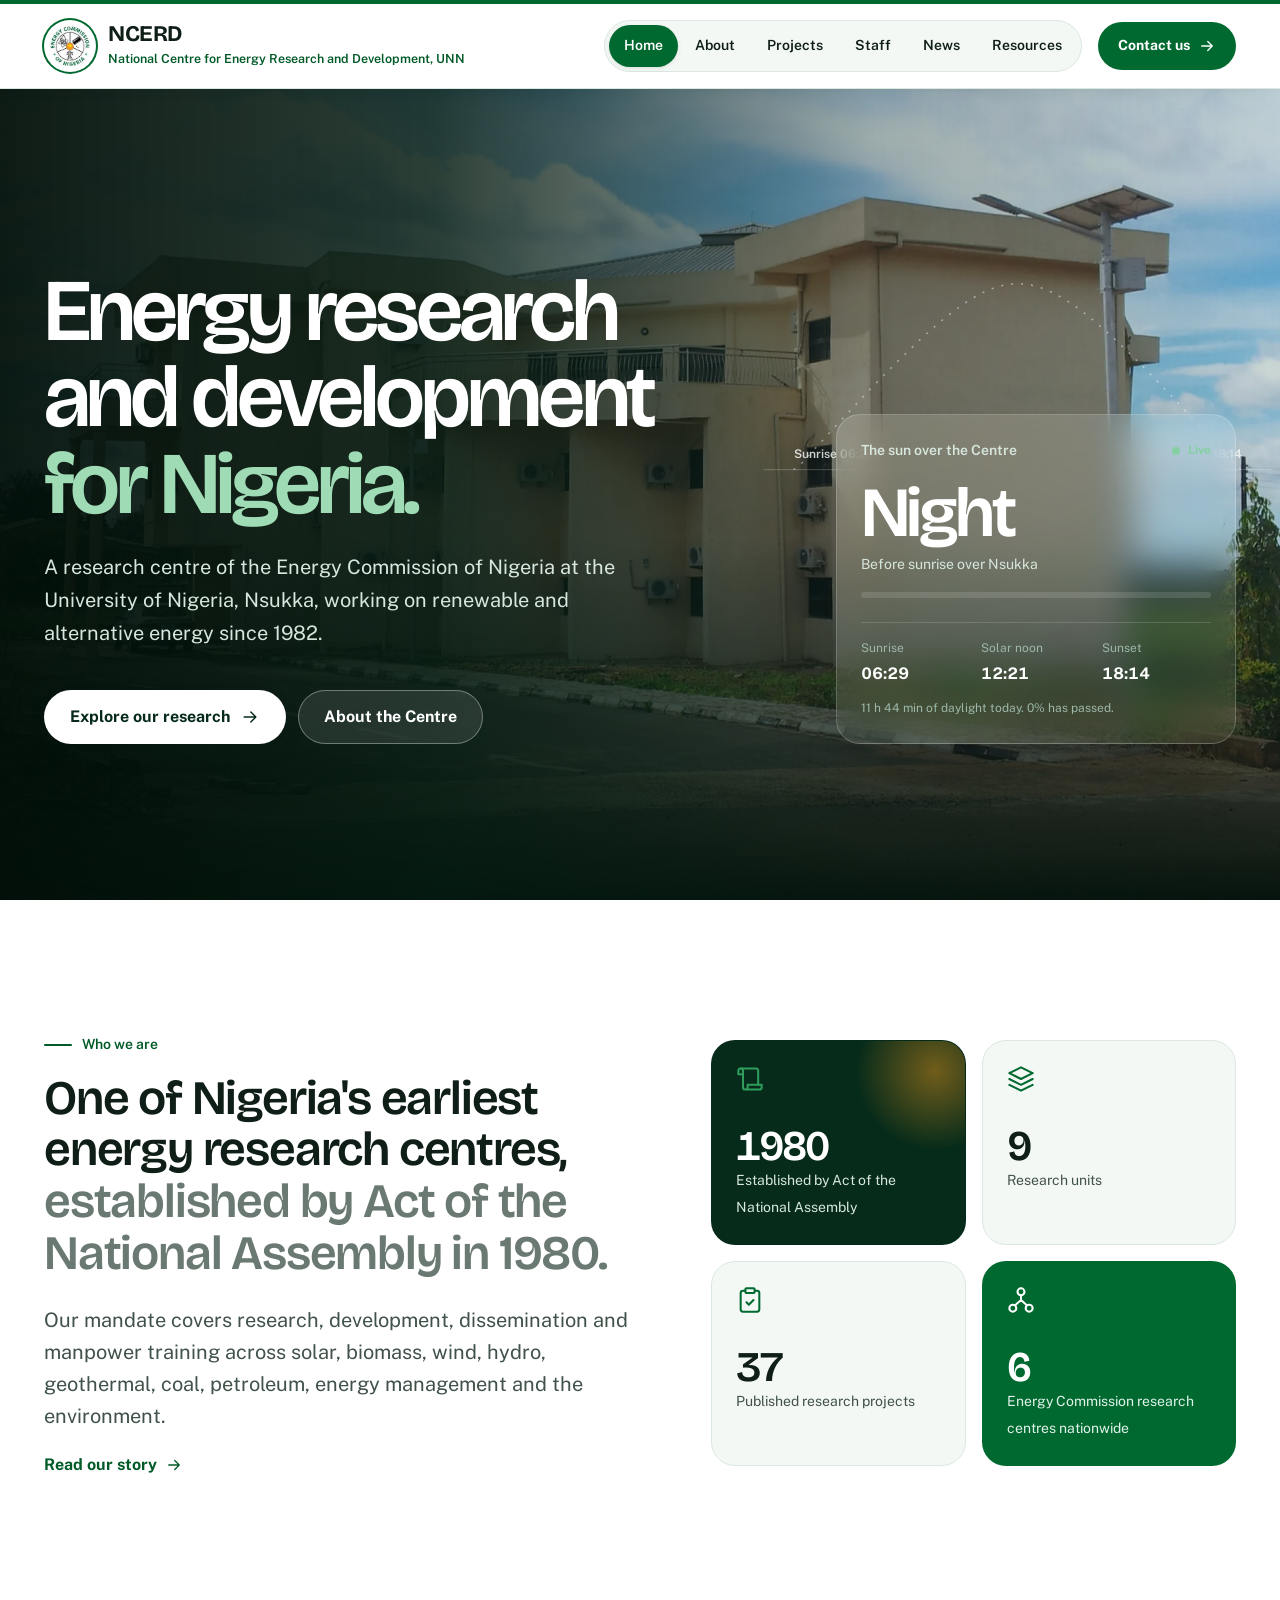
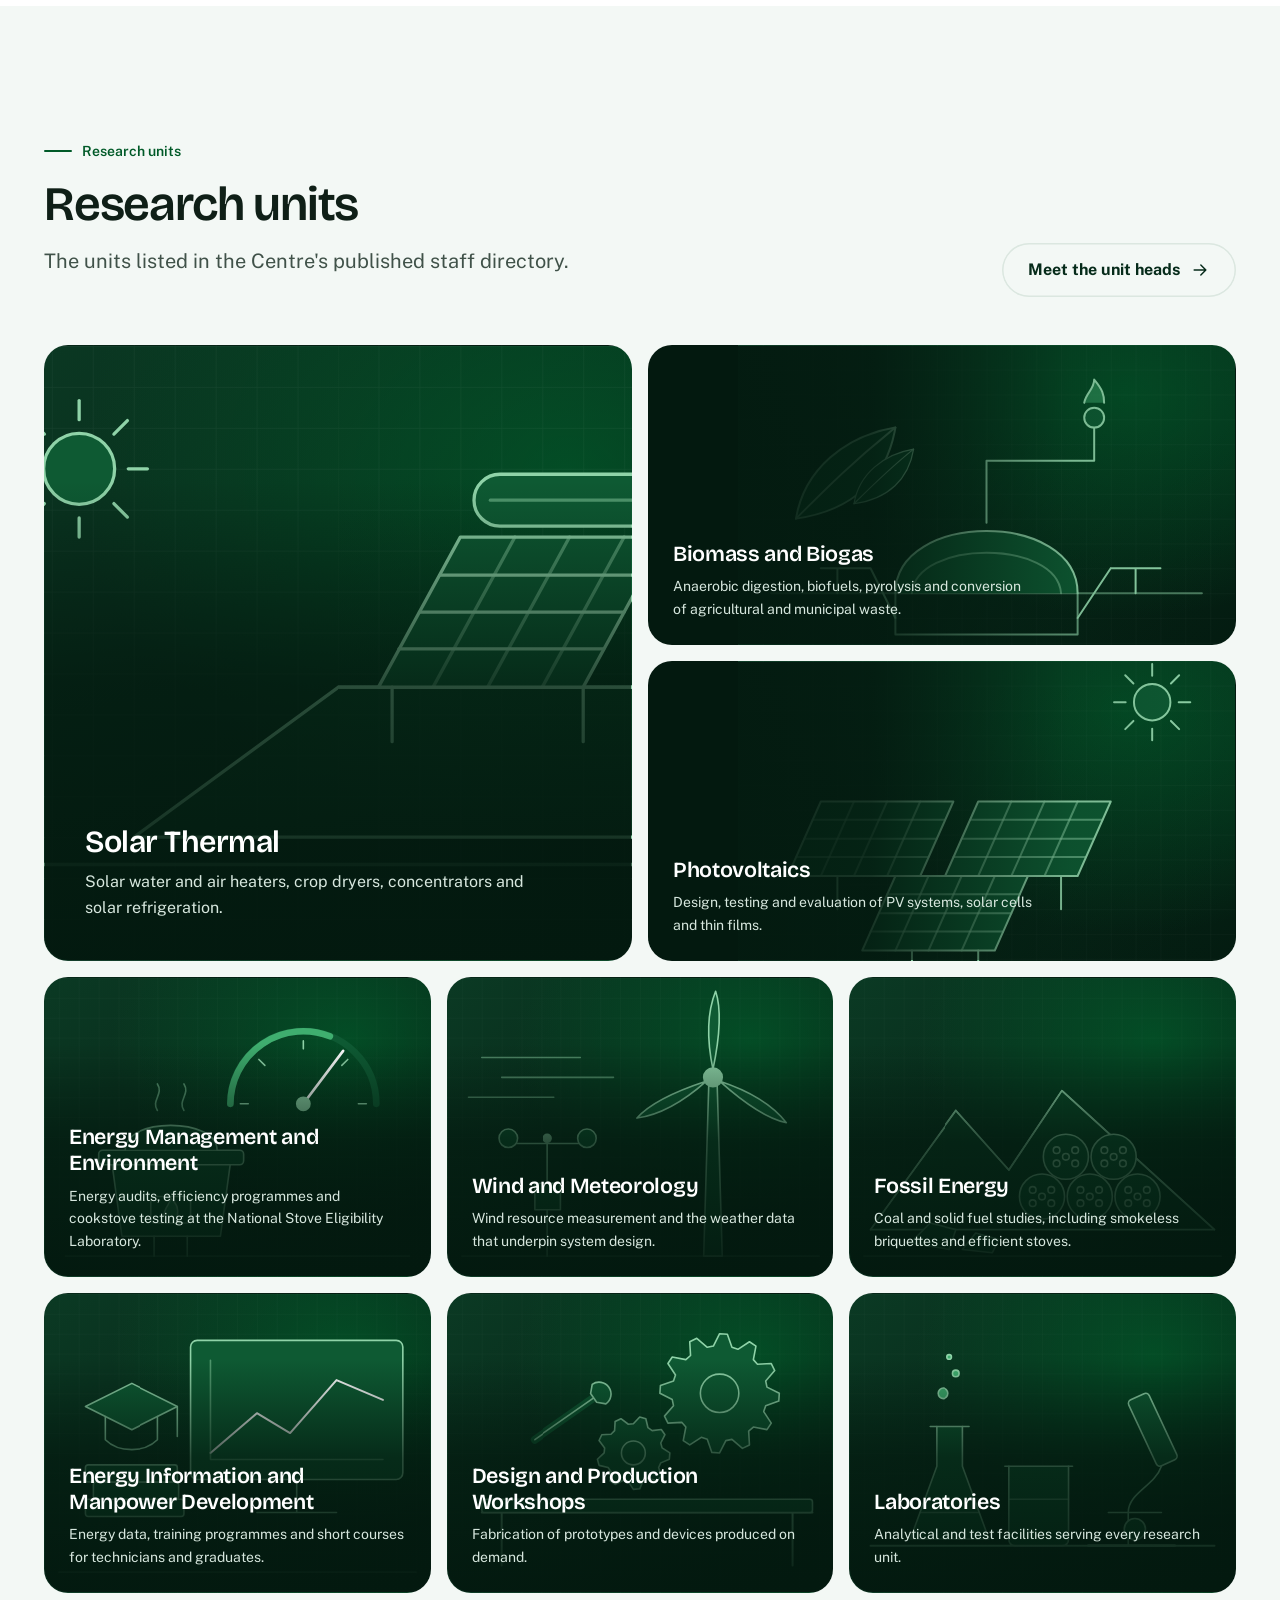
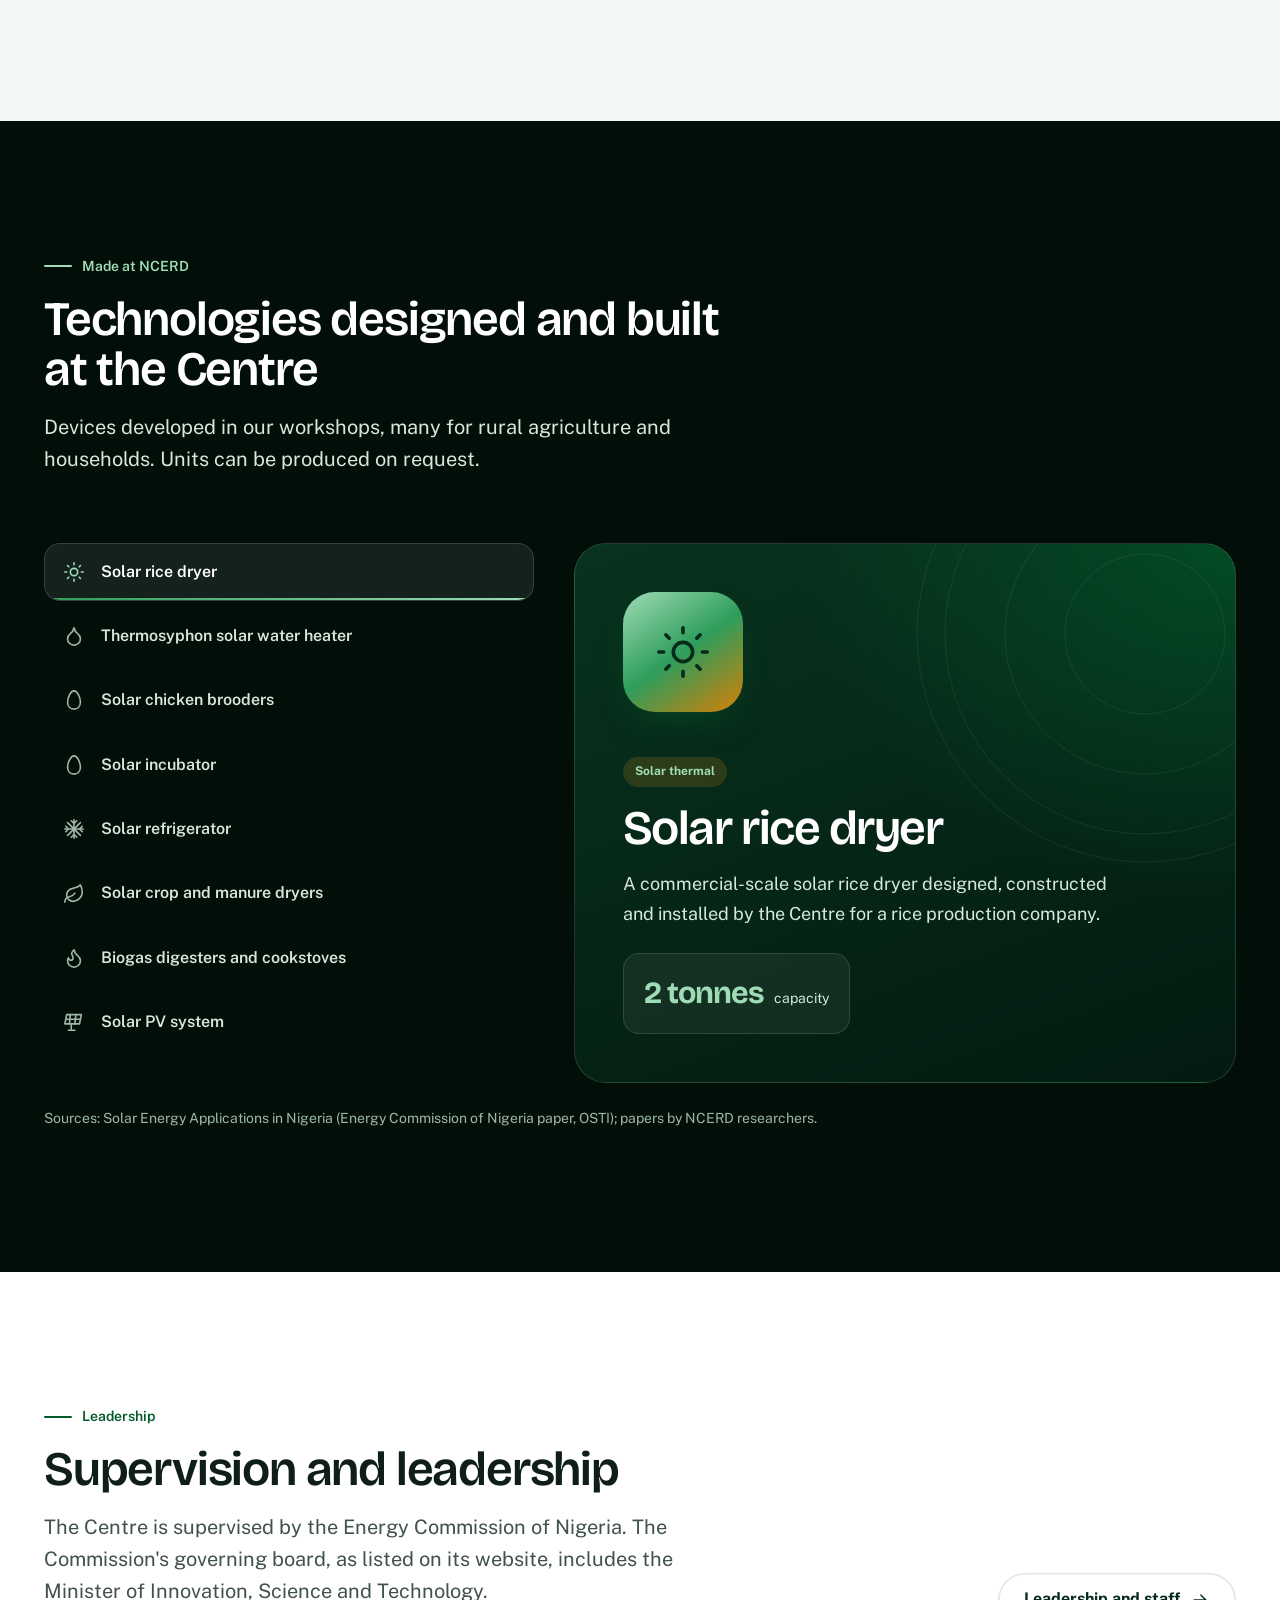
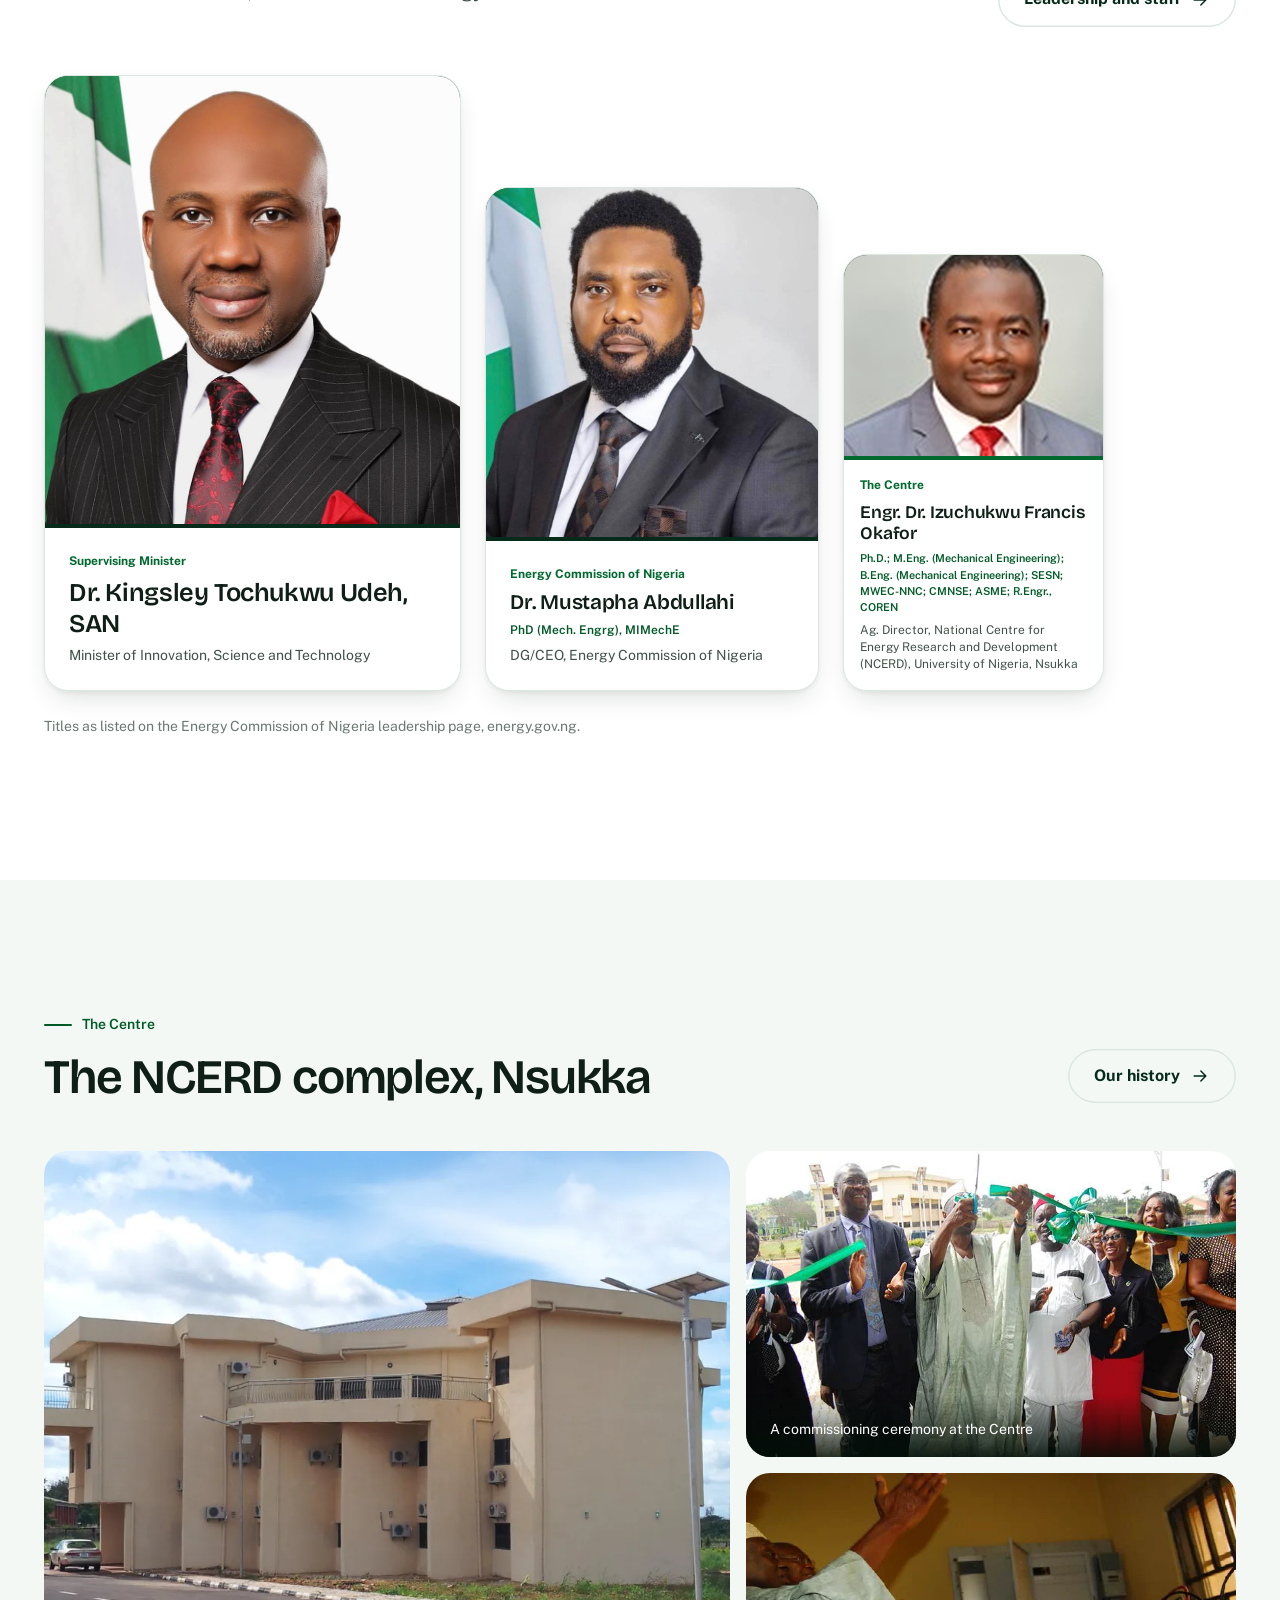
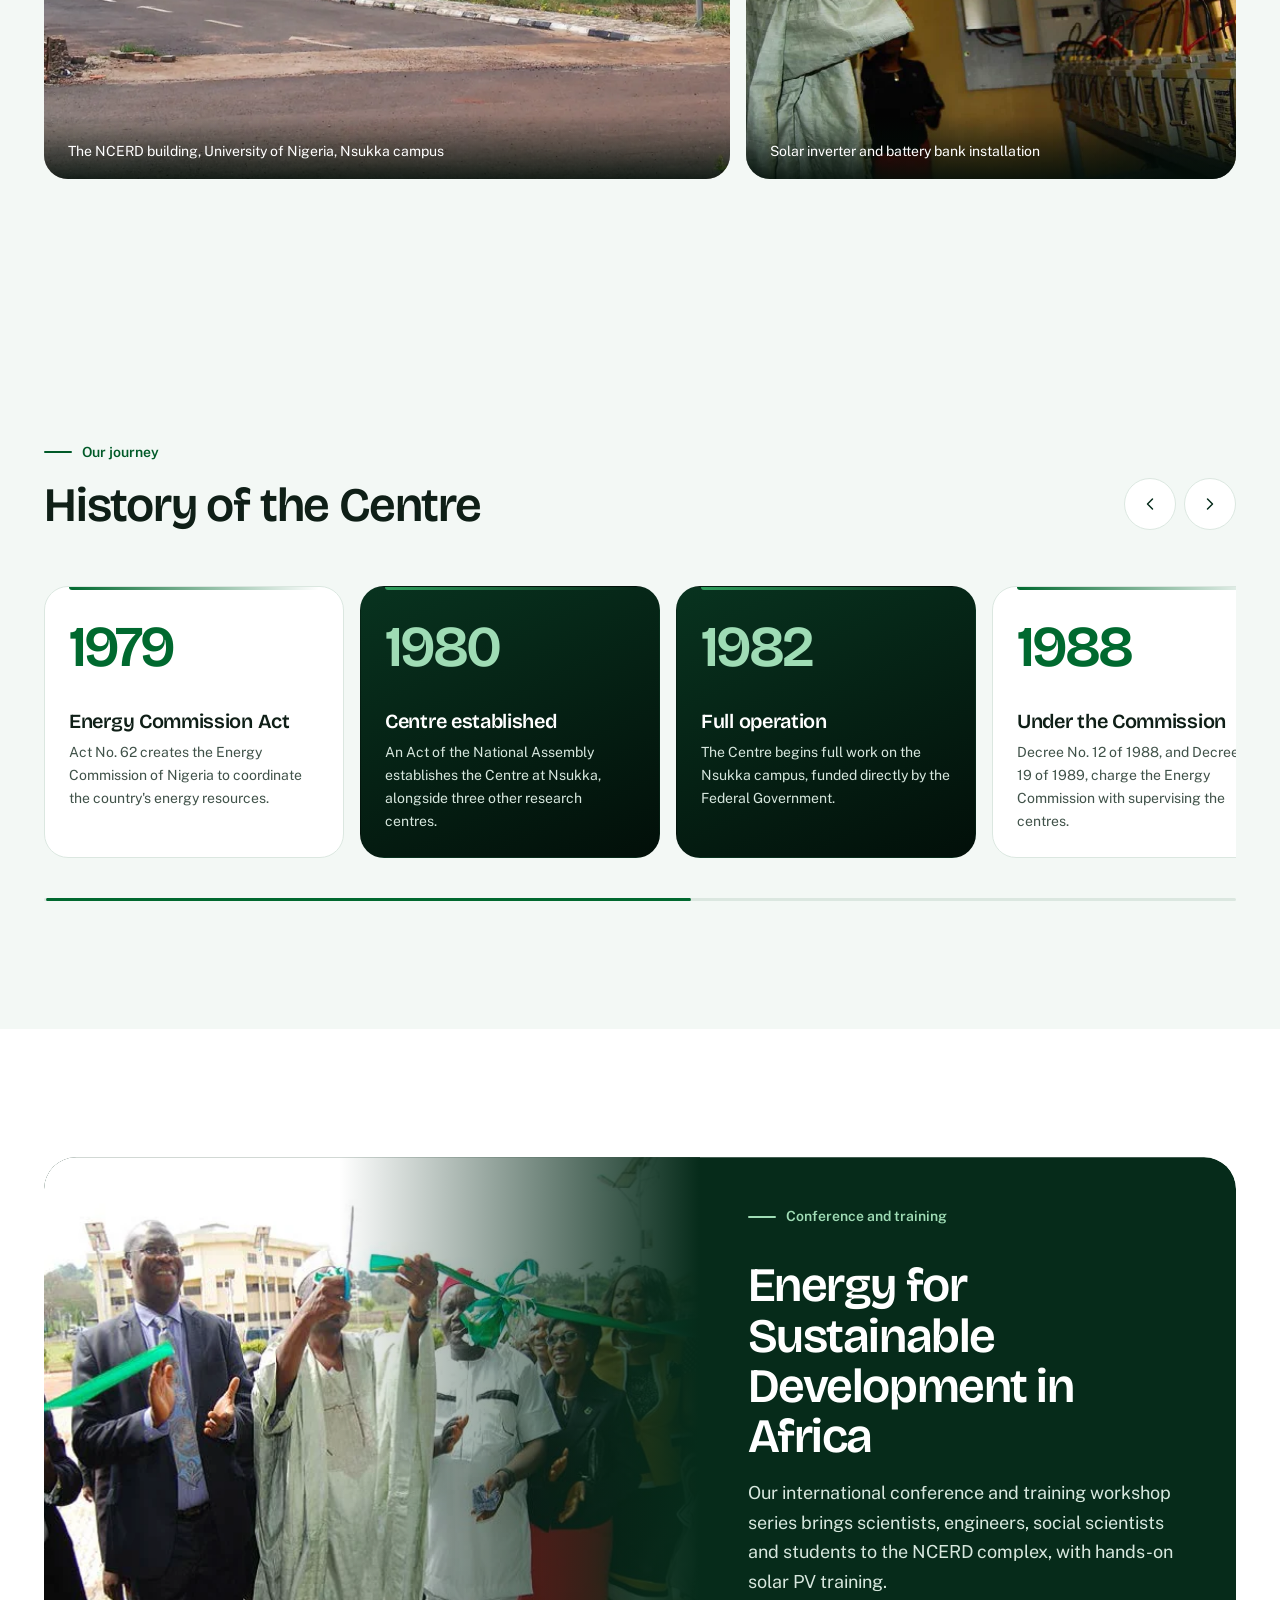
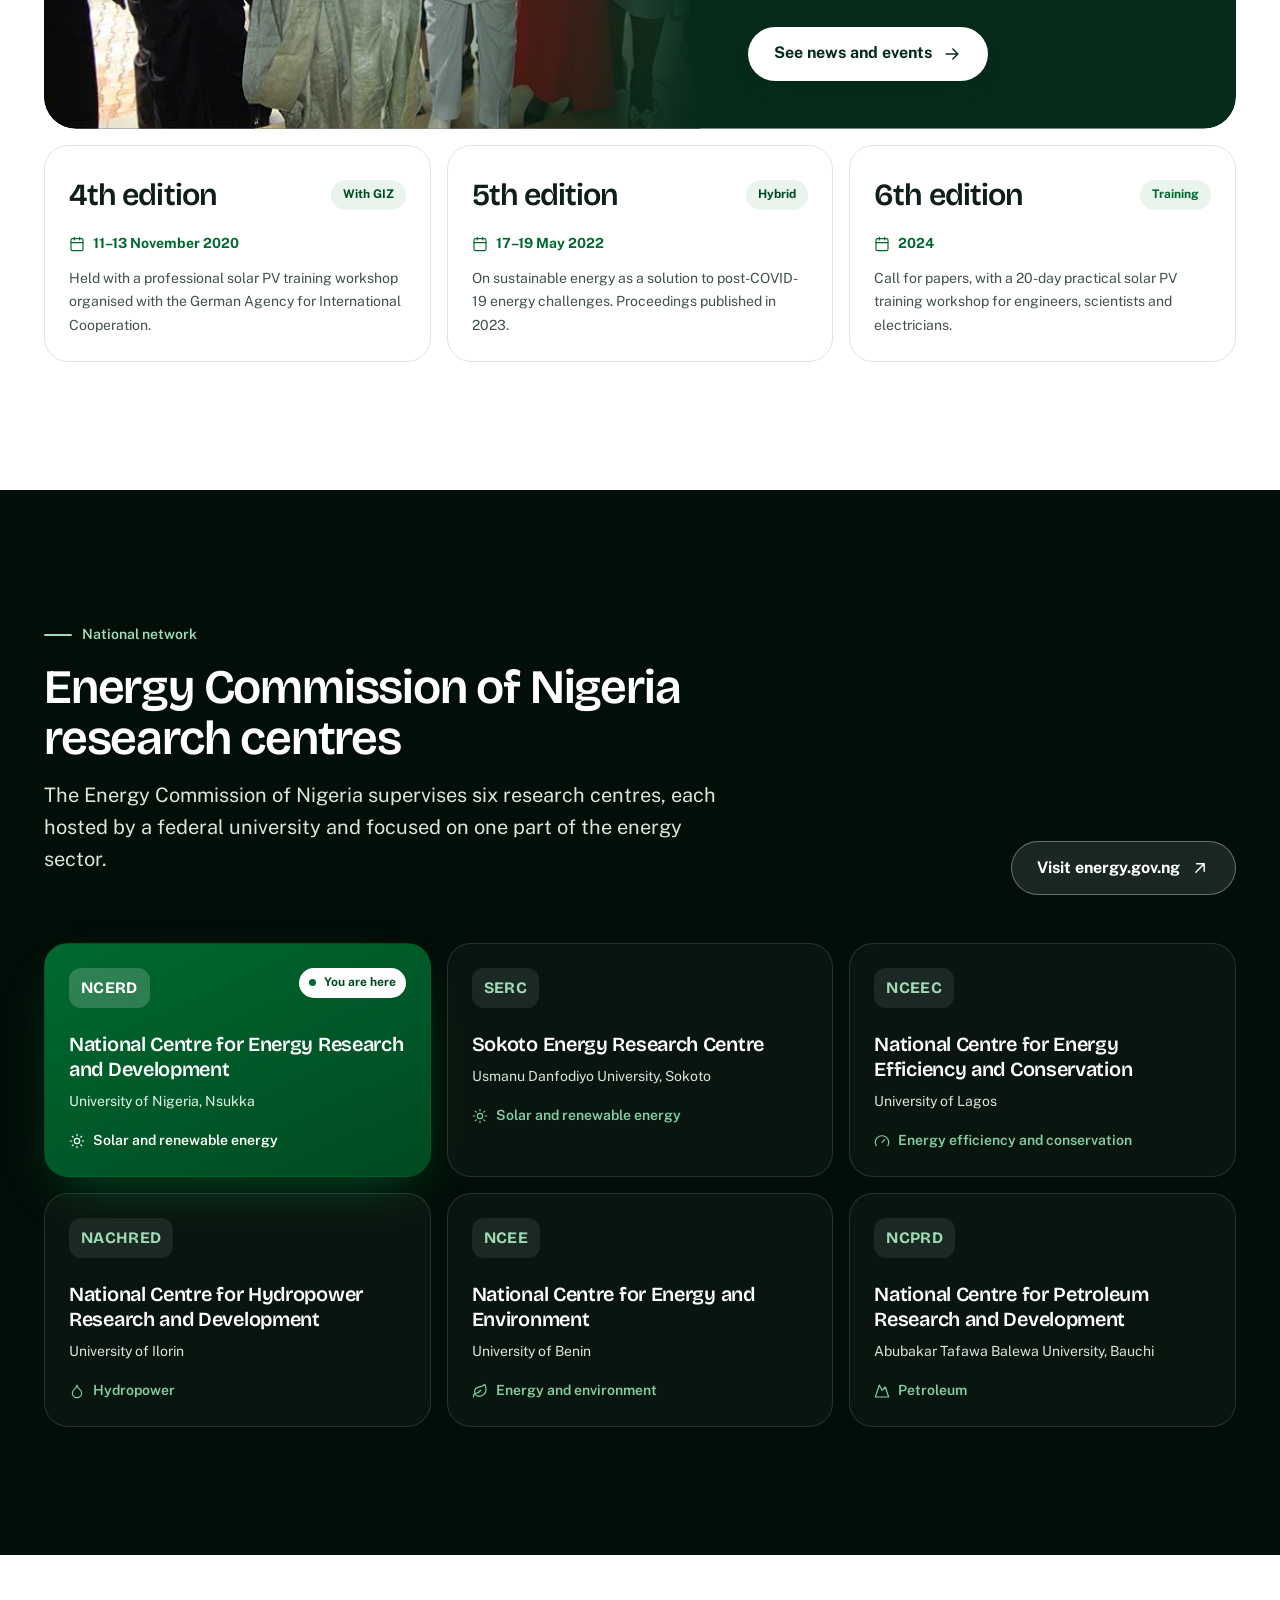
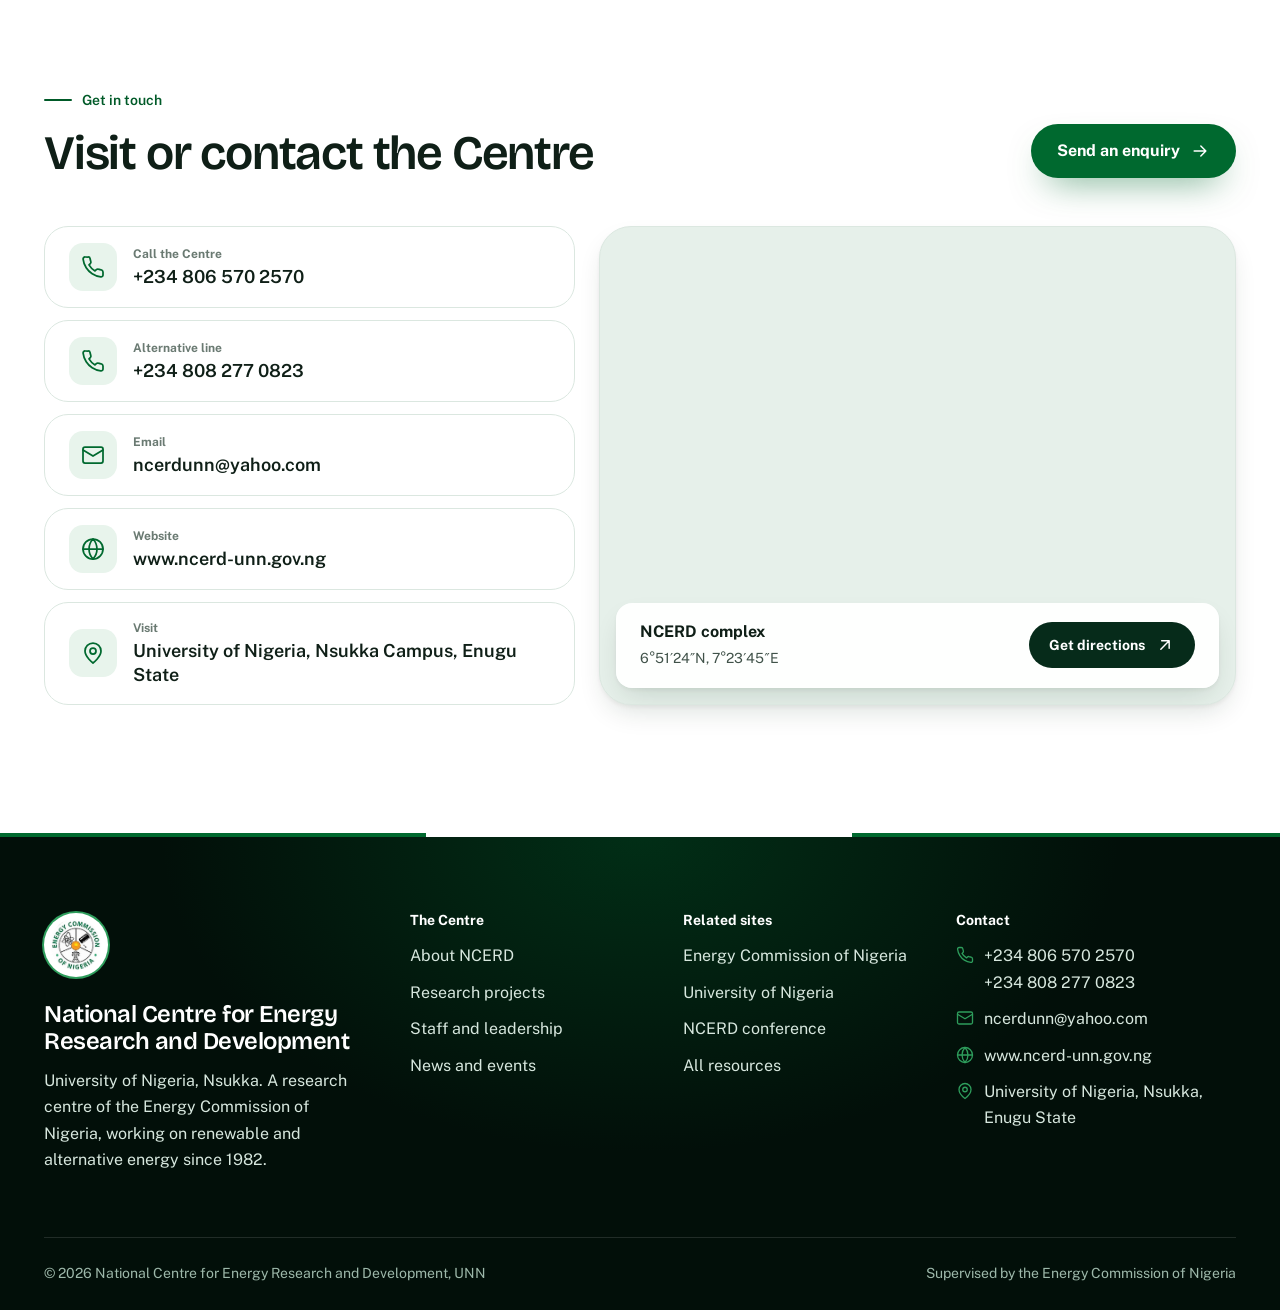
==== commit 6f77bd5e: "Restore sun path on mobile hero and remove badge Show the live sun path above the headline on phones" ====
--- a/index.html
+++ b/index.html
@@ -39,7 +39,6 @@
   <div class="hero-main">
     <div class="wrap hero-grid">
       <div>
-        <span class="badge"><b>Est. 1980</b>National Centre for Energy Research and Development, UNN</span>
         <h1 id="hero-title"><span class="line"><span>Energy research</span></span><span class="line"><span>and development</span></span><span class="line"><span class="gold">for Nigeria.</span></span></h1>
         <p class="sub">A research centre of the Energy Commission of Nigeria at the University of Nigeria, Nsukka, working on renewable and alternative energy since 1982.</p>
         <div class="btns">
--- a/assets/css/ncerd.css
+++ b/assets/css/ncerd.css
@@ -779,3 +779,174 @@
 .gallery figure:not(:first-child) img{aspect-ratio:16/10}
 @media (max-width:760px){.gallery figure:first-child{grid-row:auto}.gallery figure img{aspect-ratio:4/3!important}}
 .phero .bg img[src*="inverter-room"]{object-position:50% 35%}
+
+/* ==========================================================
+   v5 — Mobile overhaul
+   ========================================================== */
+@keyframes dropIn{from{opacity:0;transform:translateY(-8px)}to{opacity:1;transform:none}}
+@media (max-width:1140px){
+  .site-head.static .wrap{height:72px}
+  .site-head.static .brand .seal{width:44px;height:44px}
+  .site-head.static .menu-btn{height:44px;padding:0 16px;border:0;background:var(--green);color:#fff;-webkit-backdrop-filter:none;backdrop-filter:none}
+  .site-head.static .menu-btn:hover{background:var(--green-700)}
+  .site-head.static.menu-on,.site-head.static.menu-on.solid{color:var(--ink);background:#fff;box-shadow:0 1px 0 var(--line)}
+  .site-head.static.menu-on .menu-btn{background:var(--forest);color:#fff;border:0}
+  .site-head.static .nav{position:absolute;inset:auto;top:100%;left:0;right:0;z-index:99;display:none;flex-direction:column;align-items:stretch;justify-content:flex-start;gap:0;padding:var(--s2) var(--s5) var(--s5);background:#fff;color:var(--ink);clip-path:none;visibility:visible;transition:none;border-top:1px solid var(--line);box-shadow:0 24px 40px -20px rgba(6,43,26,.35);max-height:calc(100vh - 76px);overflow-y:auto}
+  .site-head.static .nav.open{display:flex;clip-path:none;animation:dropIn .28s var(--ease)}
+  .site-head.static .nav ul{flex-direction:column;align-items:stretch;gap:0;padding:0;margin:0;background:none;border:0;border-radius:0;-webkit-backdrop-filter:none;backdrop-filter:none}
+  .site-head.static .nav ul li{opacity:1;transform:none;transition:none}
+  .site-head.static .nav ul a,.site-head.static .nav ul a:hover{position:relative;display:flex;align-items:center;justify-content:space-between;font-family:var(--sans);font-size:1.05rem;font-weight:600;letter-spacing:0;color:var(--ink);padding:15px 4px;border-radius:0;background:none!important;box-shadow:none!important;border-bottom:1px solid var(--line)}
+  .site-head.static .nav ul a::after{content:"";width:8px;height:8px;border-right:2px solid var(--ink-3);border-top:2px solid var(--ink-3);transform:rotate(45deg);position:static;background:none}
+  .site-head.static .nav ul a[aria-current]{color:var(--green);padding-left:14px}
+  .site-head.static .nav ul a[aria-current]::before{content:"";position:absolute;left:0;top:14px;bottom:14px;width:3px;border-radius:3px;background:var(--green)}
+  .site-head.static .nav ul a[aria-current]::after{border-color:var(--green)}
+  .site-head.static .nav .cta{margin:var(--s4) 0 0;justify-content:center;padding:16px;border-radius:var(--r-md)}
+  body.menu-open{overflow:auto}
+}
+@media (max-width:760px){
+  .sky{display:none}
+  .hero{min-height:0}
+  .hero-main{padding:var(--s8) 0 var(--s9)}
+  .hero .badge{font-size:var(--fs-12);padding:5px 12px 5px 5px}
+  .hero .badge span,.hero .badge{line-height:1.3}
+  .hero h1{font-size:clamp(2.3rem,10.5vw,3rem);line-height:1.02;margin:var(--s4) 0}
+  .hero p.sub{font-size:var(--fs-18);margin-bottom:var(--s6)}
+  .hero .btns{flex-direction:column;align-items:stretch}
+  .hero .btns .btn{justify-content:center}
+  .sun-card{max-width:none}
+  .sun-card .deg{font-size:3.4rem}
+  .phero h1{font-size:clamp(2.2rem,10vw,3rem)}
+  .phero p{font-size:var(--fs-18)}
+  .phero-arc{display:none}
+  h2{font-size:clamp(1.75rem,7.5vw,2.2rem)}
+  .lede{font-size:var(--fs-18)}
+  .head-row{margin-bottom:var(--s6);gap:var(--s4)}
+  .head-row .btn{width:100%;justify-content:center}
+  section{padding:var(--s9) 0}
+  .wrap{padding:0 var(--s4)}
+  .btn{height:50px;padding:0 22px}
+  .cta-band .btns{flex-direction:column;align-items:stretch;width:100%}
+  .cta-band .btns .btn{justify-content:center}
+  .feature .btns{flex-direction:column;align-items:stretch}
+  .feature .btns .btn{justify-content:center}
+  .feature h2,.feature h3{font-size:clamp(1.6rem,7vw,2rem)}
+  .panel h3{font-size:clamp(1.6rem,7vw,2rem)}
+  .moment time{font-size:2.8rem}
+  .hs-track{grid-auto-columns:82%}
+  .map-card{min-height:340px}
+  .map-card .pin{flex-direction:column;align-items:stretch}
+  .map-card .pin .btn{justify-content:center}
+  .stat b{font-size:2.4rem}
+  .stats-glass b{font-size:2rem}
+  .quote{font-size:1.45rem}
+  .to-top{width:48px;height:48px;right:14px;bottom:14px}
+  .foot-top{padding:var(--s9) 0 var(--s6);gap:var(--s6)}
+  .lead-card h2{font-size:clamp(1.6rem,7vw,2.1rem)}
+  .rcard{padding:var(--s5)}
+  .rcard a,.rcard .v{font-size:var(--fs-20)}
+}
+.badge b{white-space:nowrap;flex:none}
+/* mobile fixes for later desktop overrides */
+@media (max-width:900px){
+  .leaders{grid-template-columns:1fr 1fr;max-width:none}
+  .leader.l1{grid-column:1/-1}
+}
+@media (max-width:600px){
+  .leaders{grid-template-columns:1fr;gap:var(--s4)}
+  .leader.l1{flex-direction:column}
+  .leader.l1 .ph{flex:none;aspect-ratio:4/4.2}
+  .leader.l1 .tx{border-left:0;border-top:4px solid var(--forest)}
+  .leader.l2,.leader.l3{flex-direction:row;align-items:stretch}
+  .leader.l2 .ph{flex:0 0 42%;aspect-ratio:auto;min-height:190px}
+  .leader.l3 .ph{flex:0 0 36%;aspect-ratio:auto;min-height:170px}
+  .leader.l2 .tx,.leader.l3 .tx{border-top:0;border-left:4px solid var(--green);padding:var(--s4);display:flex;flex-direction:column;justify-content:center;min-width:0}
+  .leader.l2 b{font-size:1.15rem}.leader.l3 b{font-size:1.02rem}
+  .leader .cred{font-size:.7rem}
+  .leader span.role{font-size:var(--fs-12)}
+}
+@media (max-width:760px){
+  .gallery{grid-template-columns:1fr}
+  .gallery figure:first-child{grid-row:auto}
+  .gallery figure img,.gallery figure:first-child img{aspect-ratio:4/3!important;height:auto}
+}
+/* mobile polish */
+.lead-card .btn{color:var(--fg)}
+@media (max-width:600px){
+  .tile.art,.tile.big.art{min-height:230px;padding:var(--s5)}
+  .tile.art h3,.tile.big.art h3{font-size:1.25rem}
+  .tile.art p{font-size:var(--fs-14)}
+  .bento{gap:var(--s3)}
+  .people{gap:var(--s2)}
+  .person{padding:var(--s4)}
+  .person .row{gap:var(--s3)}
+  .avatar{width:48px;height:48px}
+  .avatar span{font-size:var(--fs-16)}
+  .person .unit{margin-top:var(--s3);padding-top:var(--s3)}
+  .vcard{padding:var(--s6) var(--s5)}
+  .vcard .icon{margin-bottom:var(--s5)}
+  .fac{gap:var(--s2)}
+  .fac-item{padding:var(--s4)}
+  .stat{padding:var(--s4)}
+  .stat .ic{margin-bottom:var(--s4)}
+  .stat span{font-size:var(--fs-12);line-height:1.45}
+  .net{gap:var(--s3)}
+  .centre{padding:var(--s4) var(--s5)}
+  .editions{gap:var(--s3)}
+  .post{padding:var(--s5)}
+  .site-head.static .wrap{height:68px}
+}
+/* mobile leadership hierarchy: Minister > DG > Director */
+@media (max-width:600px){
+  .leaders{grid-template-columns:1fr;justify-items:center;gap:var(--s4)}
+  .leader.l1,.leader.l2,.leader.l3{flex-direction:column;grid-column:auto}
+  .leader.l1{width:100%}
+  .leader.l2{width:84%}
+  .leader.l3{width:68%}
+  .leader.l1 .ph{flex:none;aspect-ratio:1/1.02;min-height:0}
+  .leader.l2 .ph{flex:none;aspect-ratio:1/1;min-height:0}
+  .leader.l3 .ph{flex:none;aspect-ratio:1/.95;min-height:0}
+  .leader.l1 .tx,.leader.l2 .tx,.leader.l3 .tx{border-left:0;border-top:4px solid var(--green);padding:var(--s4) var(--s5);display:block}
+  .leader.l1 .tx{border-top-color:var(--forest)}
+  .leader.l1 b{font-size:1.45rem}
+  .leader.l2 b{font-size:1.2rem}
+  .leader.l3 b{font-size:1.02rem}
+  .leader.l3 .tx{padding:var(--s3) var(--s4)}
+}
+/* DG card matches the Minister's design, one step smaller */
+.leader.l2 .tx{border-top-color:var(--forest)}
+.leader.l2 .rank{color:var(--gold-ink)}
+@media (max-width:900px){
+  .leaders{grid-template-columns:1fr;justify-items:center;gap:var(--s4);max-width:520px;margin:0 auto}
+  .leader.l1,.leader.l2,.leader.l3{flex-direction:column;grid-column:auto}
+  .leader.l1{width:100%}.leader.l2{width:84%}.leader.l3{width:68%}
+  .leader.l1 .ph{flex:none;aspect-ratio:1/1.02;min-height:0}
+  .leader.l2 .ph{flex:none;aspect-ratio:1/1.02;min-height:0}
+  .leader.l3 .ph{flex:none;aspect-ratio:1/.95;min-height:0}
+  .leader.l1 .tx,.leader.l2 .tx,.leader.l3 .tx{border-left:0;padding:var(--s4) var(--s5);display:block}
+  .leader.l1 .tx,.leader.l2 .tx{border-top:4px solid var(--forest)}
+  .leader.l3 .tx{border-top:4px solid var(--green);padding:var(--s3) var(--s4)}
+  .leader.l1 b{font-size:1.45rem}.leader.l2 b{font-size:1.25rem}.leader.l3 b{font-size:1.02rem}
+}
+@media (min-width:901px){
+  .leader.l3 .ph{aspect-ratio:1/.78}
+  .leader.l3 .tx{padding:var(--s4)}
+  .leader.l3 .cred{font-size:.68rem}
+  .leader.l3 span.role{font-size:var(--fs-12)}
+}
+/* mobile hero: sun path back, lighter layout */
+@media (max-width:760px){
+  .sky{display:block}
+  .hero-main{padding:212px 0 var(--s7)}
+  .hero h1{margin-top:0}
+  .hero p.sub{font-size:var(--fs-16);margin-bottom:var(--s5)}
+  .hero .btns{flex-direction:row;gap:var(--s2)}
+  .hero .btns .btn{flex:1;height:48px;padding:0 14px;font-size:var(--fs-14)}
+  .hero .btns .btn .ic{display:none}
+  .sun-card{padding:var(--s4);display:grid;grid-template-columns:auto 1fr;column-gap:var(--s4);align-items:center;border-radius:var(--r-md)}
+  .sun-card .top{grid-column:1/-1;margin-bottom:6px}
+  .sun-card .deg{font-size:2.6rem;margin:0;grid-row:span 2}
+  .sun-card .cap,.sun-card .meter,.sun-card .fine{display:none}
+  .sun-card dl{margin:0;padding:0;border:0;gap:var(--s2)}
+  .sun-card dd{font-size:var(--fs-14)}
+  .hero-grid{gap:var(--s5)}
+}
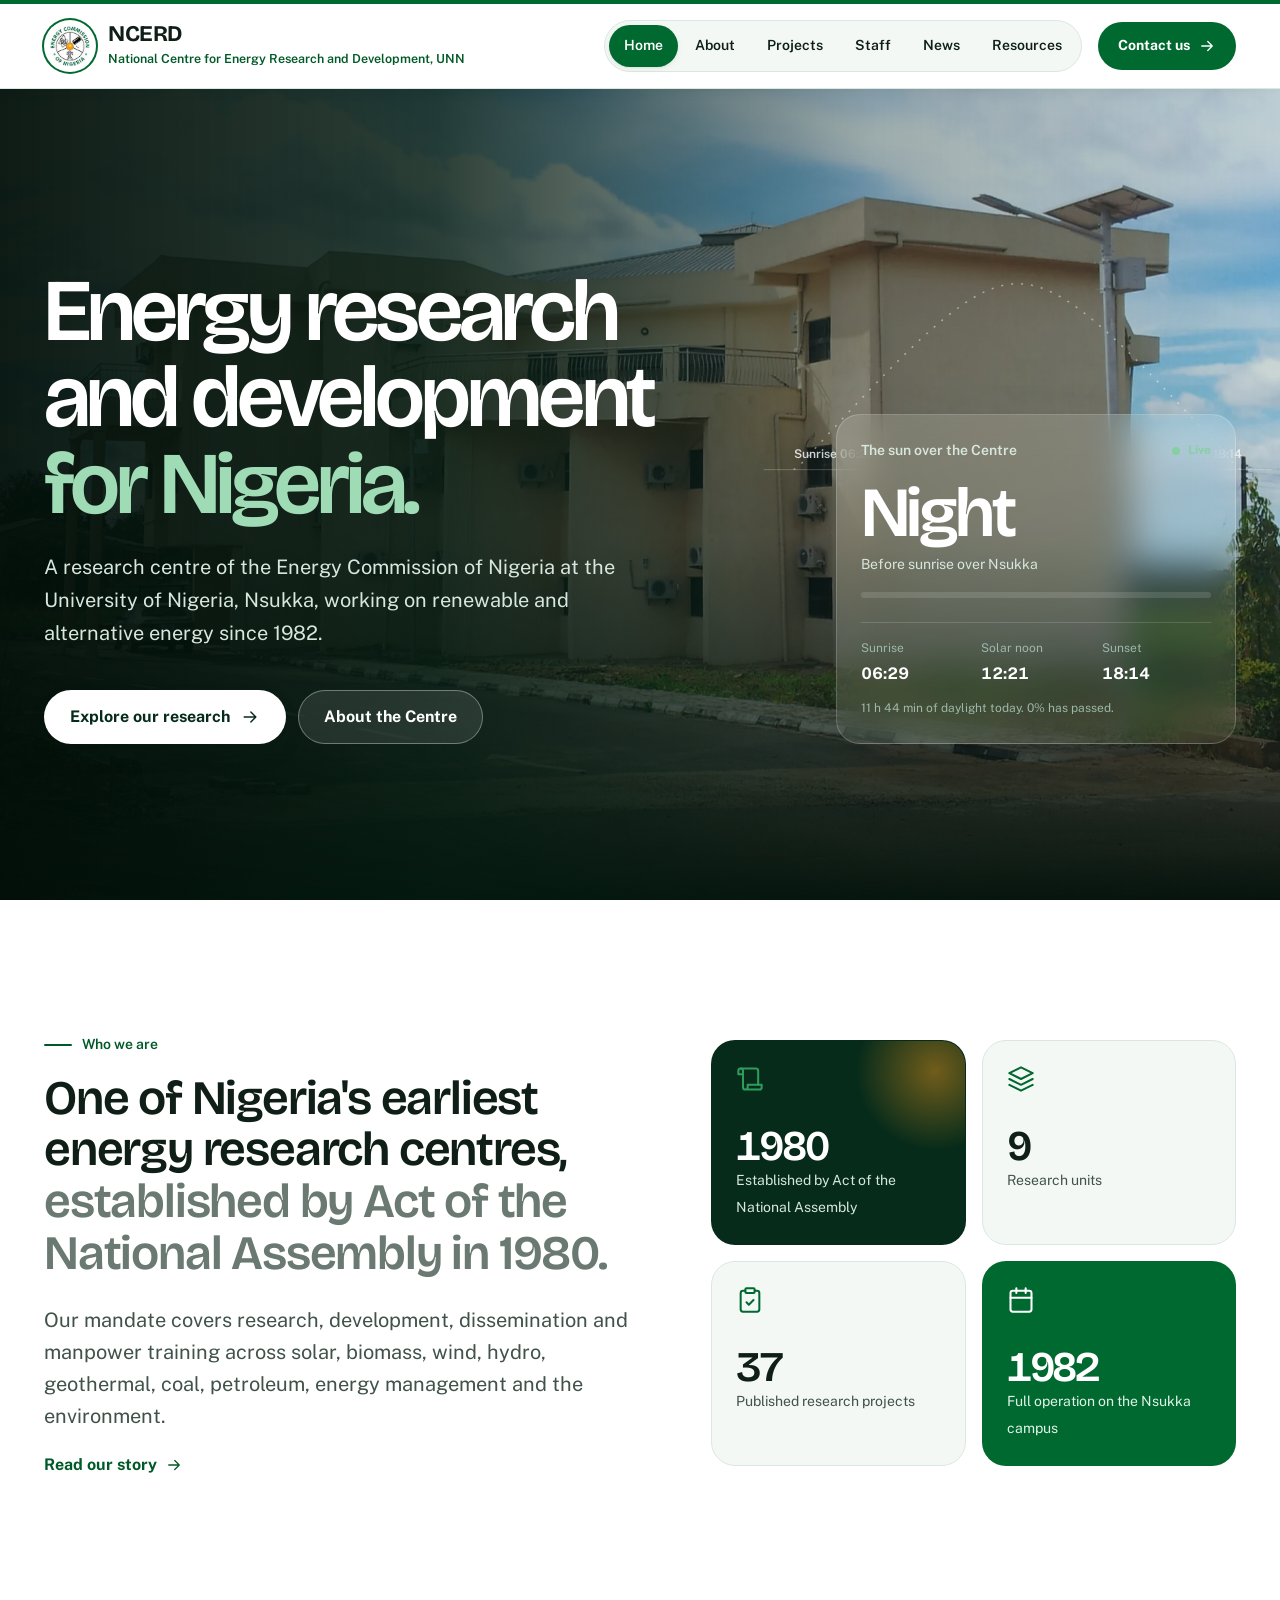
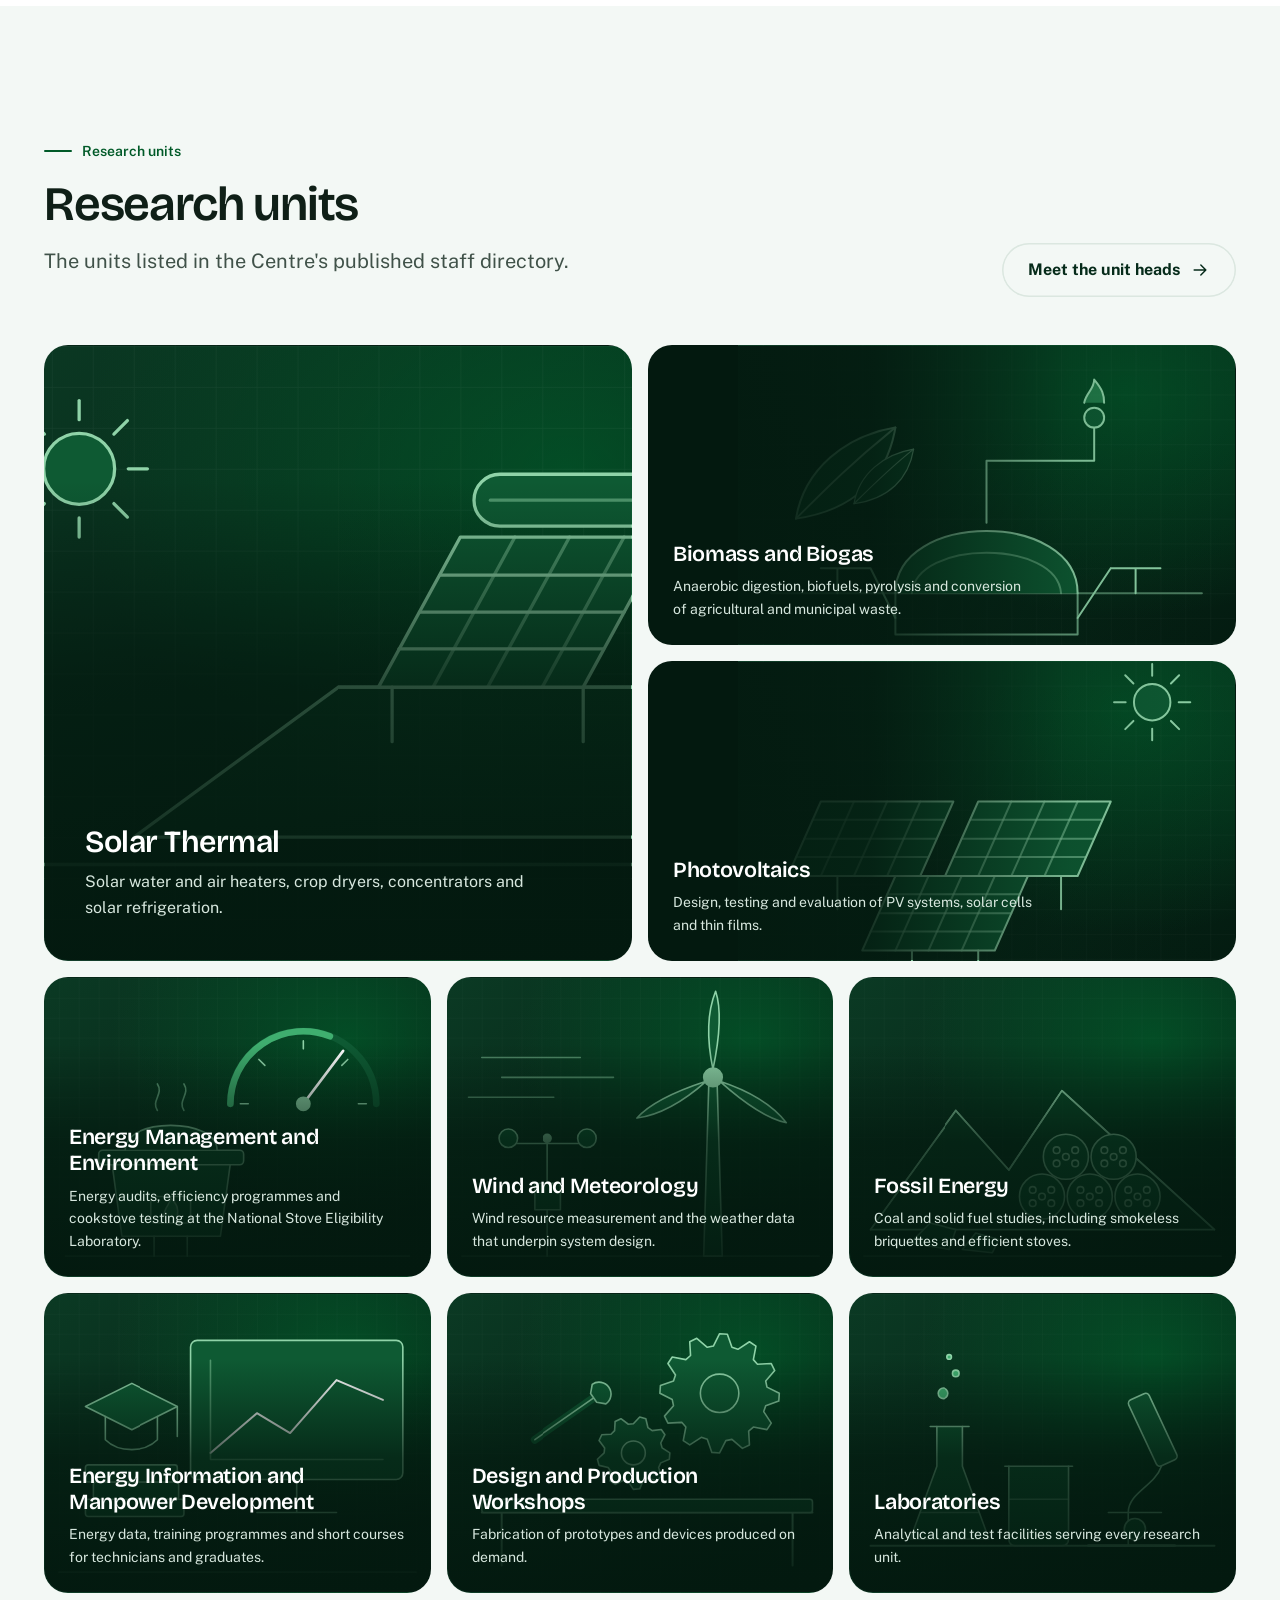
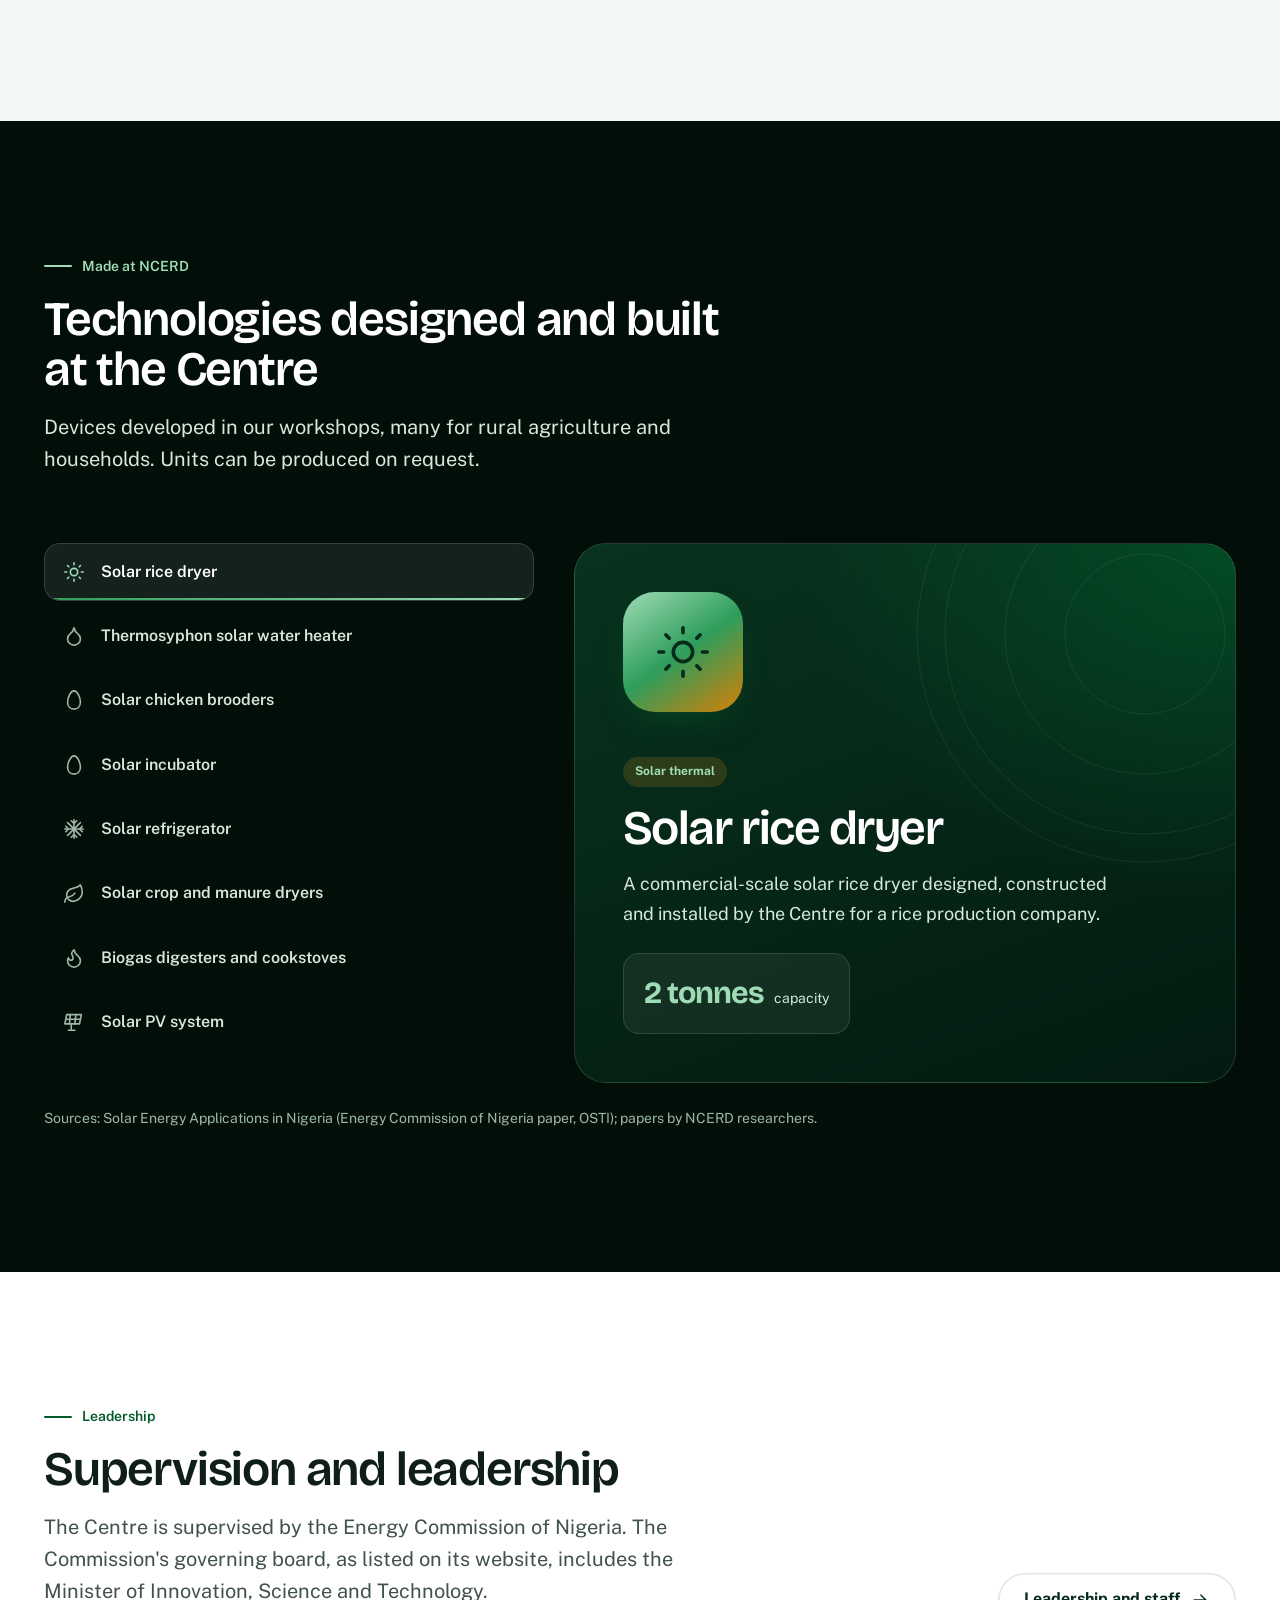
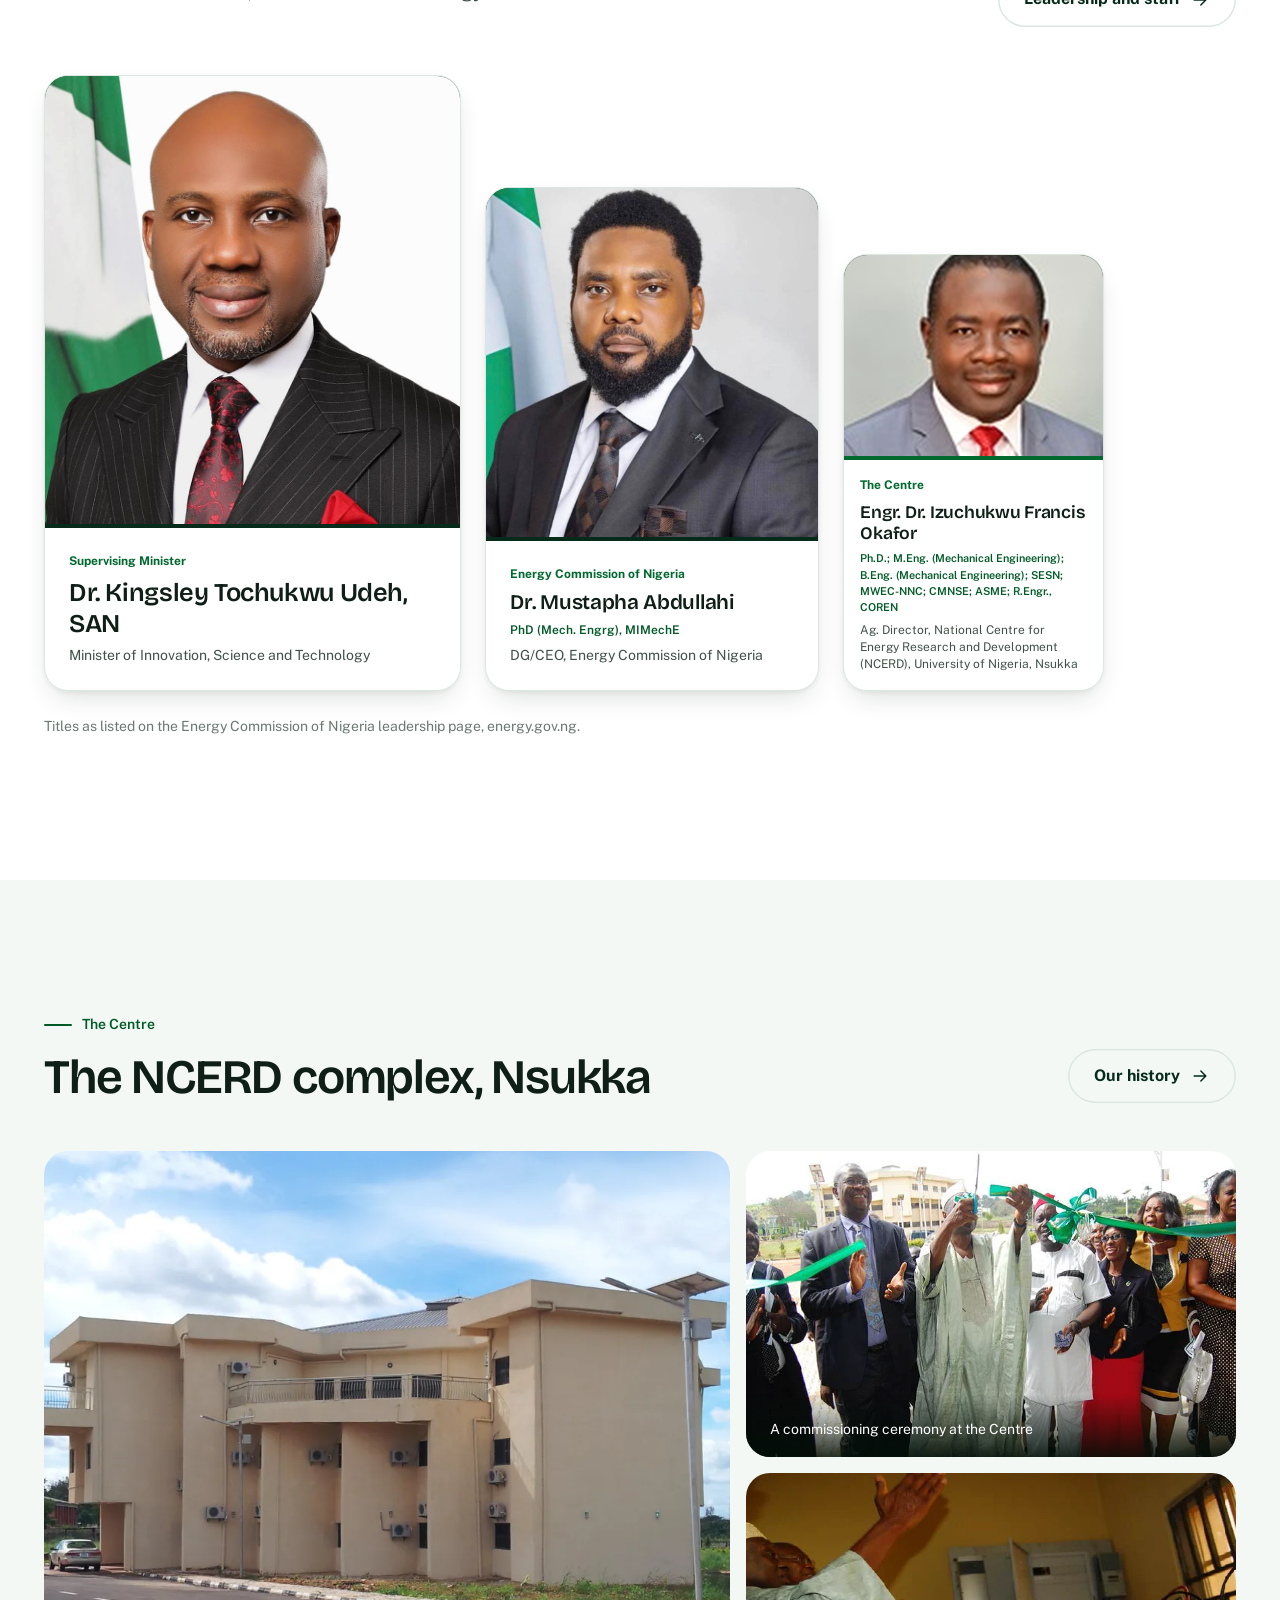
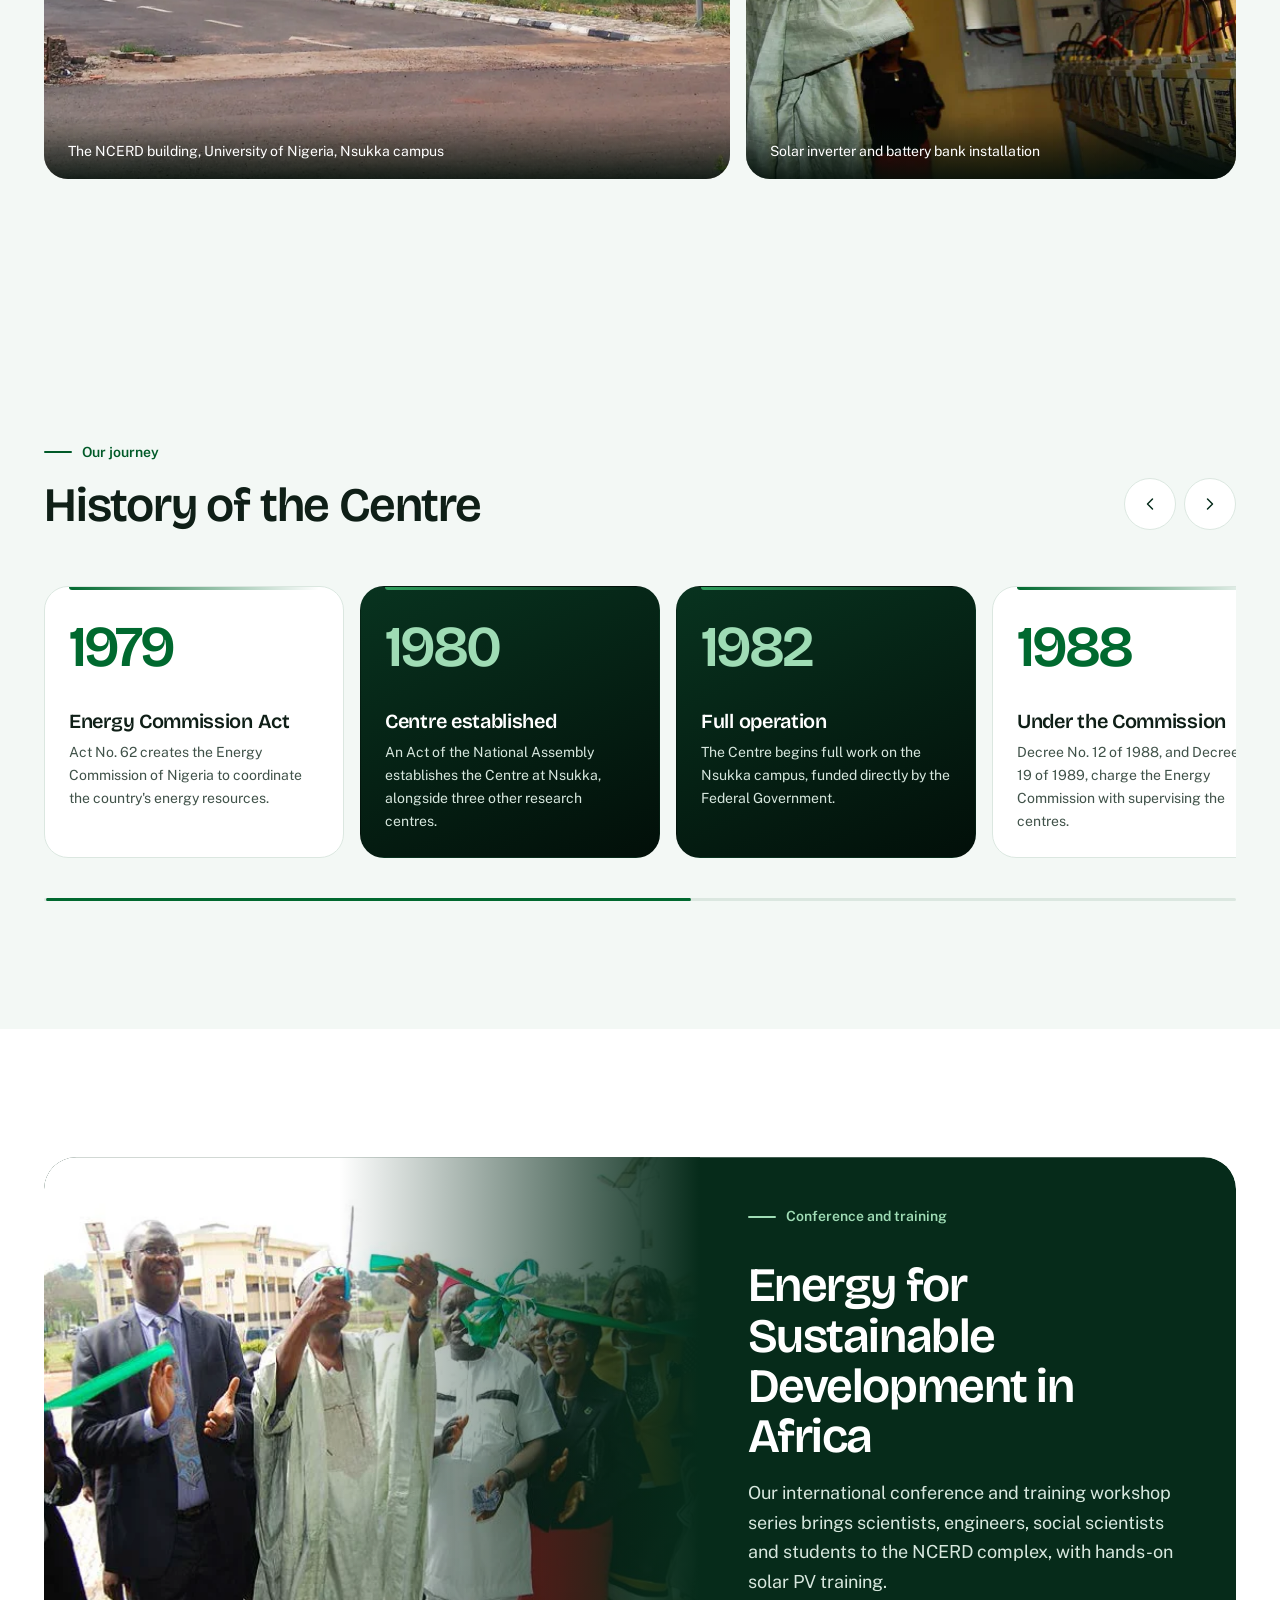
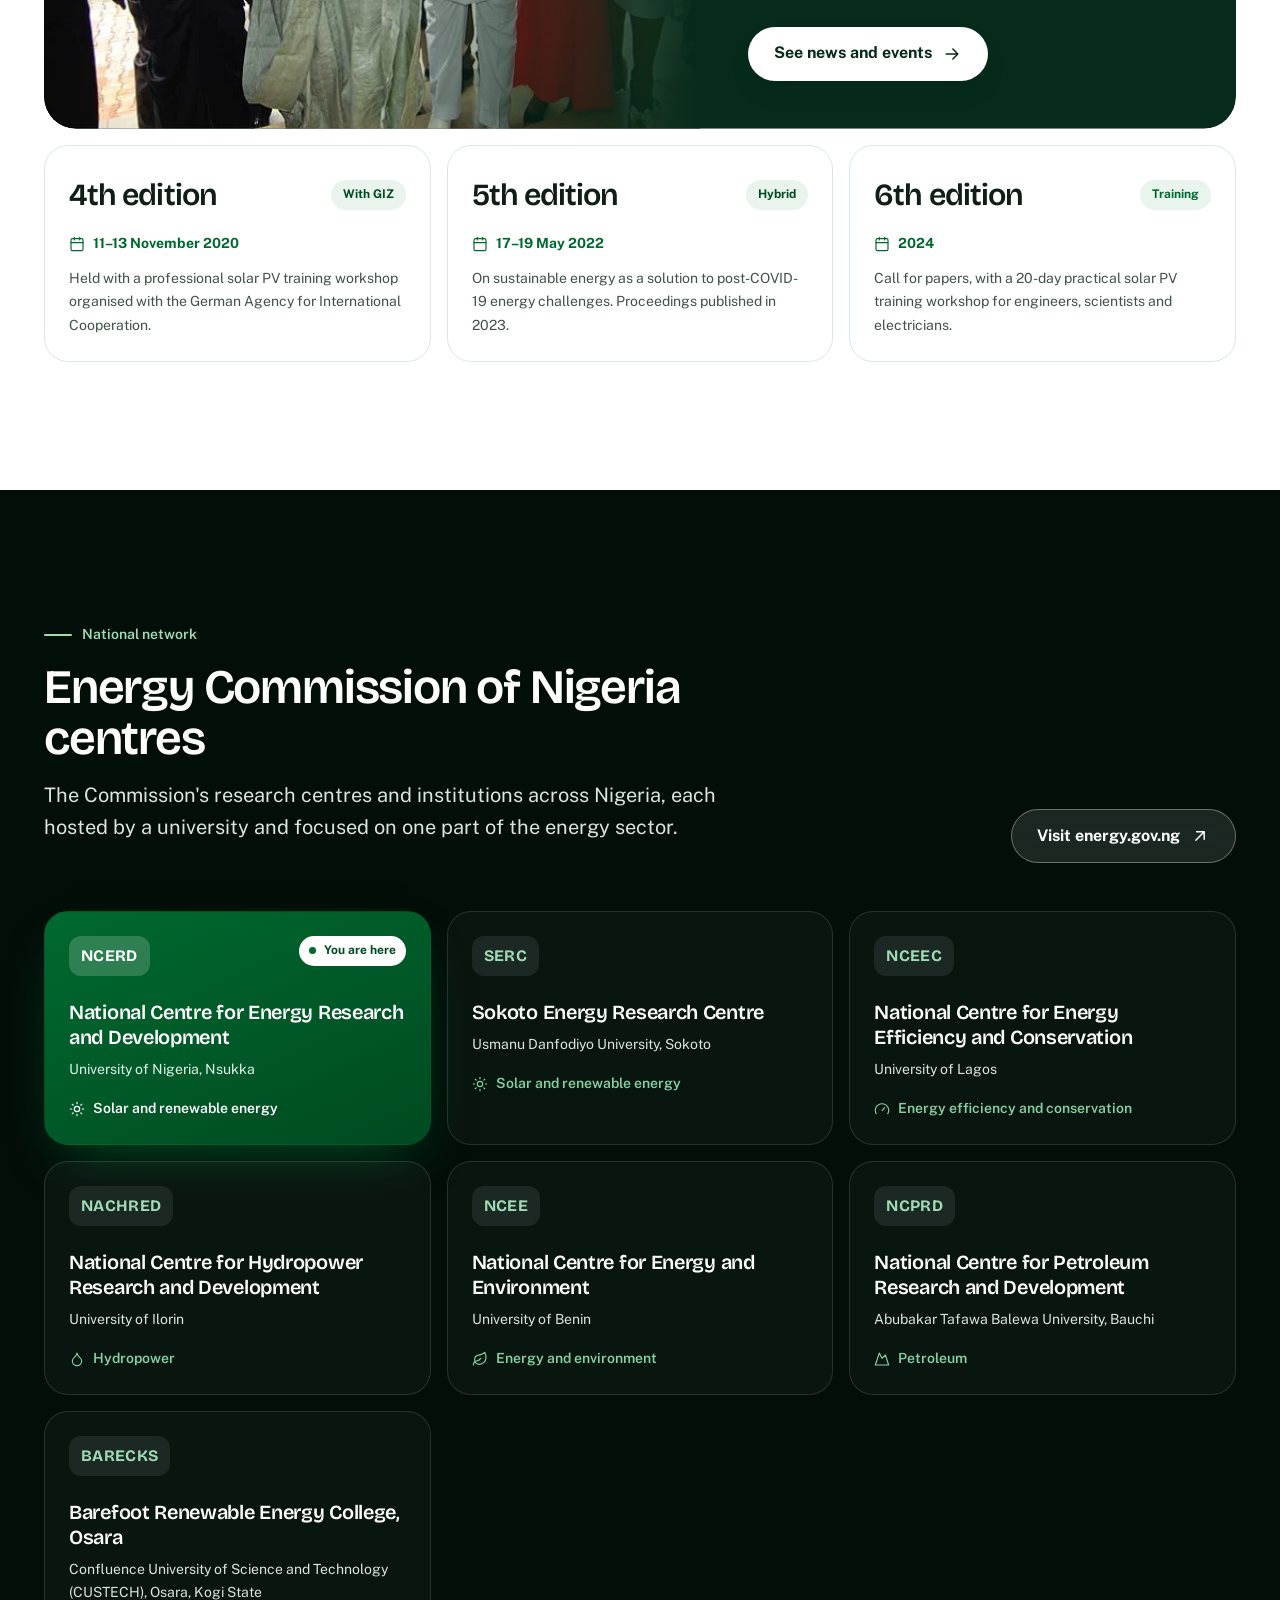
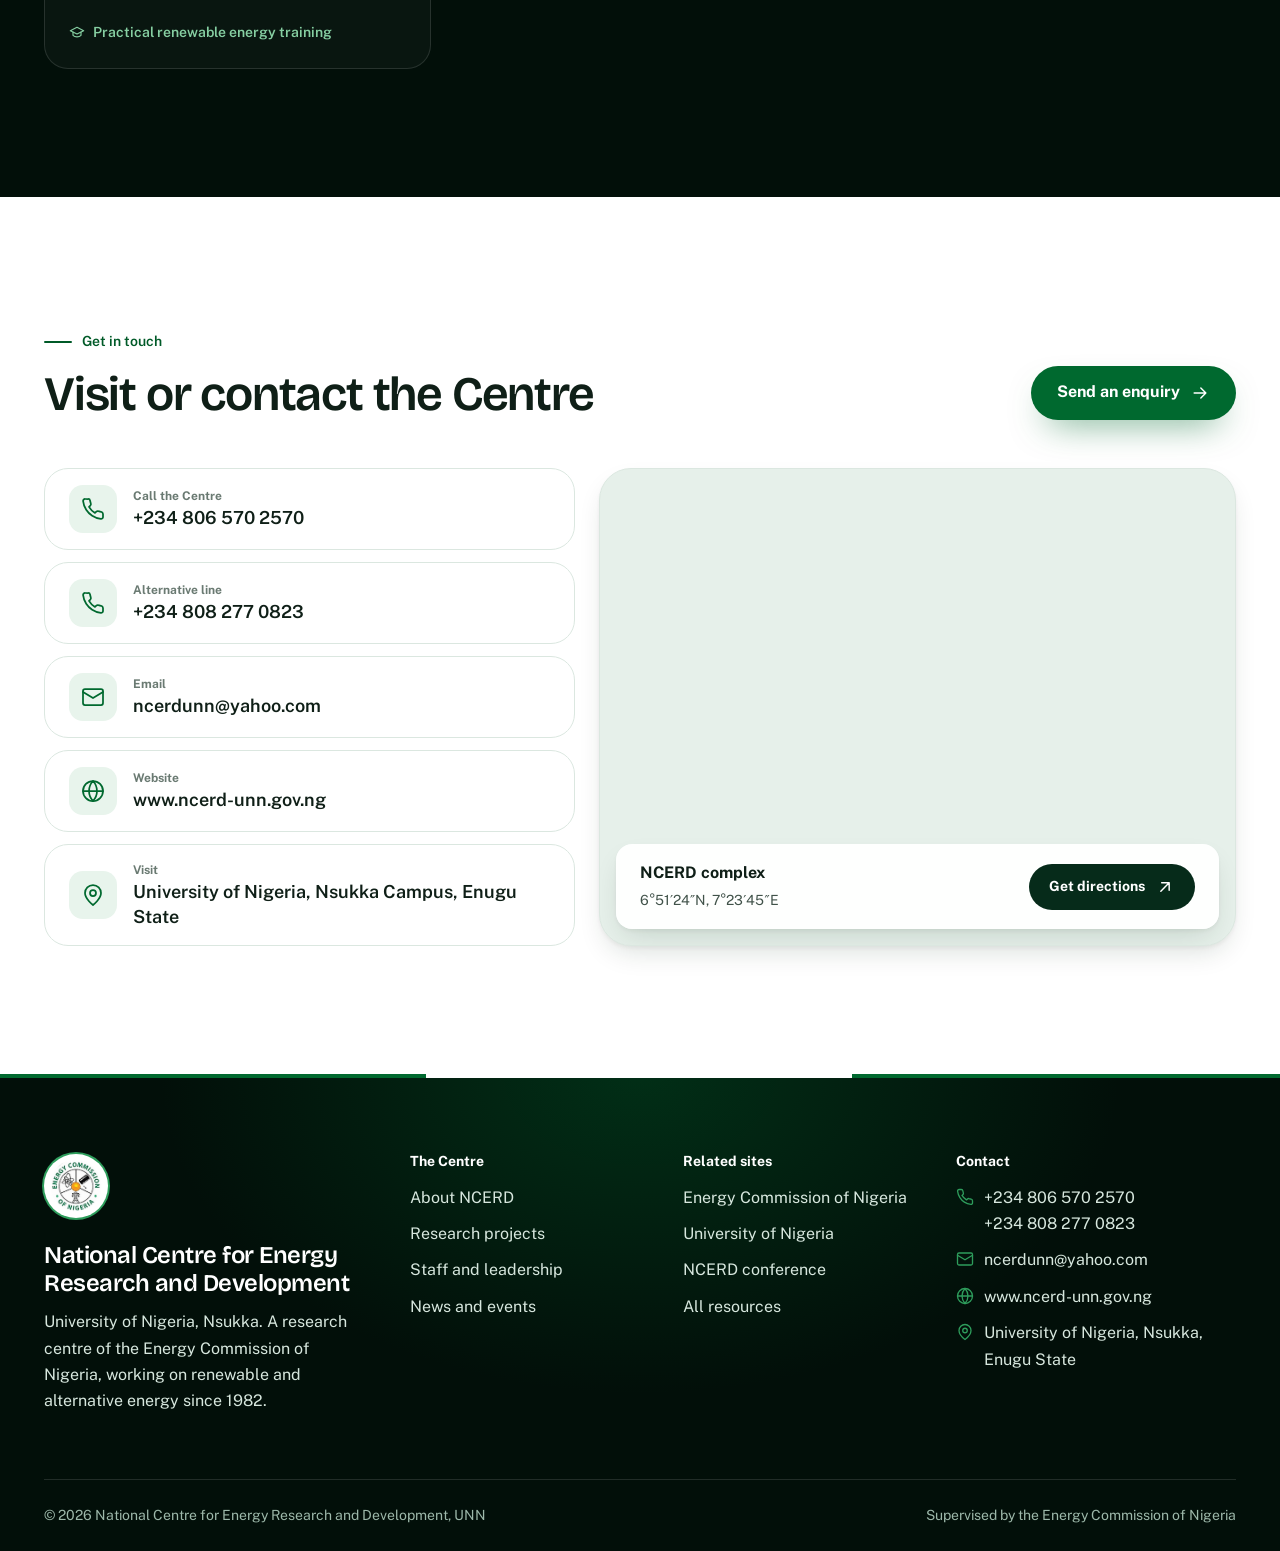
==== commit 95f7c736: "Add BARECKS to the Energy Commission centres Add the Barefoot Renewable Energy College, Osara (BAREC" ====
--- a/index.html
+++ b/index.html
@@ -70,7 +70,7 @@
       <div class="stat hl"><svg class="ic" viewBox="0 0 24 24" aria-hidden="true"><path d="M8 21h12a2 2 0 0 0 2-2v-2H10v2a2 2 0 1 1-4 0V5a2 2 0 1 0-4 0v3h4"/><path d="M19 17V5a2 2 0 0 0-2-2H4"/></svg><b data-count="1980">1980</b><span>Established by Act of the National Assembly</span></div>
       <div class="stat"><svg class="ic" viewBox="0 0 24 24" aria-hidden="true"><path d="m12 2 10 5-10 5L2 7z"/><path d="m2 17 10 5 10-5M2 12l10 5 10-5"/></svg><b data-count="9">9</b><span>Research units</span></div>
       <div class="stat"><svg class="ic" viewBox="0 0 24 24" aria-hidden="true"><rect x="8" y="2" width="8" height="4" rx="1"/><path d="M16 4h2a2 2 0 0 1 2 2v14a2 2 0 0 1-2 2H6a2 2 0 0 1-2-2V6a2 2 0 0 1 2-2h2"/><path d="m9 14 2 2 4-4"/></svg><b data-count="37">37</b><span>Published research projects</span></div>
-      <div class="stat green"><svg class="ic" viewBox="0 0 24 24" aria-hidden="true"><circle cx="12" cy="5" r="3"/><circle cx="5" cy="19" r="3"/><circle cx="19" cy="19" r="3"/><path d="M12 8v4M12 12l-5 4.5M12 12l5 4.5"/></svg><b data-count="6">6</b><span>Energy Commission research centres nationwide</span></div>
+      <div class="stat green"><svg class="ic" viewBox="0 0 24 24" aria-hidden="true"><rect x="3" y="4" width="18" height="18" rx="2"/><path d="M16 2v4M8 2v4M3 10h18"/></svg><b data-count="1982">1982</b><span>Full operation on the Nsukka campus</span></div>
     </div>
   </div>
 </section>
@@ -207,10 +207,10 @@
 <section class="dark" aria-labelledby="net-title">
   <div class="wrap">
     <div class="head-row">
-      <div class="reveal"><span class="eyebrow">National network</span><h2 id="net-title">Energy Commission of Nigeria research centres</h2><p class="lede">The Energy Commission of Nigeria supervises six research centres, each hosted by a federal university and focused on one part of the energy sector.</p></div>
+      <div class="reveal"><span class="eyebrow">National network</span><h2 id="net-title">Energy Commission of Nigeria centres</h2><p class="lede">The Commission's research centres and institutions across Nigeria, each hosted by a university and focused on one part of the energy sector.</p></div>
       <a class="btn btn-glass reveal" href="https://energy.gov.ng" target="_blank" rel="noopener">Visit energy.gov.ng <svg class="ic" viewBox="0 0 24 24" aria-hidden="true"><path d="M7 17 17 7M8 7h9v9"/></svg></a>
     </div>
-    <div class="net" data-stagger><article class="centre here"><span class="here-pill">You are here</span><span class="ab">NCERD</span><h3>National Centre for Energy Research and Development</h3><p>University of Nigeria, Nsukka</p><div class="focus"><svg class="ic" viewBox="0 0 24 24" aria-hidden="true"><circle cx="12" cy="12" r="4"/><path d="M12 2v2M12 20v2M4.9 4.9l1.4 1.4M17.7 17.7l1.4 1.4M2 12h2M20 12h2M4.9 19.1l1.4-1.4M17.7 6.3l1.4-1.4"/></svg>Solar and renewable energy</div></article><article class="centre"><span class="ab">SERC</span><h3>Sokoto Energy Research Centre</h3><p>Usmanu Danfodiyo University, Sokoto</p><div class="focus"><svg class="ic" viewBox="0 0 24 24" aria-hidden="true"><circle cx="12" cy="12" r="4"/><path d="M12 2v2M12 20v2M4.9 4.9l1.4 1.4M17.7 17.7l1.4 1.4M2 12h2M20 12h2M4.9 19.1l1.4-1.4M17.7 6.3l1.4-1.4"/></svg>Solar and renewable energy</div></article><article class="centre"><span class="ab">NCEEC</span><h3>National Centre for Energy Efficiency and Conservation</h3><p>University of Lagos</p><div class="focus"><svg class="ic" viewBox="0 0 24 24" aria-hidden="true"><path d="M12 14l4-4"/><path d="M3.3 19a10 10 0 1 1 17.4 0"/></svg>Energy efficiency and conservation</div></article><article class="centre"><span class="ab">NACHRED</span><h3>National Centre for Hydropower Research and Development</h3><p>University of Ilorin</p><div class="focus"><svg class="ic" viewBox="0 0 24 24" aria-hidden="true"><path d="M12 22a7 7 0 0 0 7-7c0-2-1-3.9-3-5.5S12.5 5.5 12 3c-.5 2.5-2 4.9-4 6.5S5 13 5 15a7 7 0 0 0 7 7z"/></svg>Hydropower</div></article><article class="centre"><span class="ab">NCEE</span><h3>National Centre for Energy and Environment</h3><p>University of Benin</p><div class="focus"><svg class="ic" viewBox="0 0 24 24" aria-hidden="true"><path d="M11 20A7 7 0 0 1 9.8 6.1C15.5 5 17 4.5 19 2c1 2 2 4.2 2 8 0 5.5-4.8 10-10 10z"/><path d="M2 21c0-3 1.9-5.4 5-6 2.5-.5 4.6-1.9 6-4"/></svg>Energy and environment</div></article><article class="centre"><span class="ab">NCPRD</span><h3>National Centre for Petroleum Research and Development</h3><p>Abubakar Tafawa Balewa University, Bauchi</p><div class="focus"><svg class="ic" viewBox="0 0 24 24" aria-hidden="true"><path d="m8 3 4 8 5-5 5 15H2z"/></svg>Petroleum</div></article></div>
+    <div class="net" data-stagger><article class="centre here"><span class="here-pill">You are here</span><span class="ab">NCERD</span><h3>National Centre for Energy Research and Development</h3><p>University of Nigeria, Nsukka</p><div class="focus"><svg class="ic" viewBox="0 0 24 24" aria-hidden="true"><circle cx="12" cy="12" r="4"/><path d="M12 2v2M12 20v2M4.9 4.9l1.4 1.4M17.7 17.7l1.4 1.4M2 12h2M20 12h2M4.9 19.1l1.4-1.4M17.7 6.3l1.4-1.4"/></svg>Solar and renewable energy</div></article><article class="centre"><span class="ab">SERC</span><h3>Sokoto Energy Research Centre</h3><p>Usmanu Danfodiyo University, Sokoto</p><div class="focus"><svg class="ic" viewBox="0 0 24 24" aria-hidden="true"><circle cx="12" cy="12" r="4"/><path d="M12 2v2M12 20v2M4.9 4.9l1.4 1.4M17.7 17.7l1.4 1.4M2 12h2M20 12h2M4.9 19.1l1.4-1.4M17.7 6.3l1.4-1.4"/></svg>Solar and renewable energy</div></article><article class="centre"><span class="ab">NCEEC</span><h3>National Centre for Energy Efficiency and Conservation</h3><p>University of Lagos</p><div class="focus"><svg class="ic" viewBox="0 0 24 24" aria-hidden="true"><path d="M12 14l4-4"/><path d="M3.3 19a10 10 0 1 1 17.4 0"/></svg>Energy efficiency and conservation</div></article><article class="centre"><span class="ab">NACHRED</span><h3>National Centre for Hydropower Research and Development</h3><p>University of Ilorin</p><div class="focus"><svg class="ic" viewBox="0 0 24 24" aria-hidden="true"><path d="M12 22a7 7 0 0 0 7-7c0-2-1-3.9-3-5.5S12.5 5.5 12 3c-.5 2.5-2 4.9-4 6.5S5 13 5 15a7 7 0 0 0 7 7z"/></svg>Hydropower</div></article><article class="centre"><span class="ab">NCEE</span><h3>National Centre for Energy and Environment</h3><p>University of Benin</p><div class="focus"><svg class="ic" viewBox="0 0 24 24" aria-hidden="true"><path d="M11 20A7 7 0 0 1 9.8 6.1C15.5 5 17 4.5 19 2c1 2 2 4.2 2 8 0 5.5-4.8 10-10 10z"/><path d="M2 21c0-3 1.9-5.4 5-6 2.5-.5 4.6-1.9 6-4"/></svg>Energy and environment</div></article><article class="centre"><span class="ab">NCPRD</span><h3>National Centre for Petroleum Research and Development</h3><p>Abubakar Tafawa Balewa University, Bauchi</p><div class="focus"><svg class="ic" viewBox="0 0 24 24" aria-hidden="true"><path d="m8 3 4 8 5-5 5 15H2z"/></svg>Petroleum</div></article><article class="centre"><span class="ab">BARECKS</span><h3>Barefoot Renewable Energy College, Osara</h3><p>Confluence University of Science and Technology (CUSTECH), Osara, Kogi State</p><div class="focus"><svg class="ic" viewBox="0 0 24 24" aria-hidden="true"><path d="M22 10 12 5 2 10l10 5 10-5z"/><path d="M6 12v5c3 3 9 3 12 0v-5"/></svg>Practical renewable energy training</div></article></div>
   </div>
 </section>
 
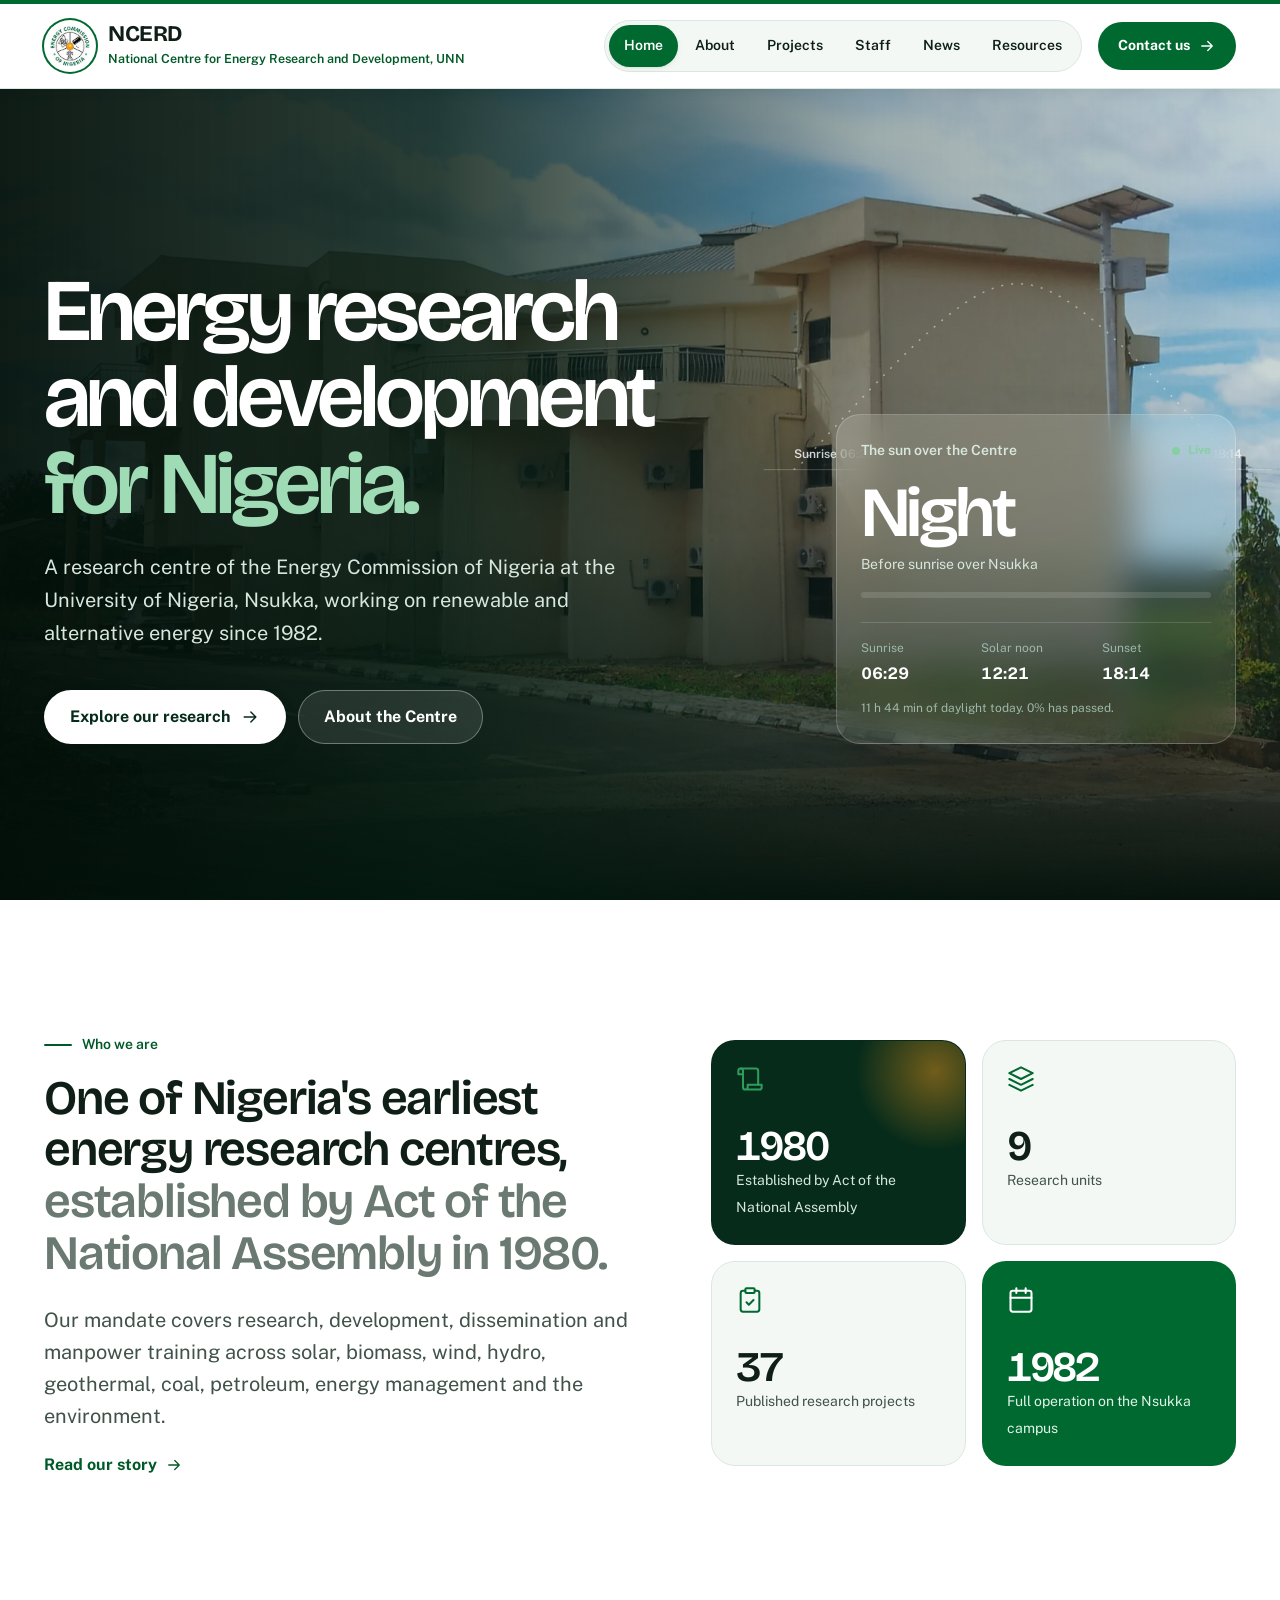
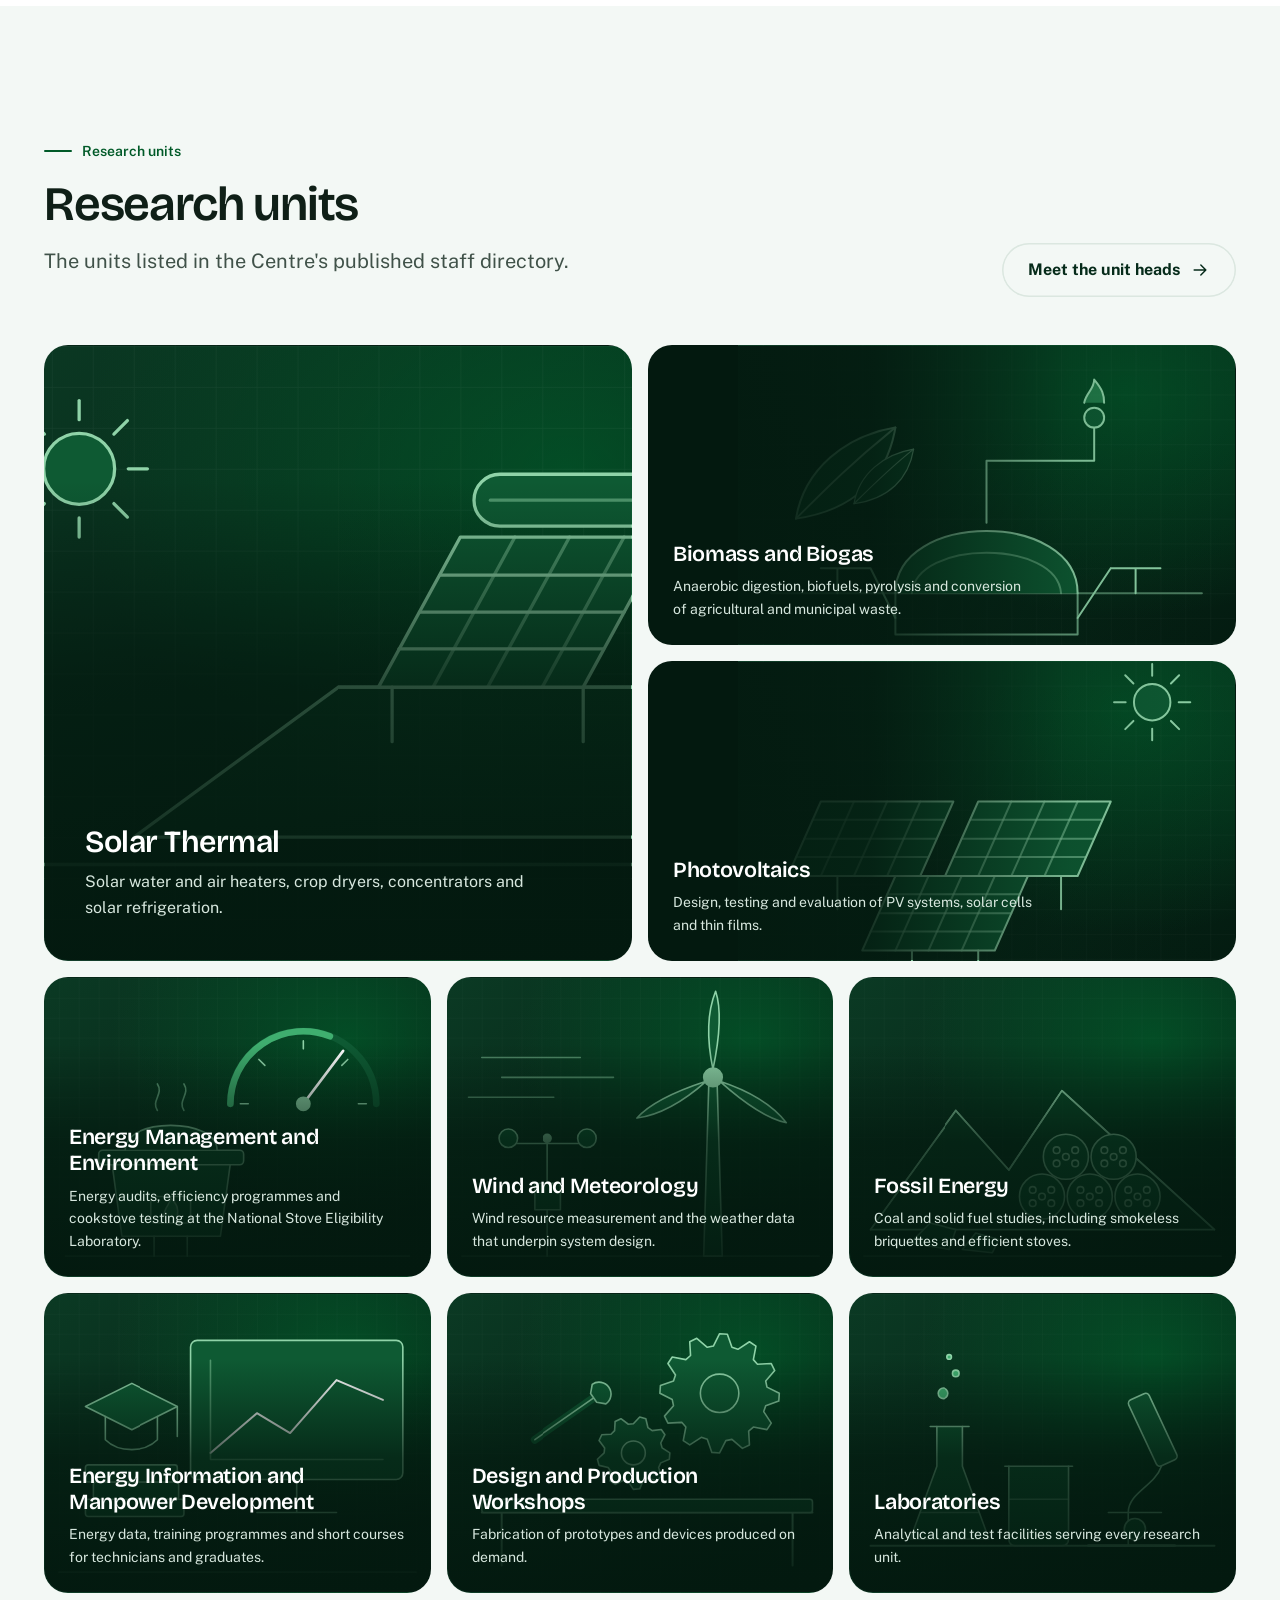
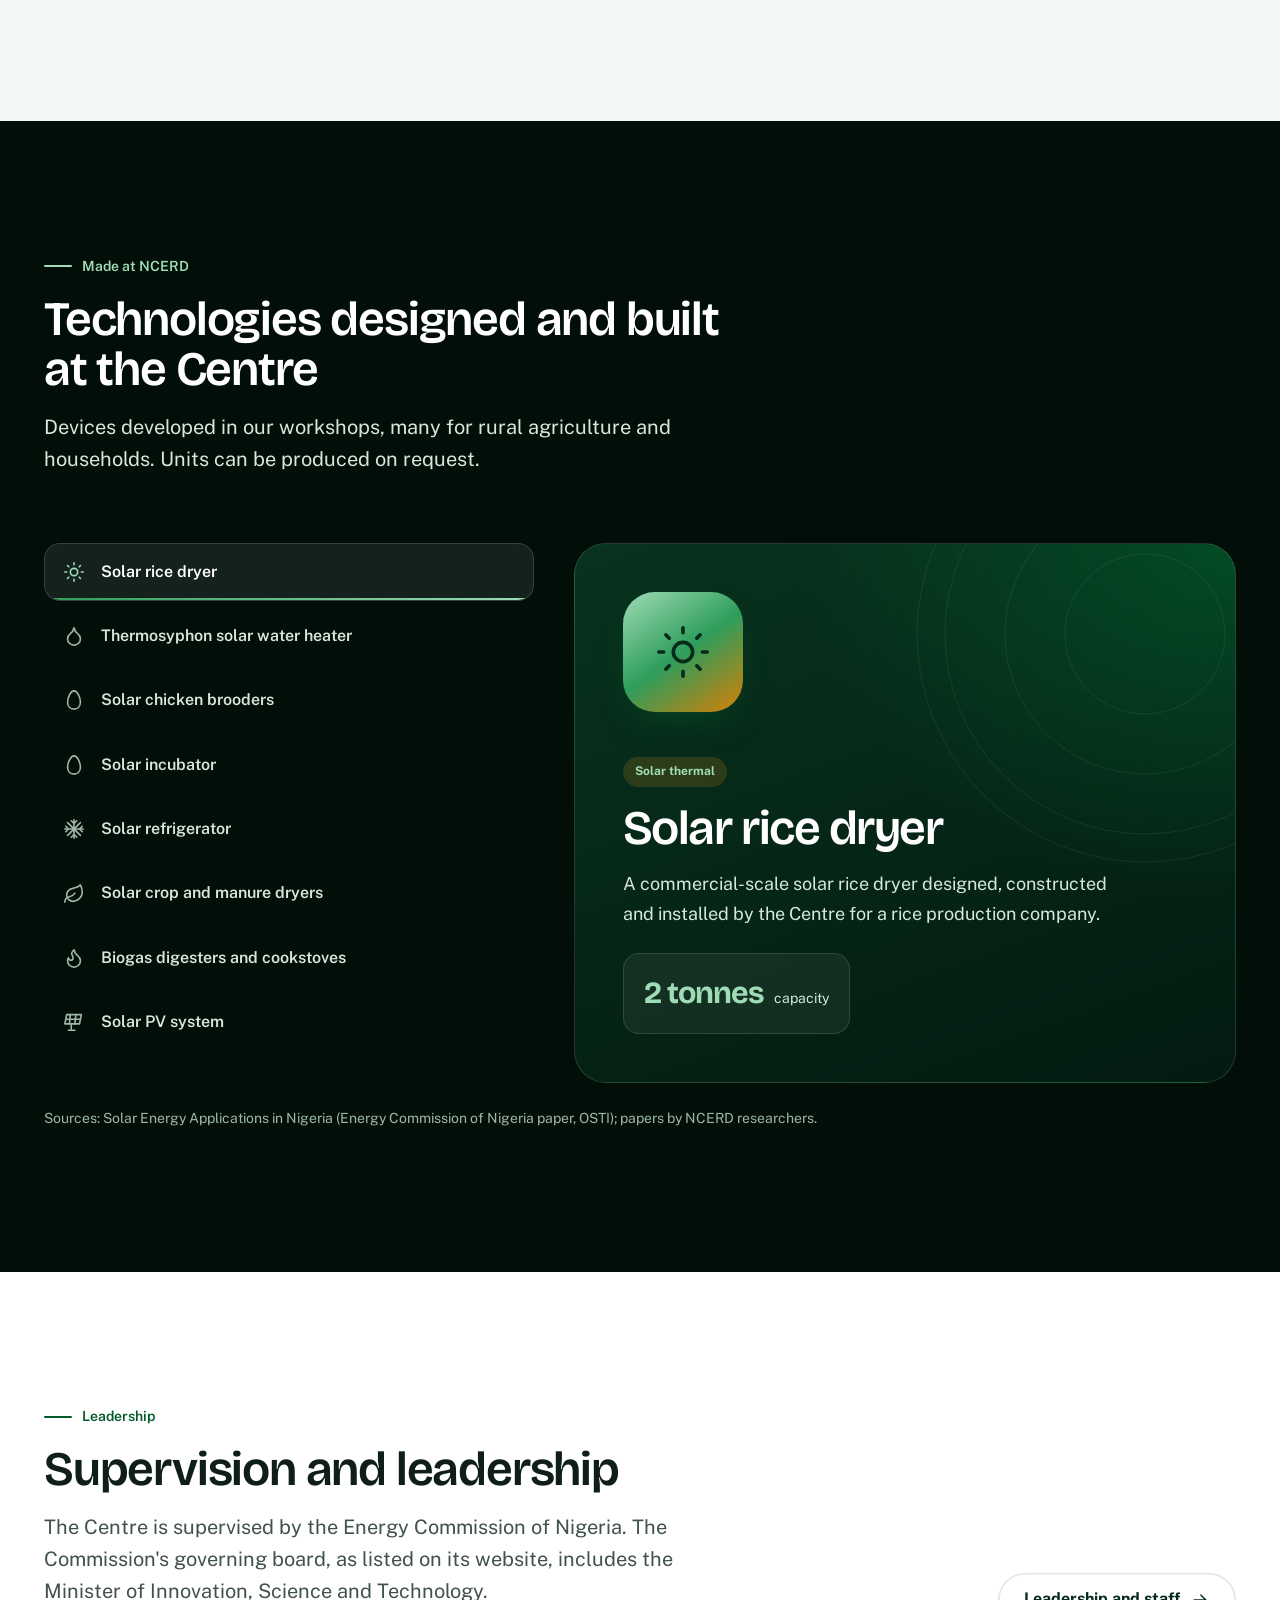
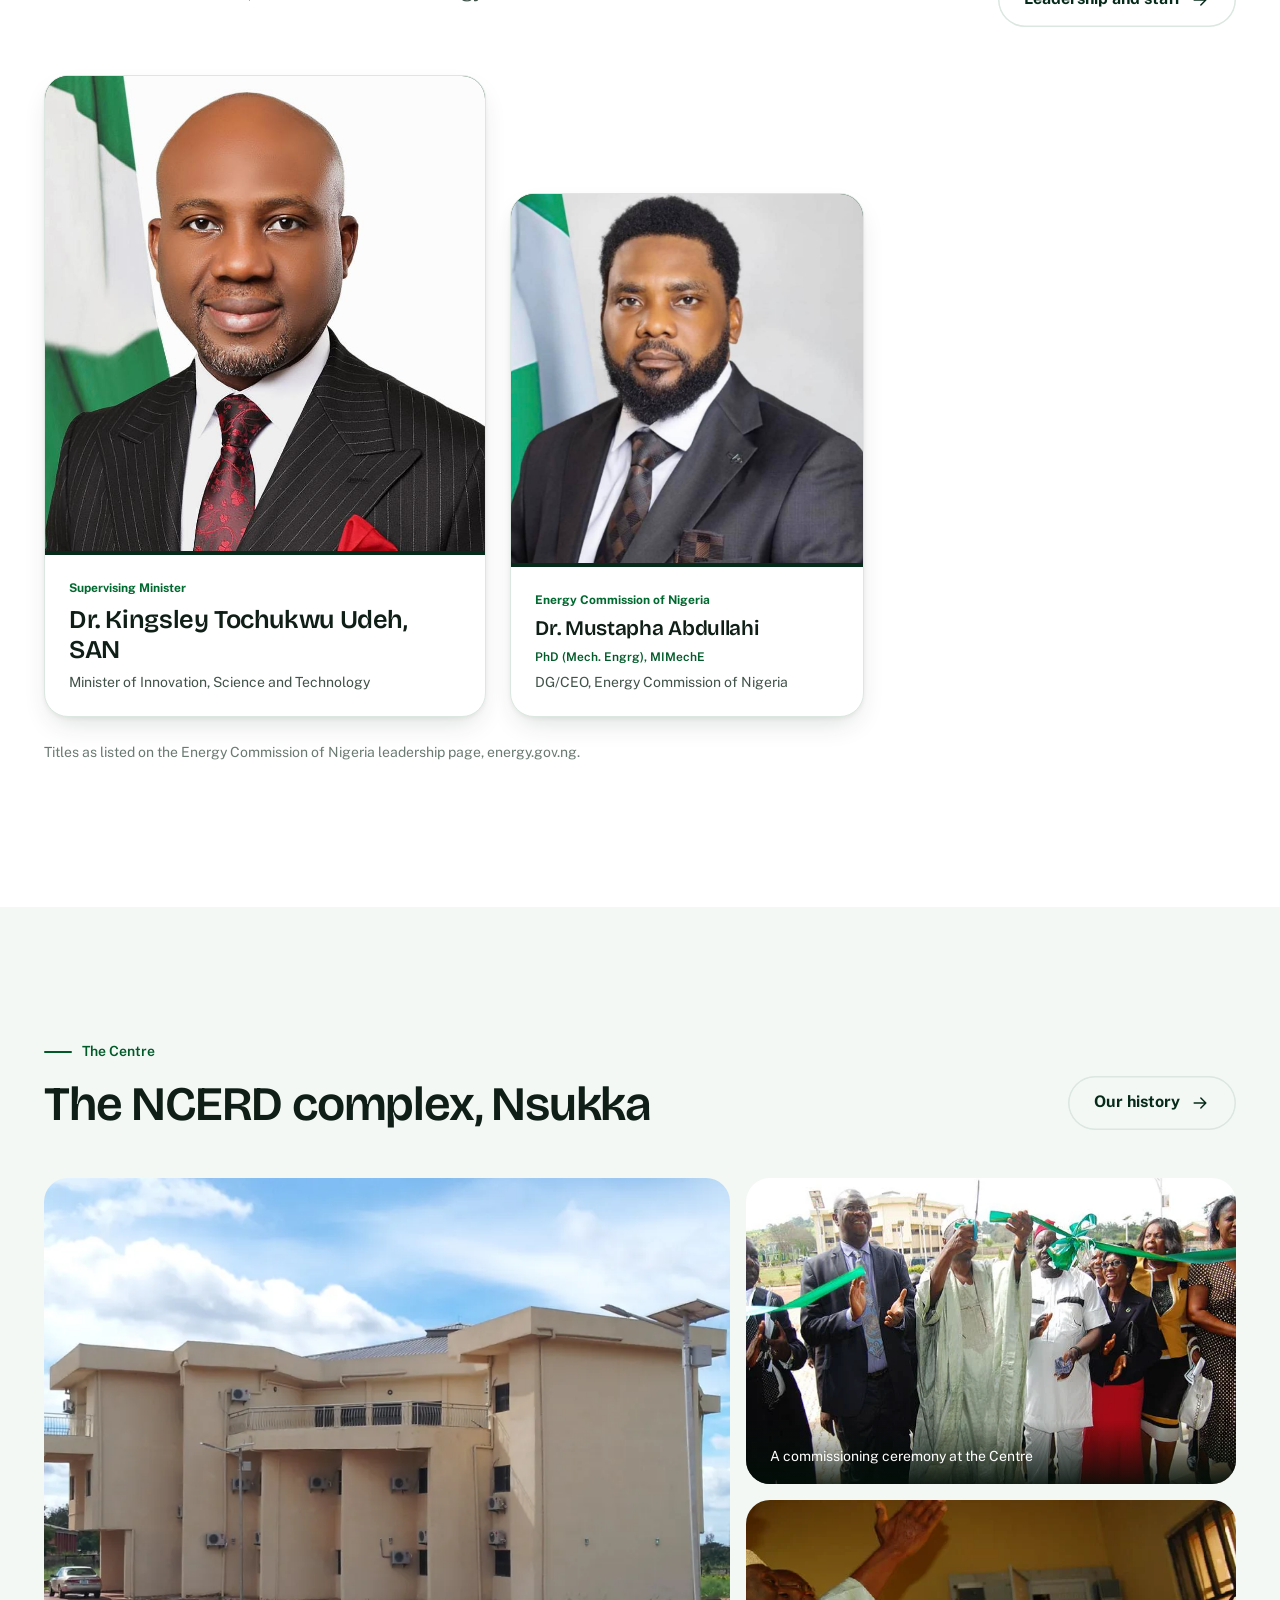
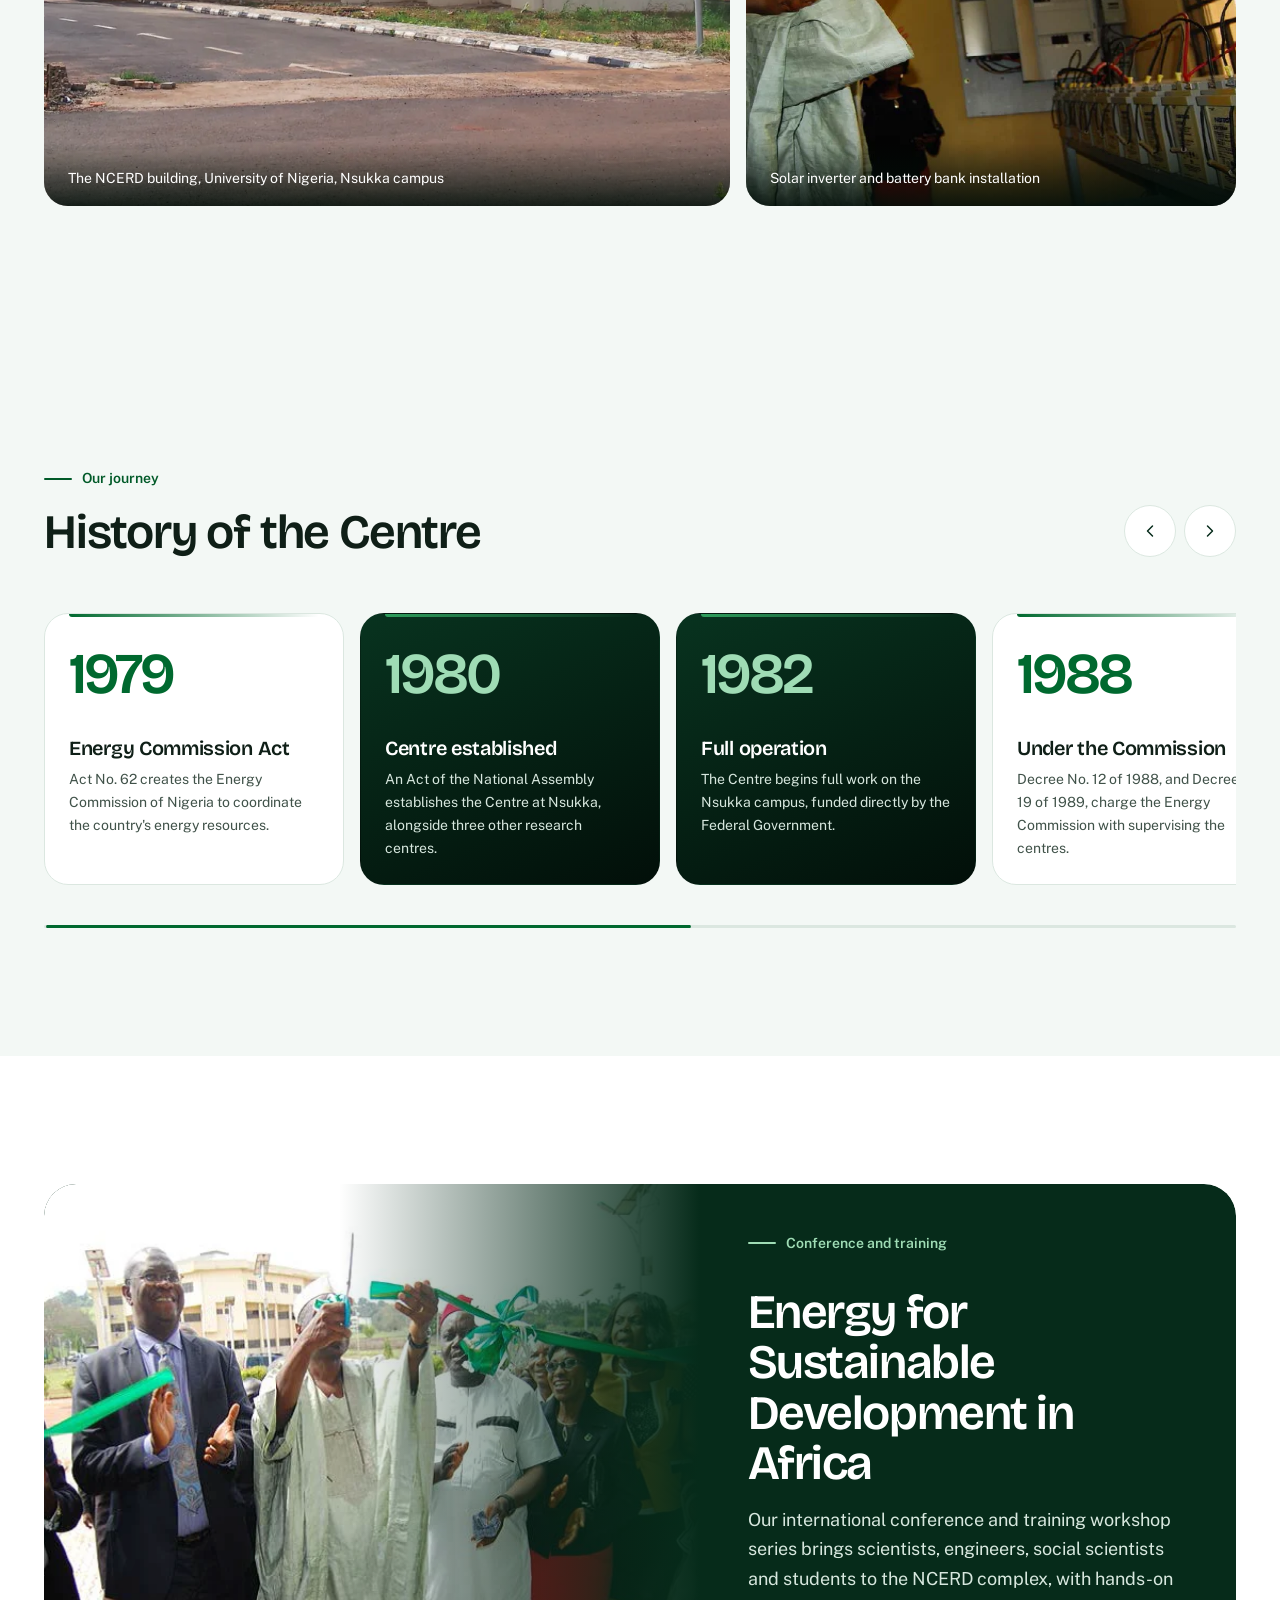
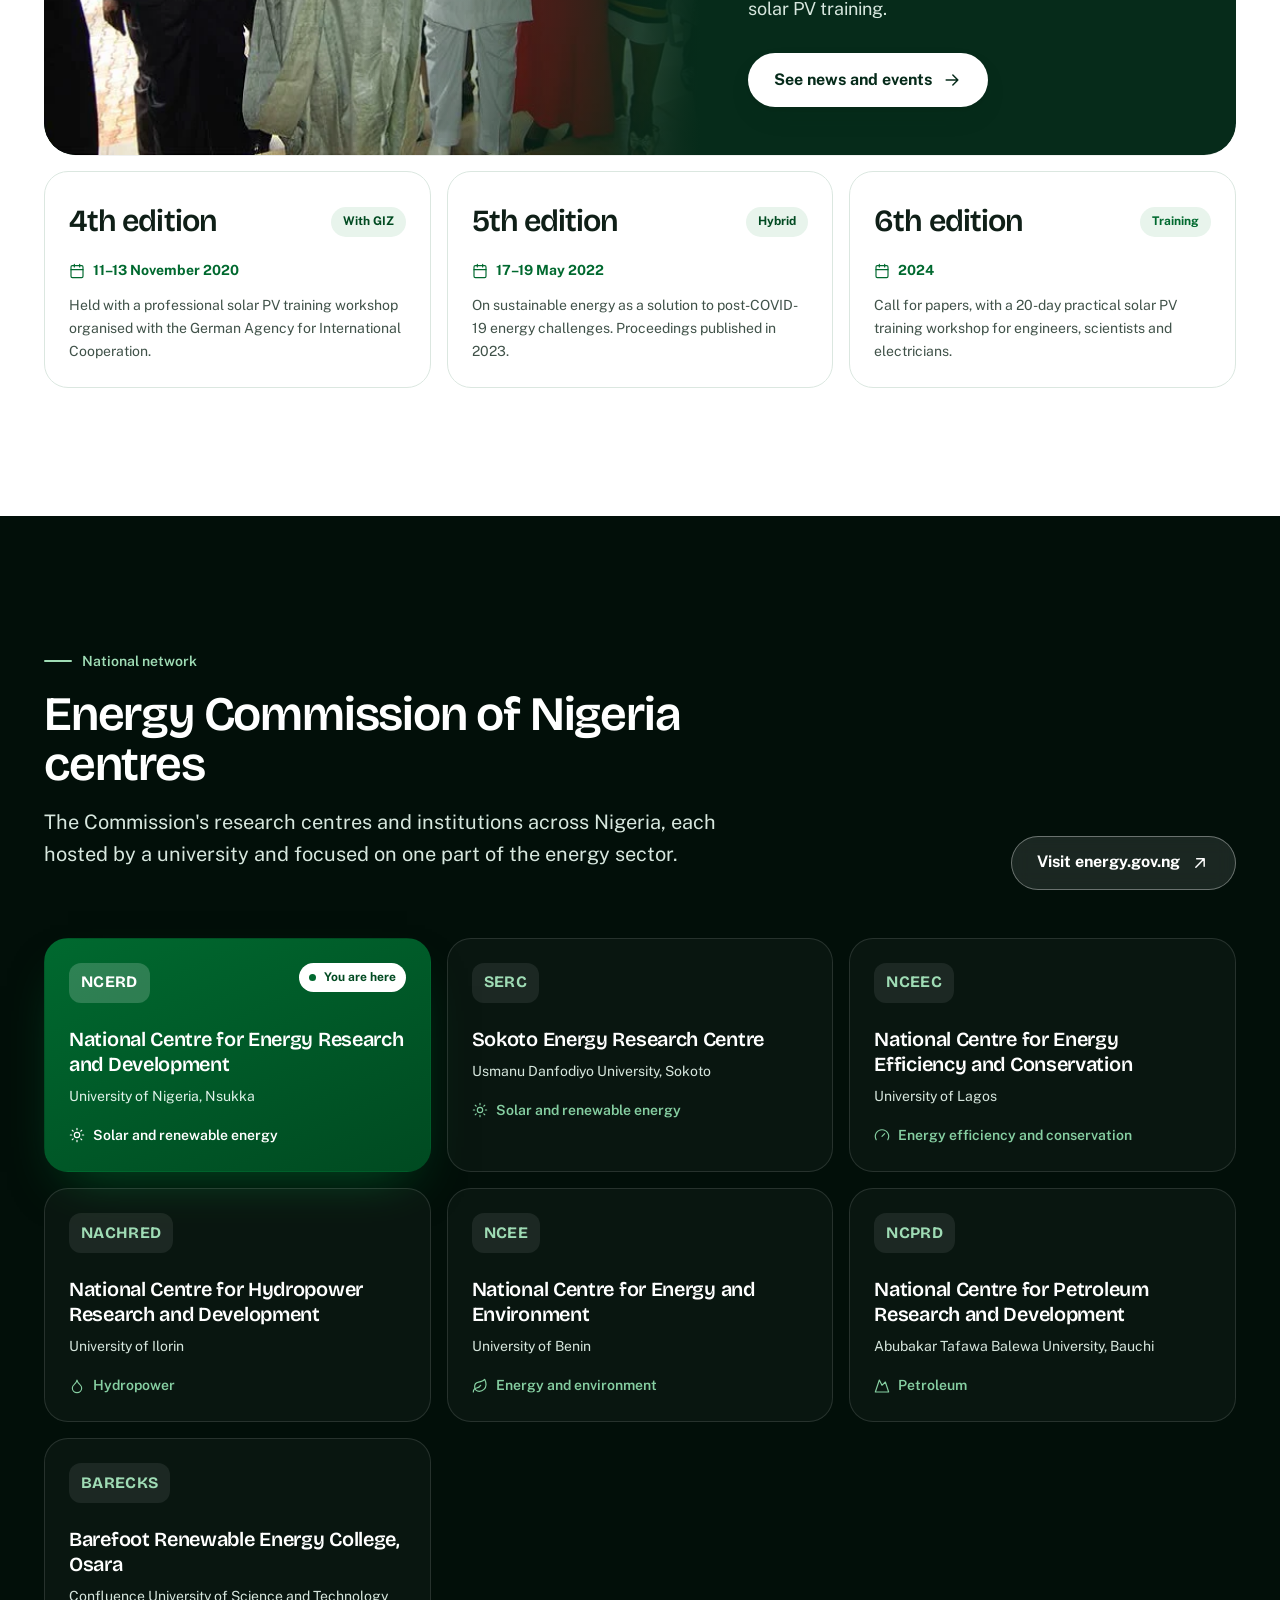
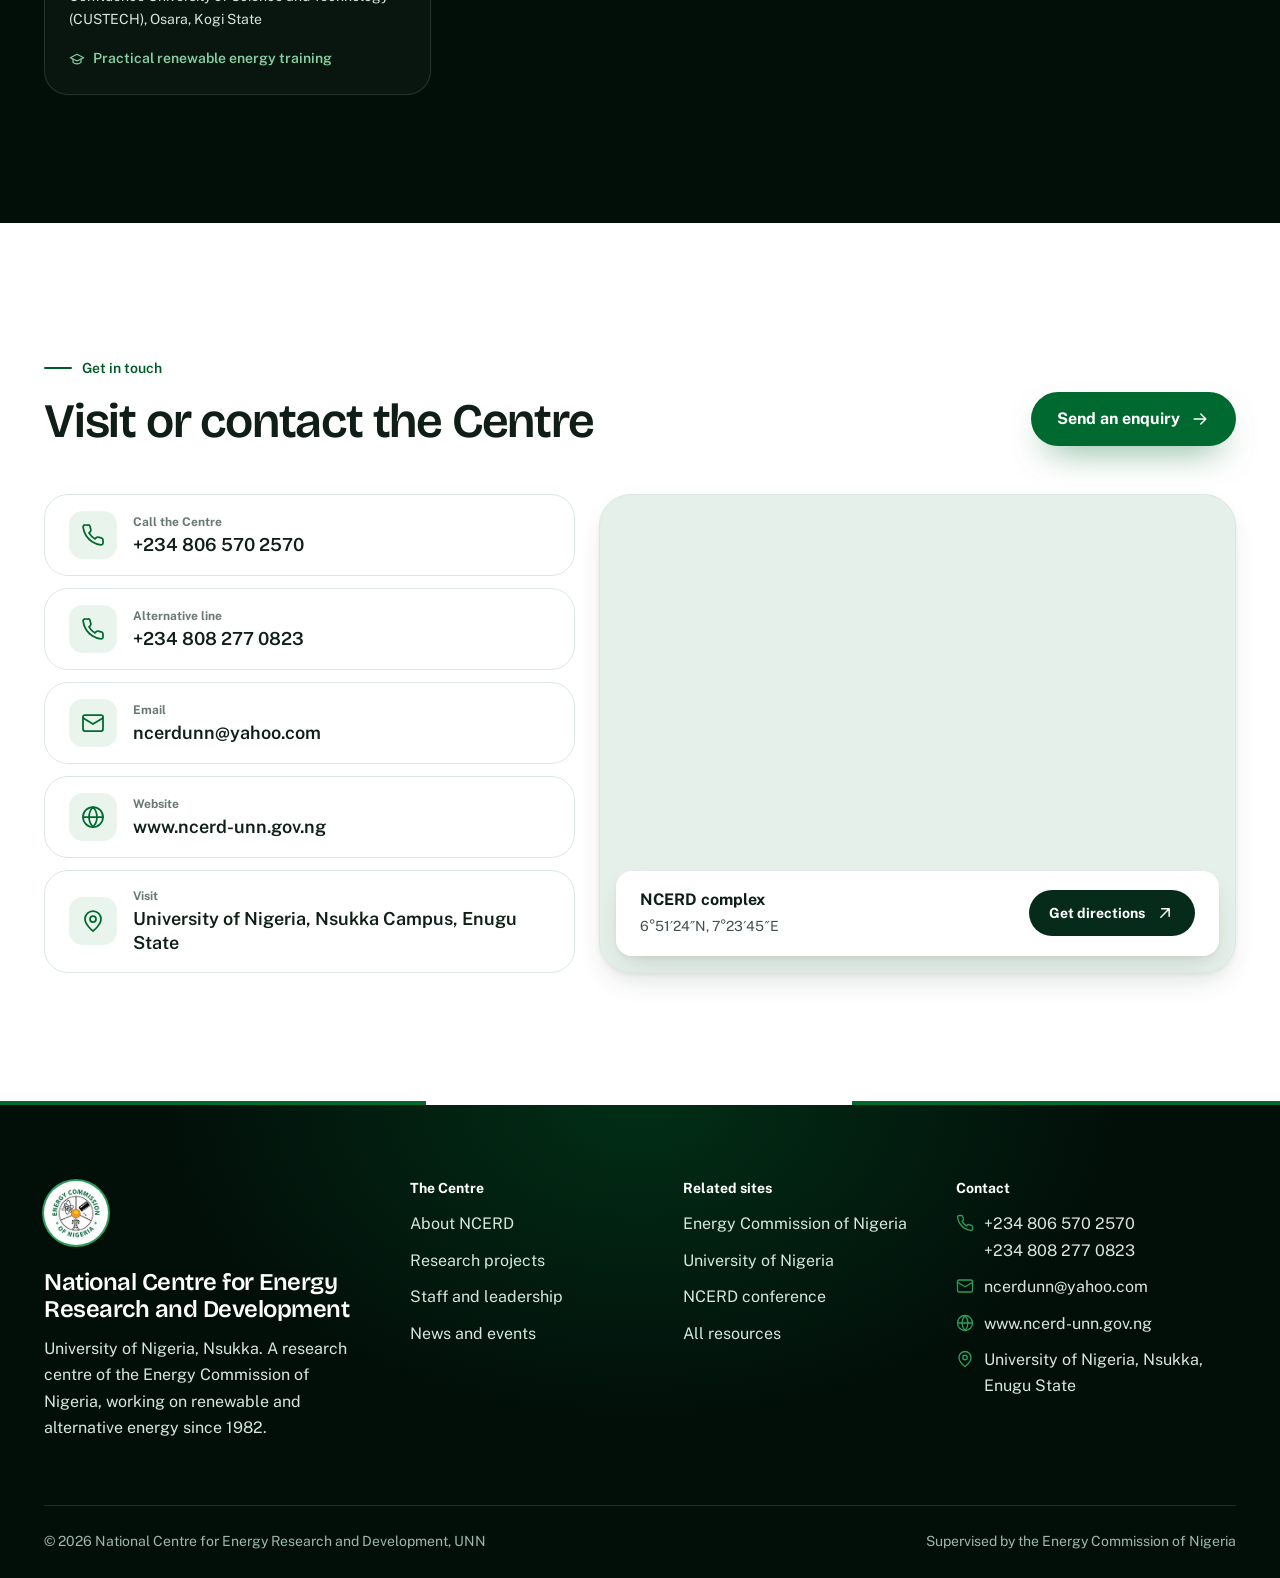
==== commit 7b14eff1: "Show only the Minister and DG in the leadership row Remove the NCERD Director's card from the superv" ====
--- a/index.html
+++ b/index.html
@@ -157,7 +157,7 @@
 <section aria-labelledby="lead-title">
   <div class="wrap">
     <div class="head-row"><div class="reveal"><span class="eyebrow">Leadership</span><h2 id="lead-title">Supervision and leadership</h2><p class="lede">The Centre is supervised by the Energy Commission of Nigeria. The Commission's governing board, as listed on its website, includes the Minister of Innovation, Science and Technology.</p></div><a class="btn btn-ghost reveal" href="staff-profiles.html">Leadership and staff <svg class="ic" viewBox="0 0 24 24" aria-hidden="true"><path d="M5 12h14M13 6l6 6-6 6"/></svg></a></div>
-    <div class="leaders" data-stagger><article class="leader l1"><div class="ph"><img src="assets/images/leadership/minister.jpg" alt="Dr. Kingsley Tochukwu Udeh, SAN" loading="lazy"><div class="mono" aria-hidden="true">KU</div></div><div class="tx"><span class="rank">Supervising Minister</span><b>Dr. Kingsley Tochukwu Udeh, SAN</b><span class="role">Minister of Innovation, Science and Technology</span></div></article><article class="leader l2"><div class="ph"><img src="assets/images/leadership/dg-ecn.jpg" alt="Dr. Mustapha Abdullahi" loading="lazy"><div class="mono" aria-hidden="true">MA</div></div><div class="tx"><span class="rank">Energy Commission of Nigeria</span><b>Dr. Mustapha Abdullahi</b><span class="cred">PhD (Mech. Engrg), MIMechE</span><span class="role">DG/CEO, Energy Commission of Nigeria</span></div></article><article class="leader l3"><div class="ph"><img src="assets/images/leadership/director-ncerd.jpg" alt="Engr. Dr. Izuchukwu Francis Okafor" loading="lazy"><div class="mono" aria-hidden="true">IO</div></div><div class="tx"><span class="rank">The Centre</span><b>Engr. Dr. Izuchukwu Francis Okafor</b><span class="cred">Ph.D.; M.Eng. (Mechanical Engineering); B.Eng. (Mechanical Engineering); SESN; MWEC-NNC; CMNSE; ASME; R.Engr., COREN</span><span class="role">Ag. Director, National Centre for Energy Research and Development (NCERD), University of Nigeria, Nsukka</span></div></article></div><p class="source" style="color:var(--ink-3)">Titles as listed on the Energy Commission of Nigeria leadership page, energy.gov.ng.</p>
+    <div class="leaders" data-stagger><article class="leader l1"><div class="ph"><img src="assets/images/leadership/minister.jpg" alt="Dr. Kingsley Tochukwu Udeh, SAN" loading="lazy"><div class="mono" aria-hidden="true">KU</div></div><div class="tx"><span class="rank">Supervising Minister</span><b>Dr. Kingsley Tochukwu Udeh, SAN</b><span class="role">Minister of Innovation, Science and Technology</span></div></article><article class="leader l2"><div class="ph"><img src="assets/images/leadership/dg-ecn.jpg" alt="Dr. Mustapha Abdullahi" loading="lazy"><div class="mono" aria-hidden="true">MA</div></div><div class="tx"><span class="rank">Energy Commission of Nigeria</span><b>Dr. Mustapha Abdullahi</b><span class="cred">PhD (Mech. Engrg), MIMechE</span><span class="role">DG/CEO, Energy Commission of Nigeria</span></div></article></div><p class="source" style="color:var(--ink-3)">Titles as listed on the Energy Commission of Nigeria leadership page, energy.gov.ng.</p>
   </div>
 </section>
 
--- a/assets/css/ncerd.css
+++ b/assets/css/ncerd.css
@@ -950,3 +950,5 @@
   .sun-card dd{font-size:var(--fs-14)}
   .hero-grid{gap:var(--s5)}
 }
+/* leadership row: Minister and DG only */
+@media (min-width:901px){.leaders{grid-template-columns:1.25fr 1fr;max-width:820px}}
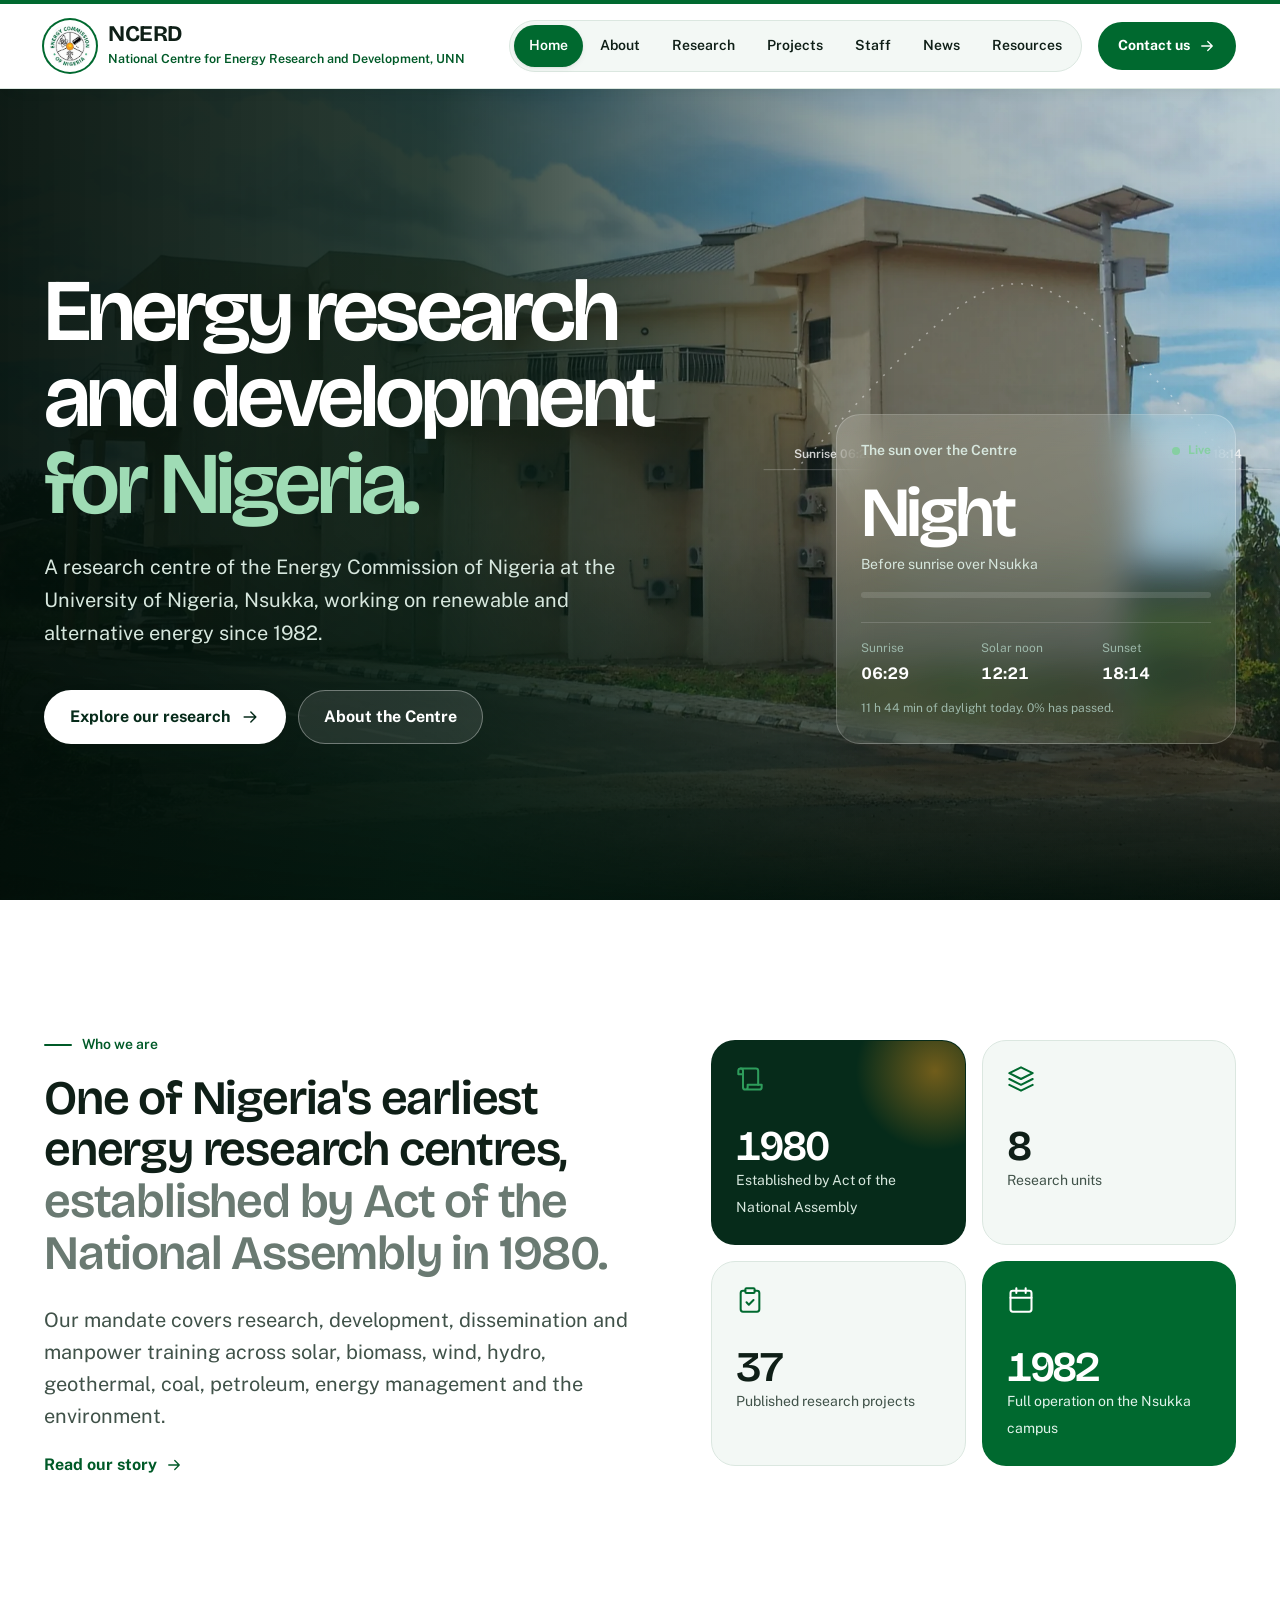
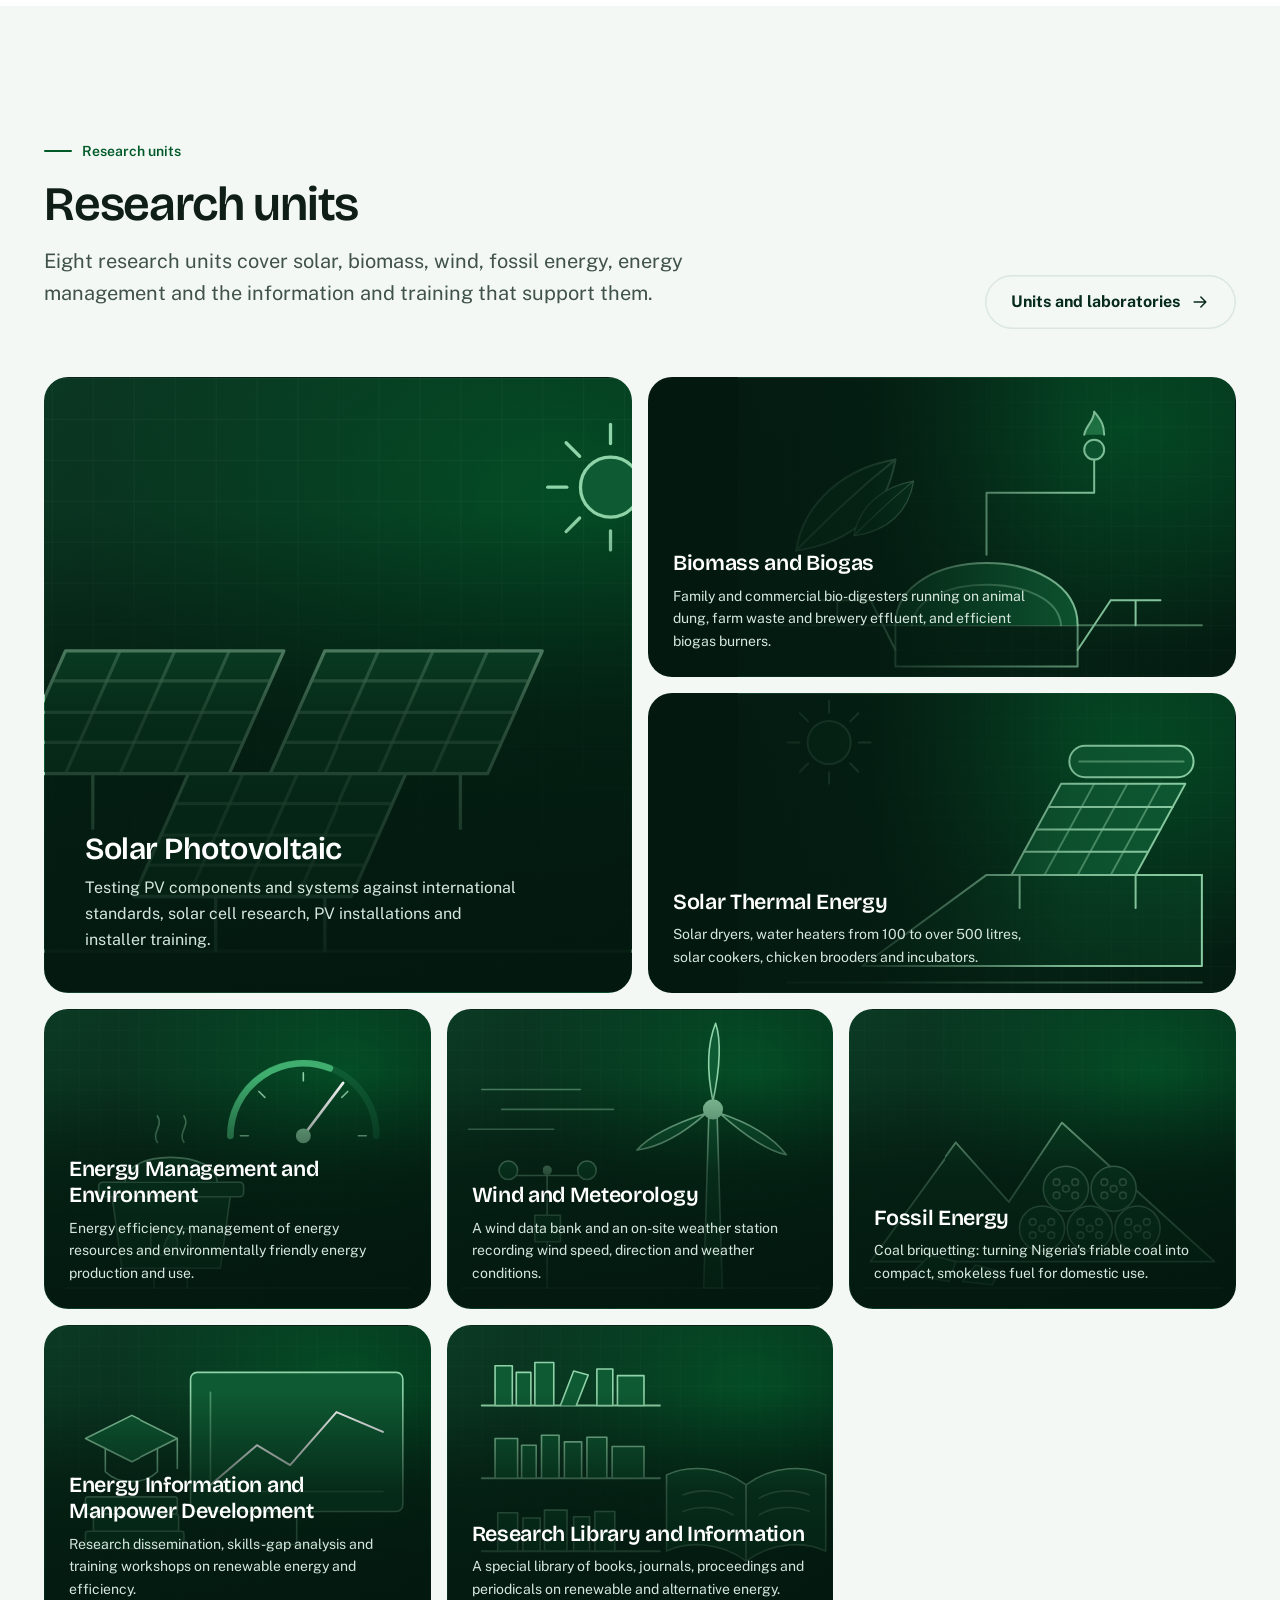
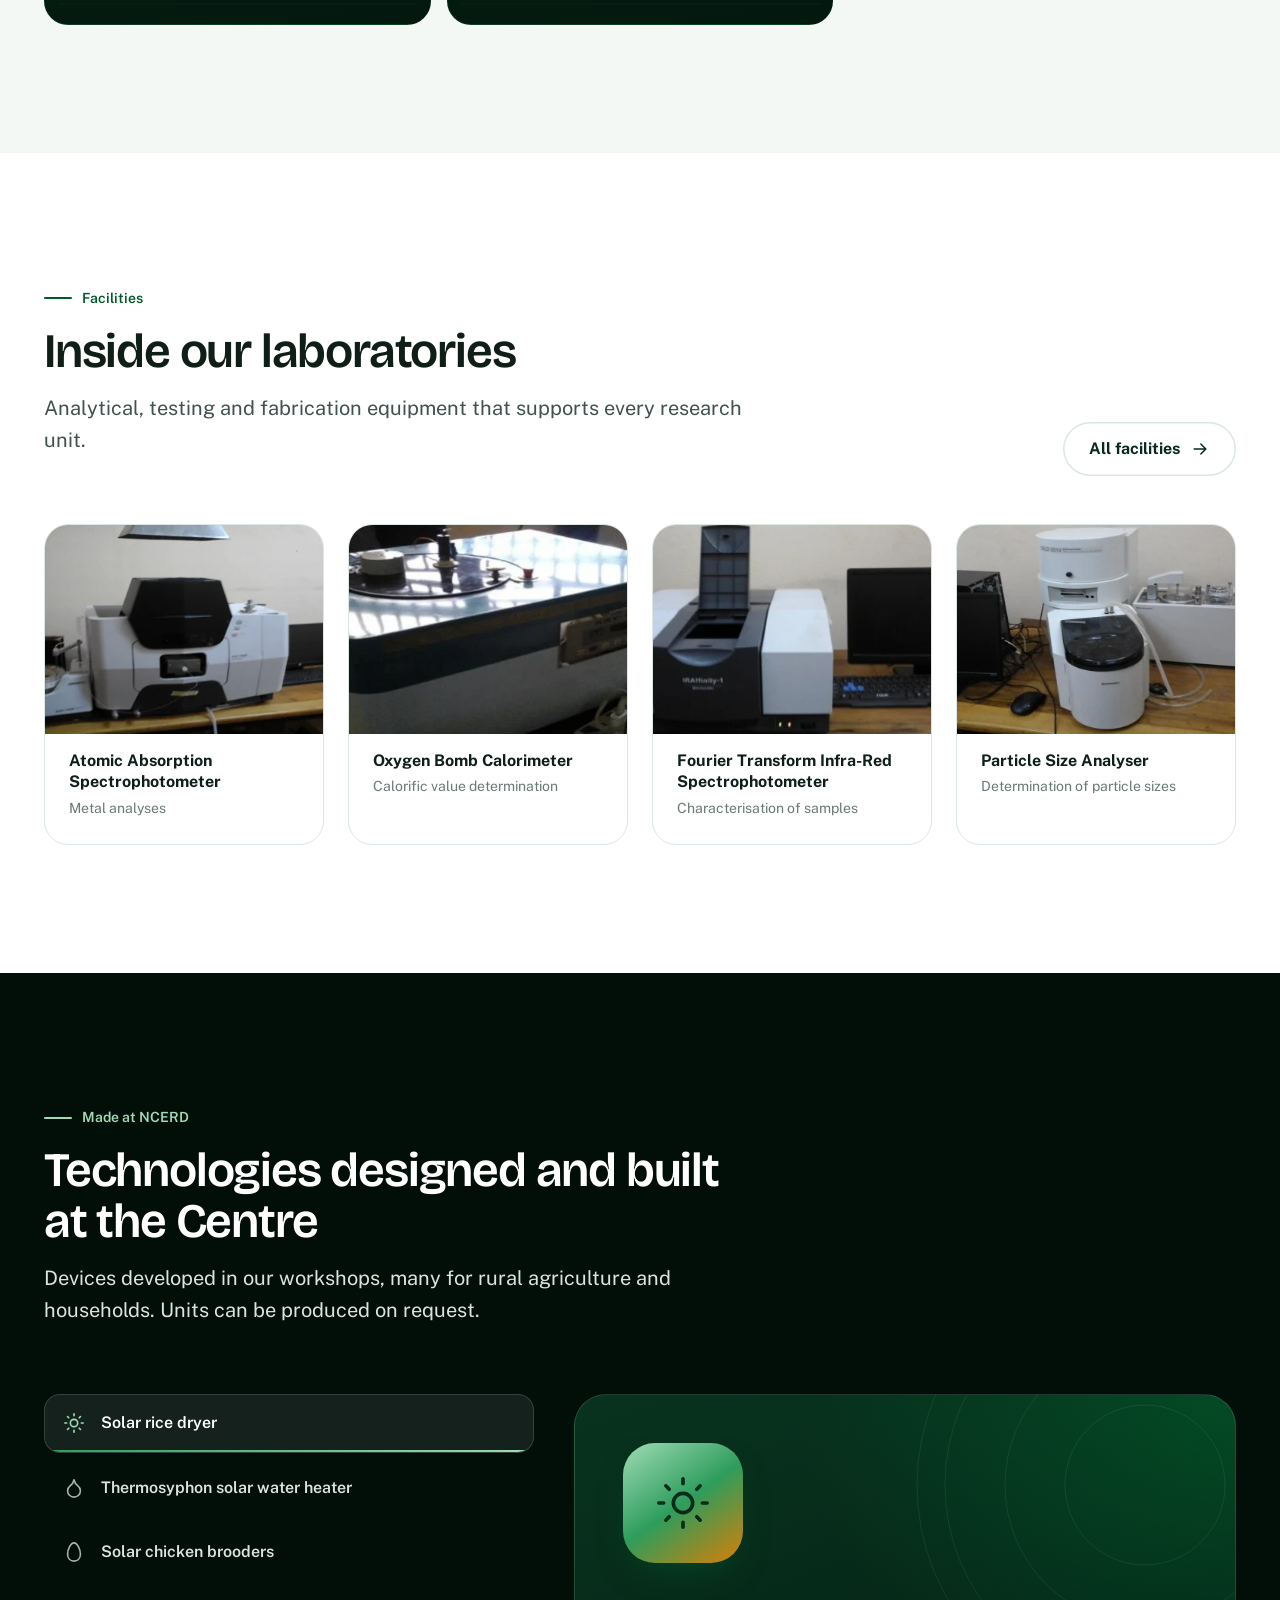
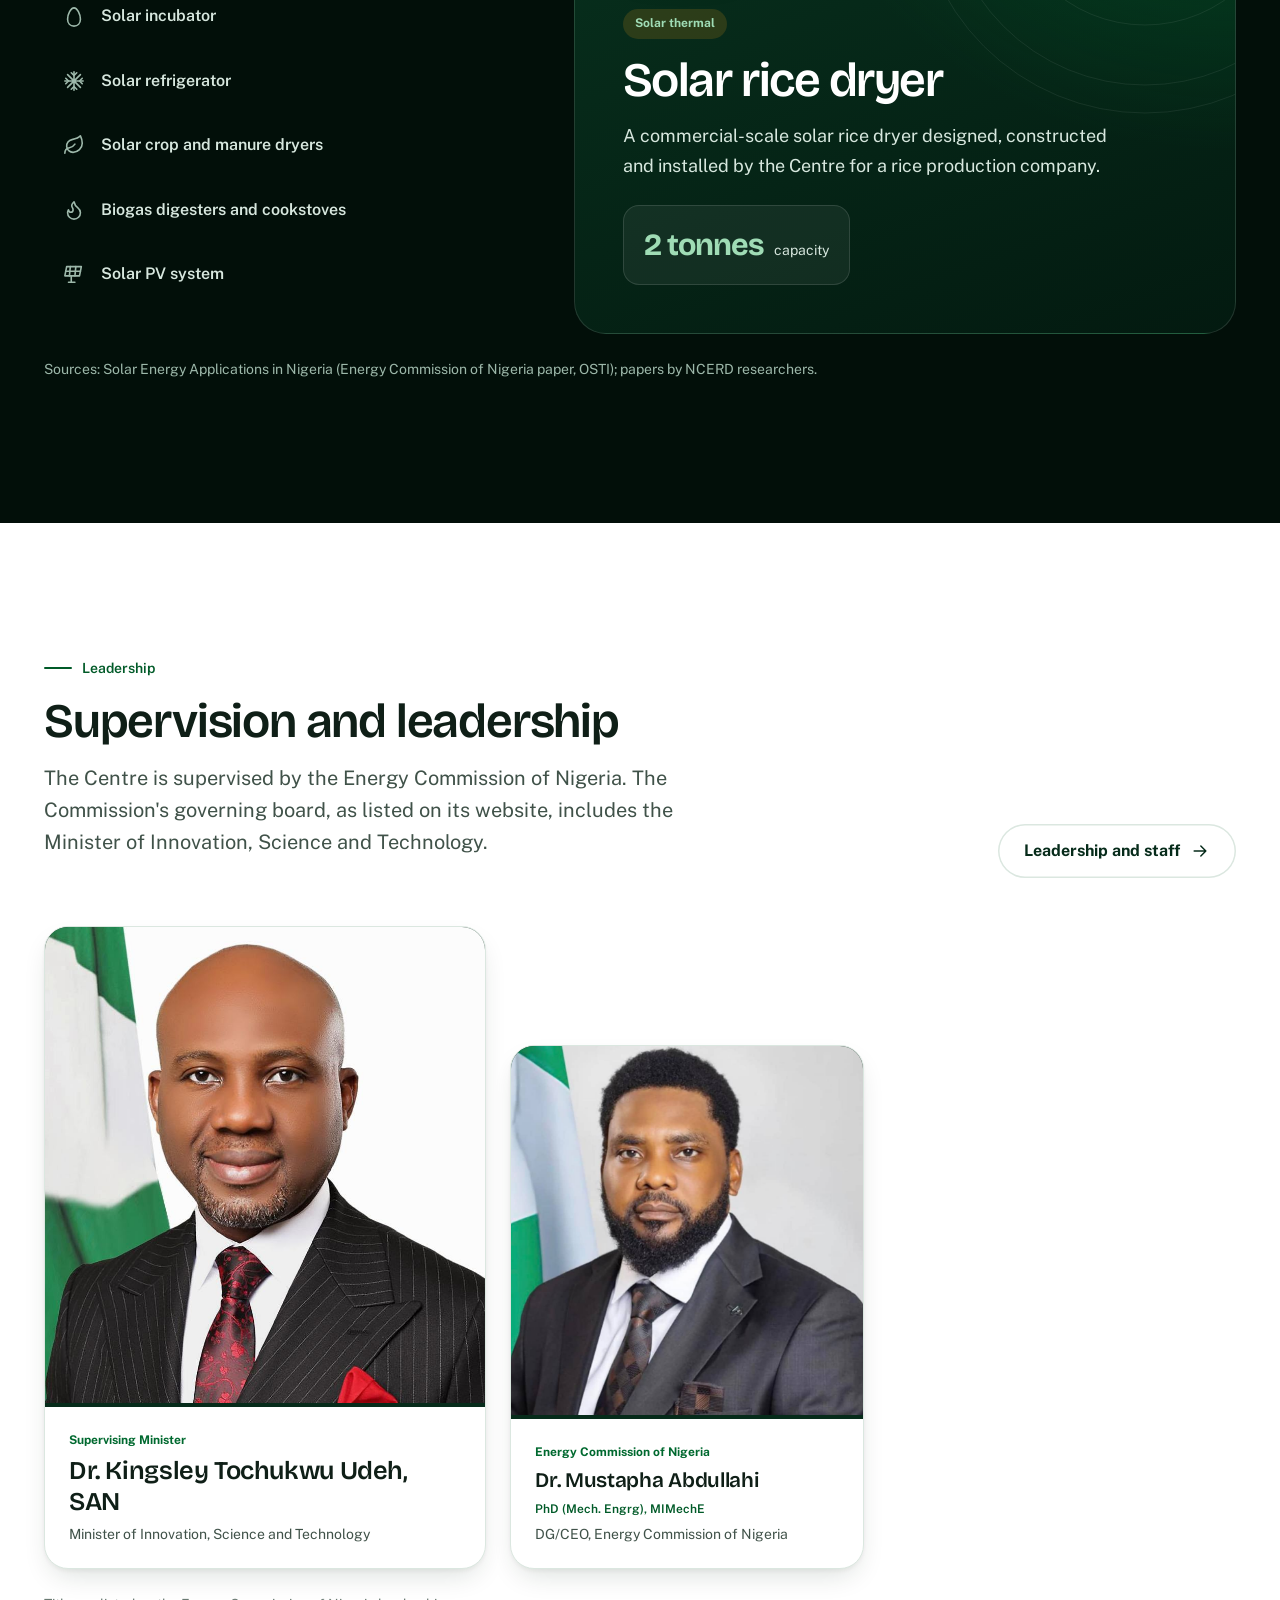
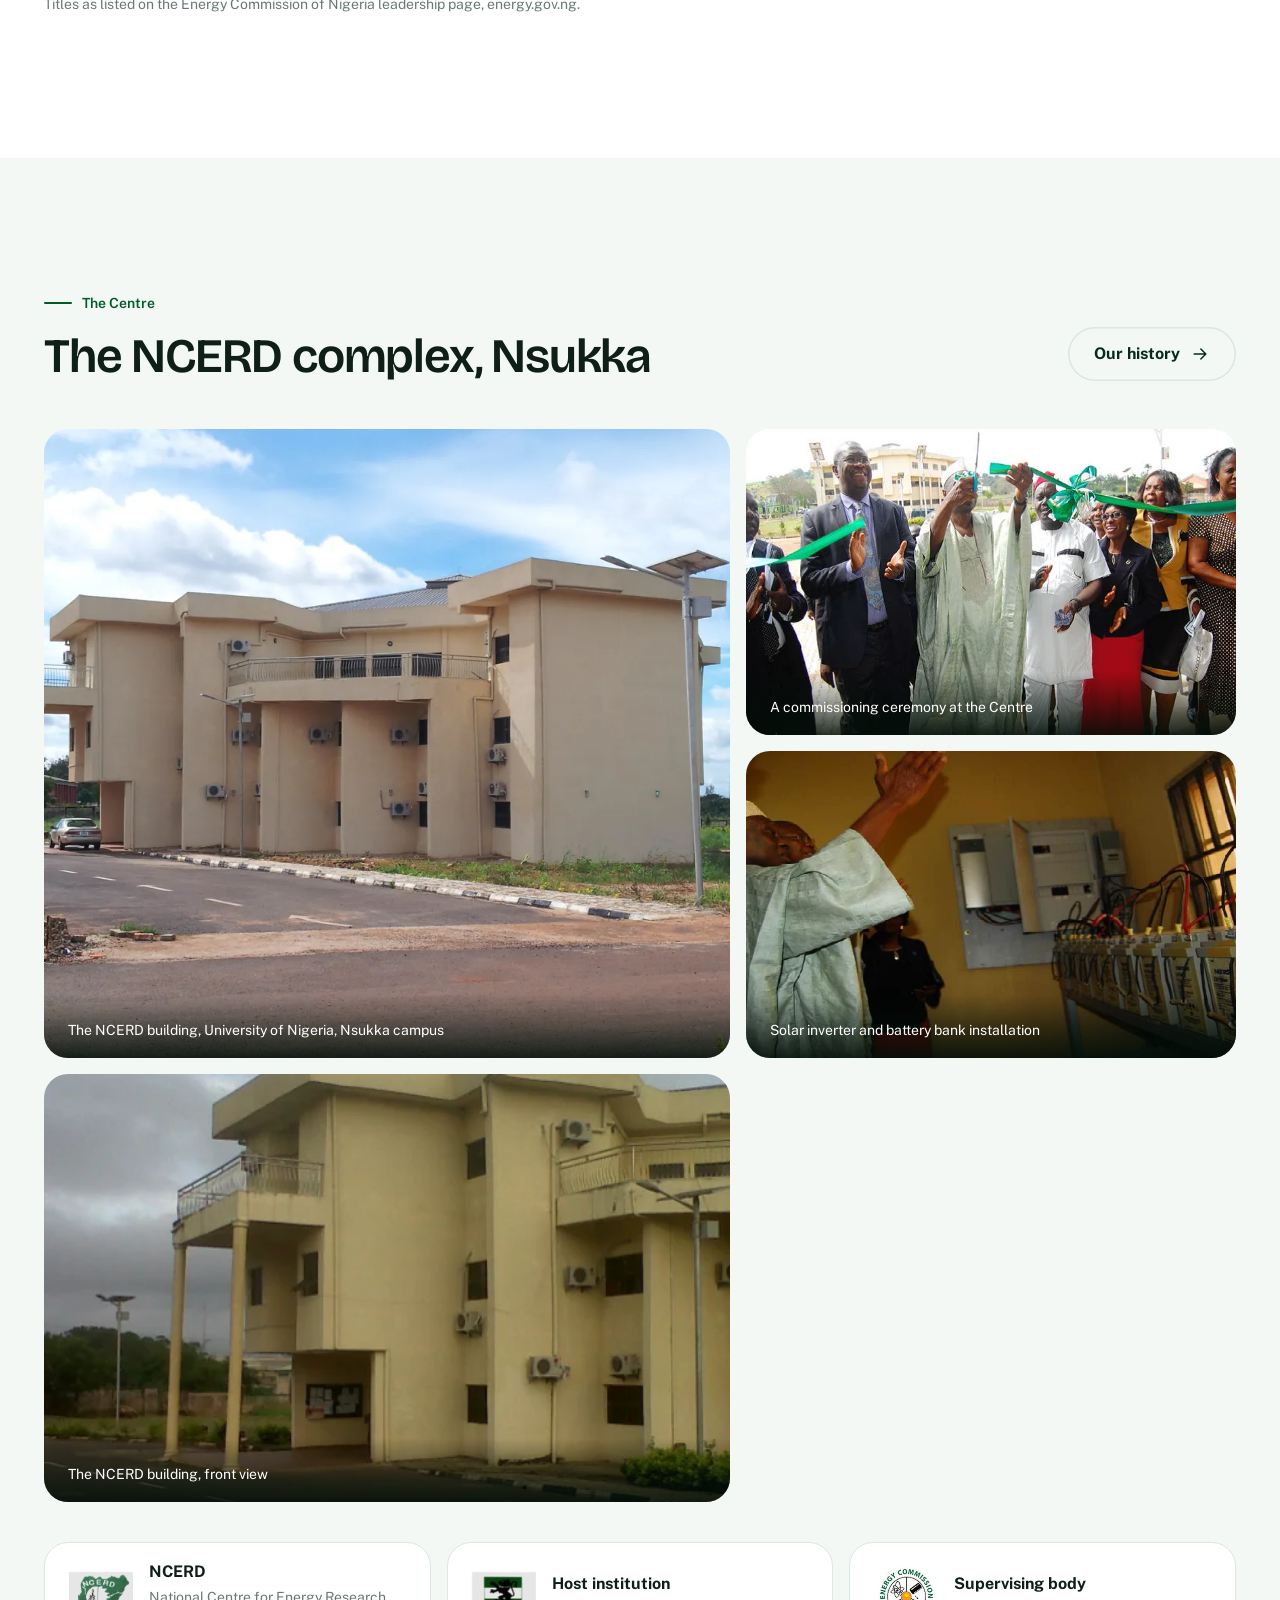
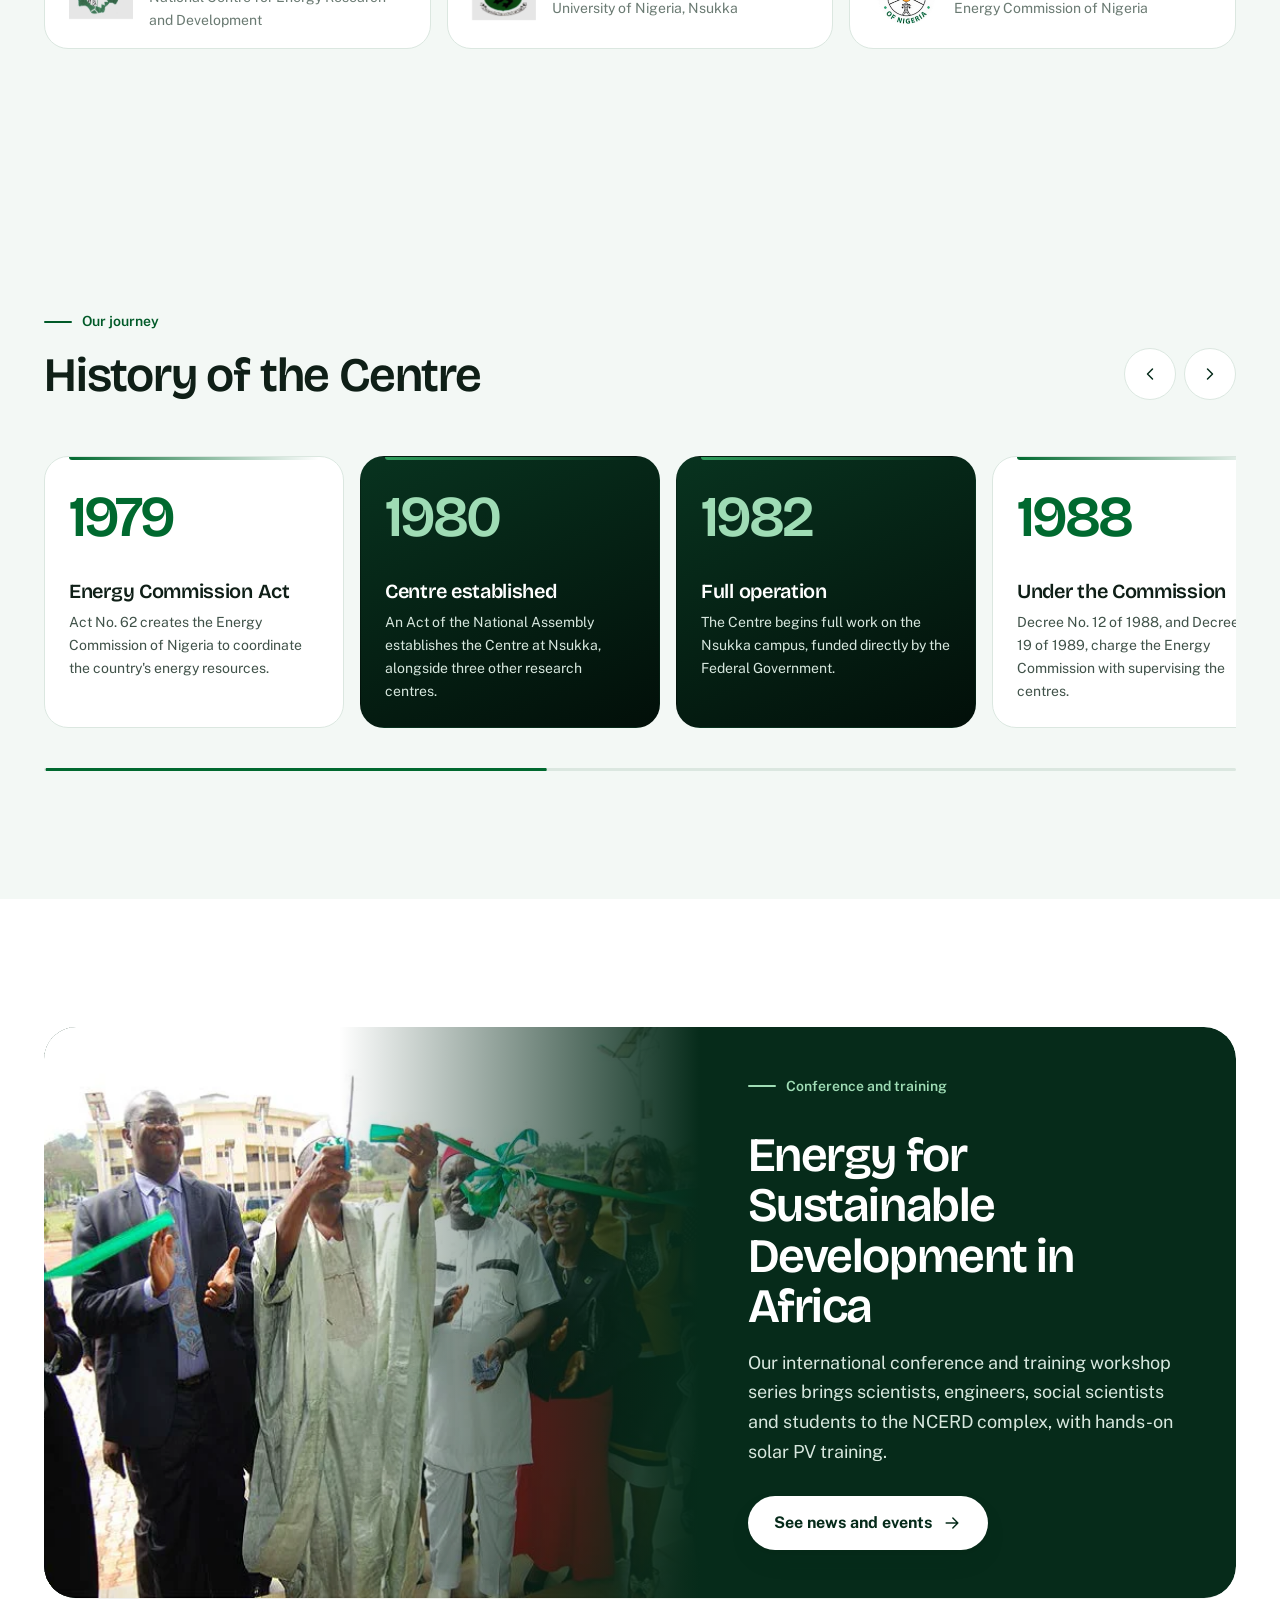
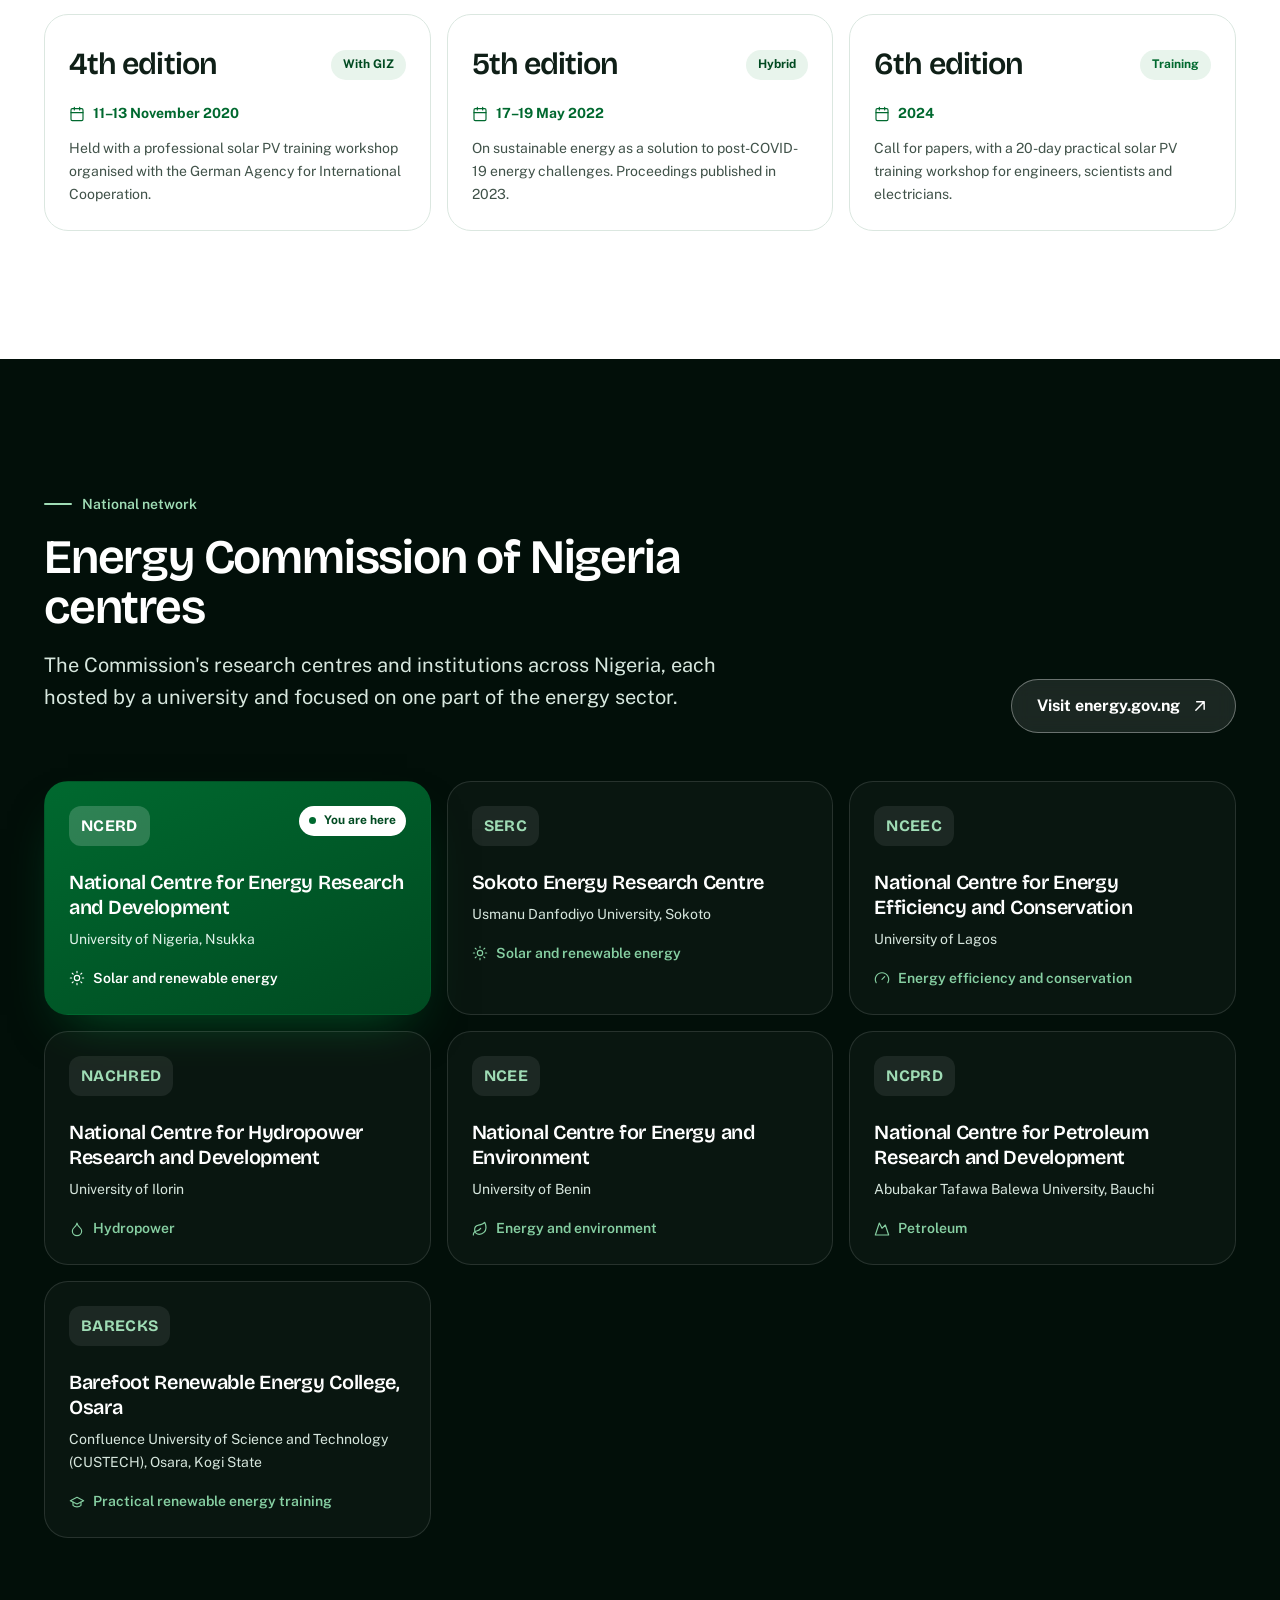
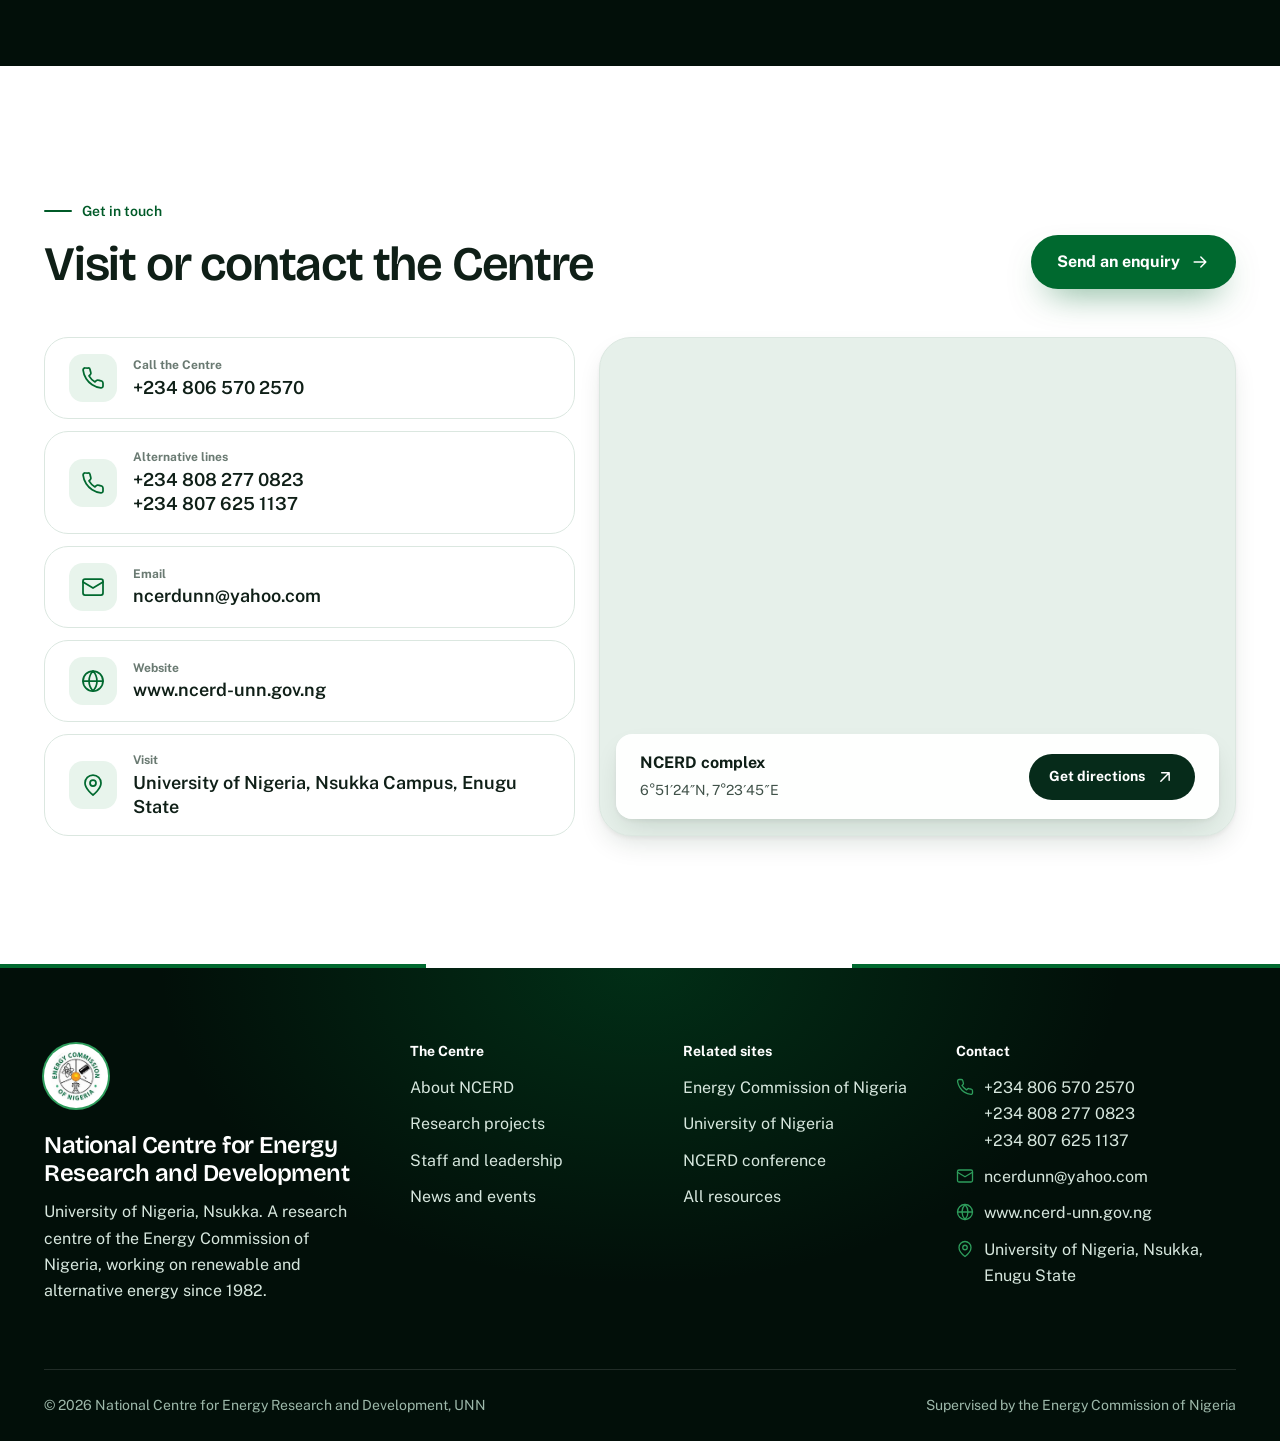
==== commit 43d9bc67: "Add Research page and NCERD information document content - New research.html: the eight research uni" ====
--- a/index.html
+++ b/index.html
@@ -27,7 +27,7 @@
     </a>
     <button class="menu-btn" aria-expanded="false" aria-controls="nav"><span class="bars"><i></i></span><span class="lbl">Menu</span></button>
     <nav class="nav" id="nav" aria-label="Main">
-      <ul><li><a href="index.html" aria-current="page">Home</a></li><li><a href="about.html">About</a></li><li><a href="projects.html">Projects</a></li><li><a href="staff-profiles.html">Staff</a></li><li><a href="news-events.html">News</a></li><li><a href="external-resources.html">Resources</a></li></ul>
+      <ul><li><a href="index.html" aria-current="page">Home</a></li><li><a href="about.html">About</a></li><li><a href="research.html">Research</a></li><li><a href="projects.html">Projects</a></li><li><a href="staff-profiles.html">Staff</a></li><li><a href="news-events.html">News</a></li><li><a href="external-resources.html">Resources</a></li></ul>
       <a class="cta" href="contact-us.html">Contact us <svg class="ic" viewBox="0 0 24 24" aria-hidden="true"><path d="M5 12h14M13 6l6 6-6 6"/></svg></a>
     </nav>
   </div>
@@ -68,7 +68,7 @@
     </div>
     <div class="stat-grid" data-stagger>
       <div class="stat hl"><svg class="ic" viewBox="0 0 24 24" aria-hidden="true"><path d="M8 21h12a2 2 0 0 0 2-2v-2H10v2a2 2 0 1 1-4 0V5a2 2 0 1 0-4 0v3h4"/><path d="M19 17V5a2 2 0 0 0-2-2H4"/></svg><b data-count="1980">1980</b><span>Established by Act of the National Assembly</span></div>
-      <div class="stat"><svg class="ic" viewBox="0 0 24 24" aria-hidden="true"><path d="m12 2 10 5-10 5L2 7z"/><path d="m2 17 10 5 10-5M2 12l10 5 10-5"/></svg><b data-count="9">9</b><span>Research units</span></div>
+      <div class="stat"><svg class="ic" viewBox="0 0 24 24" aria-hidden="true"><path d="m12 2 10 5-10 5L2 7z"/><path d="m2 17 10 5 10-5M2 12l10 5 10-5"/></svg><b data-count="8">8</b><span>Research units</span></div>
       <div class="stat"><svg class="ic" viewBox="0 0 24 24" aria-hidden="true"><rect x="8" y="2" width="8" height="4" rx="1"/><path d="M16 4h2a2 2 0 0 1 2 2v14a2 2 0 0 1-2 2H6a2 2 0 0 1-2-2V6a2 2 0 0 1 2-2h2"/><path d="m9 14 2 2 4-4"/></svg><b data-count="37">37</b><span>Published research projects</span></div>
       <div class="stat green"><svg class="ic" viewBox="0 0 24 24" aria-hidden="true"><rect x="3" y="4" width="18" height="18" rx="2"/><path d="M16 2v4M8 2v4M3 10h18"/></svg><b data-count="1982">1982</b><span>Full operation on the Nsukka campus</span></div>
     </div>
@@ -78,10 +78,20 @@
 <section class="mist" id="units" aria-labelledby="units-title">
   <div class="wrap">
     <div class="head-row">
-      <div class="reveal"><span class="eyebrow">Research units</span><h2 id="units-title">Research units</h2><p class="lede">The units listed in the Centre's published staff directory.</p></div>
-      <a class="btn btn-ghost reveal" href="staff-profiles.html">Meet the unit heads <svg class="ic" viewBox="0 0 24 24" aria-hidden="true"><path d="M5 12h14M13 6l6 6-6 6"/></svg></a>
-    </div>
-    <div class="bento" data-stagger><article class="tile big art" style="background-image:url(assets/images/units/solar-thermal.svg)"><h3>Solar Thermal</h3><p>Solar water and air heaters, crop dryers, concentrators and solar refrigeration.</p></article><article class="tile green art" style="background-image:url(assets/images/units/biomass.svg)"><h3>Biomass and Biogas</h3><p>Anaerobic digestion, biofuels, pyrolysis and conversion of agricultural and municipal waste.</p></article><article class="tile wide art" style="background-image:url(assets/images/units/pv.svg)"><h3>Photovoltaics</h3><p>Design, testing and evaluation of PV systems, solar cells and thin films.</p></article><article class="tile art" style="background-image:url(assets/images/units/energy-mgmt.svg)"><h3>Energy Management and Environment</h3><p>Energy audits, efficiency programmes and cookstove testing at the National Stove Eligibility Laboratory.</p></article><article class="tile art" style="background-image:url(assets/images/units/wind.svg)"><h3>Wind and Meteorology</h3><p>Wind resource measurement and the weather data that underpin system design.</p></article><article class="tile art" style="background-image:url(assets/images/units/fossil.svg)"><h3>Fossil Energy</h3><p>Coal and solid fuel studies, including smokeless briquettes and efficient stoves.</p></article><article class="tile art" style="background-image:url(assets/images/units/information.svg)"><h3>Energy Information and Manpower Development</h3><p>Energy data, training programmes and short courses for technicians and graduates.</p></article><article class="tile art" style="background-image:url(assets/images/units/workshop.svg)"><h3>Design and Production Workshops</h3><p>Fabrication of prototypes and devices produced on demand.</p></article><article class="tile art" style="background-image:url(assets/images/units/labs.svg)"><h3>Laboratories</h3><p>Analytical and test facilities serving every research unit.</p></article></div>
+      <div class="reveal"><span class="eyebrow">Research units</span><h2 id="units-title">Research units</h2><p class="lede">Eight research units cover solar, biomass, wind, fossil energy, energy management and the information and training that support them.</p></div>
+      <a class="btn btn-ghost reveal" href="research.html">Units and laboratories <svg class="ic" viewBox="0 0 24 24" aria-hidden="true"><path d="M5 12h14M13 6l6 6-6 6"/></svg></a>
+    </div>
+    <div class="bento" data-stagger><article class="tile big art" style="background-image:url(assets/images/units/pv.svg)"><h3>Solar Photovoltaic</h3><p>Testing PV components and systems against international standards, solar cell research, PV installations and installer training.</p></article><article class="tile green art" style="background-image:url(assets/images/units/biomass.svg)"><h3>Biomass and Biogas</h3><p>Family and commercial bio-digesters running on animal dung, farm waste and brewery effluent, and efficient biogas burners.</p></article><article class="tile wide art" style="background-image:url(assets/images/units/solar-thermal.svg)"><h3>Solar Thermal Energy</h3><p>Solar dryers, water heaters from 100 to over 500 litres, solar cookers, chicken brooders and incubators.</p></article><article class="tile art" style="background-image:url(assets/images/units/energy-mgmt.svg)"><h3>Energy Management and Environment</h3><p>Energy efficiency, management of energy resources and environmentally friendly energy production and use.</p></article><article class="tile art" style="background-image:url(assets/images/units/wind.svg)"><h3>Wind and Meteorology</h3><p>A wind data bank and an on-site weather station recording wind speed, direction and weather conditions.</p></article><article class="tile art" style="background-image:url(assets/images/units/fossil.svg)"><h3>Fossil Energy</h3><p>Coal briquetting: turning Nigeria's friable coal into compact, smokeless fuel for domestic use.</p></article><article class="tile art" style="background-image:url(assets/images/units/information.svg)"><h3>Energy Information and Manpower Development</h3><p>Research dissemination, skills-gap analysis and training workshops on renewable energy and efficiency.</p></article><article class="tile art" style="background-image:url(assets/images/units/library.svg)"><h3>Research Library and Information</h3><p>A special library of books, journals, proceedings and periodicals on renewable and alternative energy.</p></article></div>
+  </div>
+</section>
+
+<section aria-labelledby="labs-title">
+  <div class="wrap">
+    <div class="head-row">
+      <div class="reveal"><span class="eyebrow">Facilities</span><h2 id="labs-title">Inside our laboratories</h2><p class="lede">Analytical, testing and fabrication equipment that supports every research unit.</p></div>
+      <a class="btn btn-ghost reveal" href="research.html#facilities">All facilities <svg class="ic" viewBox="0 0 24 24" aria-hidden="true"><path d="M5 12h14M13 6l6 6-6 6"/></svg></a>
+    </div>
+    <div class="labs-grid four" data-stagger><figure class="lab"><div class="lab-ph"><img src="assets/images/labs/aas.webp" alt="Atomic Absorption Spectrophotometer at NCERD" loading="lazy"></div><figcaption><b>Atomic Absorption Spectrophotometer</b><span>Metal analyses</span></figcaption></figure><figure class="lab"><div class="lab-ph"><img src="assets/images/labs/bomb-calorimeter.webp" alt="Oxygen Bomb Calorimeter at NCERD" loading="lazy"></div><figcaption><b>Oxygen Bomb Calorimeter</b><span>Calorific value determination</span></figcaption></figure><figure class="lab"><div class="lab-ph"><img src="assets/images/labs/ftir.webp" alt="Fourier Transform Infra-Red Spectrophotometer at NCERD" loading="lazy"></div><figcaption><b>Fourier Transform Infra-Red Spectrophotometer</b><span>Characterisation of samples</span></figcaption></figure><figure class="lab"><div class="lab-ph"><img src="assets/images/labs/particle-size-analyser.webp" alt="Particle Size Analyser at NCERD" loading="lazy"></div><figcaption><b>Particle Size Analyser</b><span>Determination of particle sizes</span></figcaption></figure></div>
   </div>
 </section>
 
@@ -168,6 +178,12 @@
       <figure><img src="assets/images/building-1100.webp" alt="The NCERD building on the Nsukka campus, with a solar street light in front" loading="lazy"><figcaption>The NCERD building, University of Nigeria, Nsukka campus</figcaption></figure>
       <figure><img src="assets/images/commissioning.webp" alt="Officials and staff at a ribbon-cutting ceremony at the Centre" loading="lazy"><figcaption>A commissioning ceremony at the Centre</figcaption></figure>
       <figure><img src="assets/images/inverter-room.webp" alt="Officials inspecting a solar inverter and battery bank installation" loading="lazy"><figcaption>Solar inverter and battery bank installation</figcaption></figure>
+      <figure><img src="assets/images/building-front.webp" alt="Front view of the NCERD building with a solar streetlight" loading="lazy"><figcaption>The NCERD building, front view</figcaption></figure>
+    </div>
+    <div class="hosts reveal">
+      <div class="host"><img src="assets/images/logos/ncerd-logo.png" alt="NCERD logo" loading="lazy"><span><b>NCERD</b>National Centre for Energy Research and Development</span></div>
+      <div class="host"><img src="assets/images/logos/unn-logo.png" alt="University of Nigeria crest" loading="lazy"><span><b>Host institution</b>University of Nigeria, Nsukka</span></div>
+      <div class="host"><img src="assets/images/ecn-logo.png" alt="Energy Commission of Nigeria emblem" loading="lazy"><span><b>Supervising body</b>Energy Commission of Nigeria</span></div>
     </div>
   </div>
 </section>
@@ -179,7 +195,7 @@
       <div class="hs-ctrl reveal"><button class="round hs-prev" aria-label="Previous"><svg class="ic" viewBox="0 0 24 24" aria-hidden="true"><path d="m15 18-6-6 6-6"/></svg></button><button class="round hs-next" aria-label="Next"><svg class="ic" viewBox="0 0 24 24" aria-hidden="true"><path d="m9 18 6-6-6-6"/></svg></button></div>
     </div>
     <div class="hscroll reveal">
-      <div class="hs-track" tabindex="0" aria-label="Timeline of the Centre, scroll sideways"><article class="moment"><time>1979</time><h3>Energy Commission Act</h3><p>Act No. 62 creates the Energy Commission of Nigeria to coordinate the country's energy resources.</p></article><article class="moment key"><time>1980</time><h3>Centre established</h3><p>An Act of the National Assembly establishes the Centre at Nsukka, alongside three other research centres.</p></article><article class="moment key"><time>1982</time><h3>Full operation</h3><p>The Centre begins full work on the Nsukka campus, funded directly by the Federal Government.</p></article><article class="moment"><time>1988</time><h3>Under the Commission</h3><p>Decree No. 12 of 1988, and Decree No. 19 of 1989, charge the Energy Commission with supervising the centres.</p></article><article class="moment"><time>2020</time><h3>4th conference</h3><p>NCERD hosts the 4th International Conference and Training Workshop with GIZ, alongside solar PV training.</p></article><article class="moment"><time>2022</time><h3>5th conference</h3><p>The 5th edition is held at the Centre, physically and virtually, on post-COVID-19 energy solutions.</p></article><article class="moment key"><time>2024</time><h3>6th edition</h3><p>A new call for papers opens with a 20-day practical solar PV training workshop.</p></article></div>
+      <div class="hs-track" tabindex="0" aria-label="Timeline of the Centre, scroll sideways"><article class="moment"><time>1979</time><h3>Energy Commission Act</h3><p>Act No. 62 creates the Energy Commission of Nigeria to coordinate the country's energy resources.</p></article><article class="moment key"><time>1980</time><h3>Centre established</h3><p>An Act of the National Assembly establishes the Centre at Nsukka, alongside three other research centres.</p></article><article class="moment key"><time>1982</time><h3>Full operation</h3><p>The Centre begins full work on the Nsukka campus, funded directly by the Federal Government.</p></article><article class="moment"><time>1988</time><h3>Under the Commission</h3><p>Decree No. 12 of 1988, and Decree No. 19 of 1989, charge the Energy Commission with supervising the centres.</p></article><article class="moment"><time>1994</time><h3>Biogas programme begins</h3><p>Two members of staff train in biogas technology in China, starting the Centre's work on bio-digesters.</p></article><article class="moment"><time>2005</time><h3>Wind data bank</h3><p>A one-year wind data bank (2005–2006) is built with a CR10X data logger, measuring wind at 9 metres.</p></article><article class="moment"><time>2020</time><h3>4th conference</h3><p>NCERD hosts the 4th International Conference and Training Workshop with GIZ, alongside solar PV training.</p></article><article class="moment"><time>2022</time><h3>5th conference</h3><p>The 5th edition is held at the Centre, physically and virtually, on post-COVID-19 energy solutions.</p></article><article class="moment key"><time>2024</time><h3>6th edition</h3><p>A new call for papers opens with a 20-day practical solar PV training workshop.</p></article></div>
       <div class="hs-bar"><i></i></div>
     </div>
   </div>
@@ -220,7 +236,7 @@
     <div class="contact-strip">
       <div class="c-list" data-stagger>
         <a class="c-item" href="tel:+2348065702570"><span class="icon"><svg class="ic" viewBox="0 0 24 24" aria-hidden="true"><path d="M22 16.9v3a2 2 0 0 1-2.2 2 19.8 19.8 0 0 1-8.6-3.1 19.5 19.5 0 0 1-6-6A19.8 19.8 0 0 1 2.1 4.2 2 2 0 0 1 4.1 2h3a2 2 0 0 1 2 1.7c.1 1 .4 1.9.7 2.8a2 2 0 0 1-.5 2.1L8 9.9a16 16 0 0 0 6 6l1.3-1.3a2 2 0 0 1 2.1-.4c.9.3 1.8.6 2.8.7a2 2 0 0 1 1.7 2z"/></svg></span><span><small>Call the Centre</small><b>+234 806 570 2570</b></span></a>
-        <a class="c-item" href="tel:+2348082770823"><span class="icon"><svg class="ic" viewBox="0 0 24 24" aria-hidden="true"><path d="M22 16.9v3a2 2 0 0 1-2.2 2 19.8 19.8 0 0 1-8.6-3.1 19.5 19.5 0 0 1-6-6A19.8 19.8 0 0 1 2.1 4.2 2 2 0 0 1 4.1 2h3a2 2 0 0 1 2 1.7c.1 1 .4 1.9.7 2.8a2 2 0 0 1-.5 2.1L8 9.9a16 16 0 0 0 6 6l1.3-1.3a2 2 0 0 1 2.1-.4c.9.3 1.8.6 2.8.7a2 2 0 0 1 1.7 2z"/></svg></span><span><small>Alternative line</small><b>+234 808 277 0823</b></span></a>
+        <a class="c-item" href="tel:+2348082770823"><span class="icon"><svg class="ic" viewBox="0 0 24 24" aria-hidden="true"><path d="M22 16.9v3a2 2 0 0 1-2.2 2 19.8 19.8 0 0 1-8.6-3.1 19.5 19.5 0 0 1-6-6A19.8 19.8 0 0 1 2.1 4.2 2 2 0 0 1 4.1 2h3a2 2 0 0 1 2 1.7c.1 1 .4 1.9.7 2.8a2 2 0 0 1-.5 2.1L8 9.9a16 16 0 0 0 6 6l1.3-1.3a2 2 0 0 1 2.1-.4c.9.3 1.8.6 2.8.7a2 2 0 0 1 1.7 2z"/></svg></span><span><small>Alternative lines</small><b>+234 808 277 0823</b><b>+234 807 625 1137</b></span></a>
         <a class="c-item" href="mailto:ncerdunn@yahoo.com"><span class="icon"><svg class="ic" viewBox="0 0 24 24" aria-hidden="true"><rect x="2" y="4" width="20" height="16" rx="2"/><path d="m22 7-10 6L2 7"/></svg></span><span><small>Email</small><b>ncerdunn@yahoo.com</b></span></a>
         <a class="c-item" href="https://www.ncerd-unn.gov.ng" target="_blank" rel="noopener"><span class="icon"><svg class="ic" viewBox="0 0 24 24" aria-hidden="true"><circle cx="12" cy="12" r="10"/><path d="M2 12h20M12 2a15 15 0 0 1 4 10 15 15 0 0 1-4 10 15 15 0 0 1-4-10 15 15 0 0 1 4-10z"/></svg></span><span><small>Website</small><b>www.ncerd-unn.gov.ng</b></span></a>
         <div class="c-item"><span class="icon"><svg class="ic" viewBox="0 0 24 24" aria-hidden="true"><path d="M20 10c0 6-8 12-8 12S4 16 4 10a8 8 0 0 1 16 0z"/><circle cx="12" cy="10" r="3"/></svg></span><span><small>Visit</small><b>University of Nigeria, Nsukka Campus, Enugu State</b></span></div>
@@ -252,7 +268,7 @@
       <div>
         <h2>Contact</h2>
         <ul>
-          <li class="ci"><svg class="ic" viewBox="0 0 24 24" aria-hidden="true"><path d="M22 16.9v3a2 2 0 0 1-2.2 2 19.8 19.8 0 0 1-8.6-3.1 19.5 19.5 0 0 1-6-6A19.8 19.8 0 0 1 2.1 4.2 2 2 0 0 1 4.1 2h3a2 2 0 0 1 2 1.7c.1 1 .4 1.9.7 2.8a2 2 0 0 1-.5 2.1L8 9.9a16 16 0 0 0 6 6l1.3-1.3a2 2 0 0 1 2.1-.4c.9.3 1.8.6 2.8.7a2 2 0 0 1 1.7 2z"/></svg><span><a href="tel:+2348065702570">+234 806 570 2570</a><br><a href="tel:+2348082770823">+234 808 277 0823</a></span></li>
+          <li class="ci"><svg class="ic" viewBox="0 0 24 24" aria-hidden="true"><path d="M22 16.9v3a2 2 0 0 1-2.2 2 19.8 19.8 0 0 1-8.6-3.1 19.5 19.5 0 0 1-6-6A19.8 19.8 0 0 1 2.1 4.2 2 2 0 0 1 4.1 2h3a2 2 0 0 1 2 1.7c.1 1 .4 1.9.7 2.8a2 2 0 0 1-.5 2.1L8 9.9a16 16 0 0 0 6 6l1.3-1.3a2 2 0 0 1 2.1-.4c.9.3 1.8.6 2.8.7a2 2 0 0 1 1.7 2z"/></svg><span><a href="tel:+2348065702570">+234 806 570 2570</a><br><a href="tel:+2348082770823">+234 808 277 0823</a><br><a href="tel:+2348076251137">+234 807 625 1137</a></span></li>
           <li class="ci"><svg class="ic" viewBox="0 0 24 24" aria-hidden="true"><rect x="2" y="4" width="20" height="16" rx="2"/><path d="m22 7-10 6L2 7"/></svg><a href="mailto:ncerdunn@yahoo.com">ncerdunn@yahoo.com</a></li>
           <li class="ci"><svg class="ic" viewBox="0 0 24 24" aria-hidden="true"><circle cx="12" cy="12" r="10"/><path d="M2 12h20M12 2a15 15 0 0 1 4 10 15 15 0 0 1-4 10 15 15 0 0 1-4-10 15 15 0 0 1 4-10z"/></svg><a href="https://www.ncerd-unn.gov.ng" target="_blank" rel="noopener">www.ncerd-unn.gov.ng</a></li>
           <li class="ci"><svg class="ic" viewBox="0 0 24 24" aria-hidden="true"><path d="M20 10c0 6-8 12-8 12S4 16 4 10a8 8 0 0 1 16 0z"/><circle cx="12" cy="10" r="3"/></svg><span>University of Nigeria, Nsukka, Enugu State</span></li>
--- a/assets/css/ncerd.css
+++ b/assets/css/ncerd.css
@@ -952,3 +952,51 @@
 }
 /* leadership row: Minister and DG only */
 @media (min-width:901px){.leaders{grid-template-columns:1.25fr 1fr;max-width:820px}}
+
+/* ===== Research units and facilities (from the Centre's information document) ===== */
+.mandate{margin:0;padding:var(--s8) var(--s7);border-radius:var(--r-xl);background:linear-gradient(150deg,var(--green),var(--forest-950));color:#fff;position:relative;overflow:hidden}
+.mandate>.ic{width:44px;height:44px;color:var(--gold-300)}
+.mandate p{font-family:var(--display);font-size:clamp(22px,2.4vw,30px);line-height:1.3;color:#fff;margin:var(--s5) 0}
+.mandate cite{font-style:normal;color:var(--gold-300);font-weight:600;font-size:var(--fs-14)}
+.labs-grid{display:grid;grid-template-columns:repeat(3,minmax(0,1fr));gap:var(--s5)}
+.labs-grid.four{grid-template-columns:repeat(4,minmax(0,1fr))}
+.lab{margin:0;border-radius:var(--r-lg);background:#fff;border:1px solid var(--line);overflow:hidden;transition:transform .45s var(--ease),box-shadow .45s}
+.lab:hover{transform:translateY(-6px);box-shadow:var(--sh-lg)}
+.lab-ph{aspect-ratio:4/3;overflow:hidden;background:var(--mist)}
+.lab-ph img{width:100%;height:100%;object-fit:cover;transition:transform .8s var(--ease)}
+.lab:hover .lab-ph img{transform:scale(1.06)}
+.lab figcaption{padding:var(--s4) var(--s5) var(--s5)}
+.lab figcaption b{display:block;color:var(--ink);font-size:var(--fs-16);line-height:1.35}
+.lab figcaption span{display:block;font-size:14px;color:var(--ink-3);margin-top:4px}
+.unit-nav{display:flex;flex-wrap:wrap;gap:10px;margin-bottom:var(--s7)}
+.unit-nav a{display:inline-flex;align-items:center;gap:8px;padding:10px 16px;border-radius:99px;background:#fff;border:1px solid var(--line);text-decoration:none;color:var(--ink);font-weight:600;font-size:14px;transition:background .25s,color .25s,border-color .25s}
+.unit-nav a .ic{width:16px;height:16px;color:var(--green)}
+.unit-nav a:hover{background:var(--green);color:#fff;border-color:var(--green)}.unit-nav a:hover .ic{color:#fff}
+.uds{display:grid;gap:var(--s5)}
+.ud{display:grid;grid-template-columns:minmax(0,1.5fr) minmax(0,1fr);gap:var(--s7);padding:var(--s7);border-radius:var(--r-xl);background:#fff;border:1px solid var(--line);scroll-margin-top:110px;align-items:center}
+.ud-n{font-family:var(--display);font-weight:700;color:var(--green);font-size:var(--fs-14);letter-spacing:.08em}
+.ud h3{font-size:clamp(24px,2.4vw,32px);margin:6px 0 var(--s4);color:var(--ink)}
+.ud p{margin:0 0 var(--s4)}
+.unit-head{display:inline-flex;gap:8px;align-items:center;font-weight:600;font-size:14px;color:var(--ink-2);padding:8px 14px;border-radius:99px;background:var(--mist)}
+.unit-head .ic{width:16px;height:16px;color:var(--green)}
+.ud-side .lab{box-shadow:var(--sh-md)}
+.ud-art{aspect-ratio:4/3;border-radius:var(--r-lg);background-size:cover;background-position:center}
+.hosts{display:grid;grid-template-columns:repeat(3,minmax(0,1fr));gap:var(--s4);margin-top:var(--s7)}
+.host{display:flex;align-items:center;gap:var(--s4);padding:var(--s4) var(--s5);border-radius:var(--r-lg);border:1px solid var(--line);background:#fff}
+.host img{width:64px;height:64px;object-fit:contain;flex:none;mix-blend-mode:multiply}
+.host span{font-size:14px;color:var(--ink-3)}.host b{display:block;color:var(--ink);font-size:var(--fs-16)}
+@media (max-width:1100px){.labs-grid.four{grid-template-columns:repeat(2,minmax(0,1fr))}}
+@media (max-width:900px){
+  .labs-grid{grid-template-columns:repeat(2,minmax(0,1fr))}
+  .ud{grid-template-columns:1fr;padding:var(--s6) var(--s5);gap:var(--s5)}
+  .hosts{grid-template-columns:1fr}
+  .mandate{padding:var(--s6) var(--s5)}
+}
+@media (max-width:560px){
+  .labs-grid,.labs-grid.four{grid-template-columns:1fr 1fr;gap:12px}
+  .lab figcaption{padding:12px}.lab figcaption b{font-size:14px}.lab figcaption span{font-size:12px}
+  .unit-nav{flex-wrap:nowrap;overflow-x:auto;margin-inline:calc(var(--gutter,20px)*-1);padding:0 var(--gutter,20px) 6px;scrollbar-width:none}
+  .unit-nav a{flex:none}
+}
+.labs-grid.five{grid-template-columns:repeat(5,minmax(0,1fr));gap:var(--s4)}
+@media (max-width:1100px){.labs-grid.five{grid-template-columns:repeat(2,minmax(0,1fr))}}
